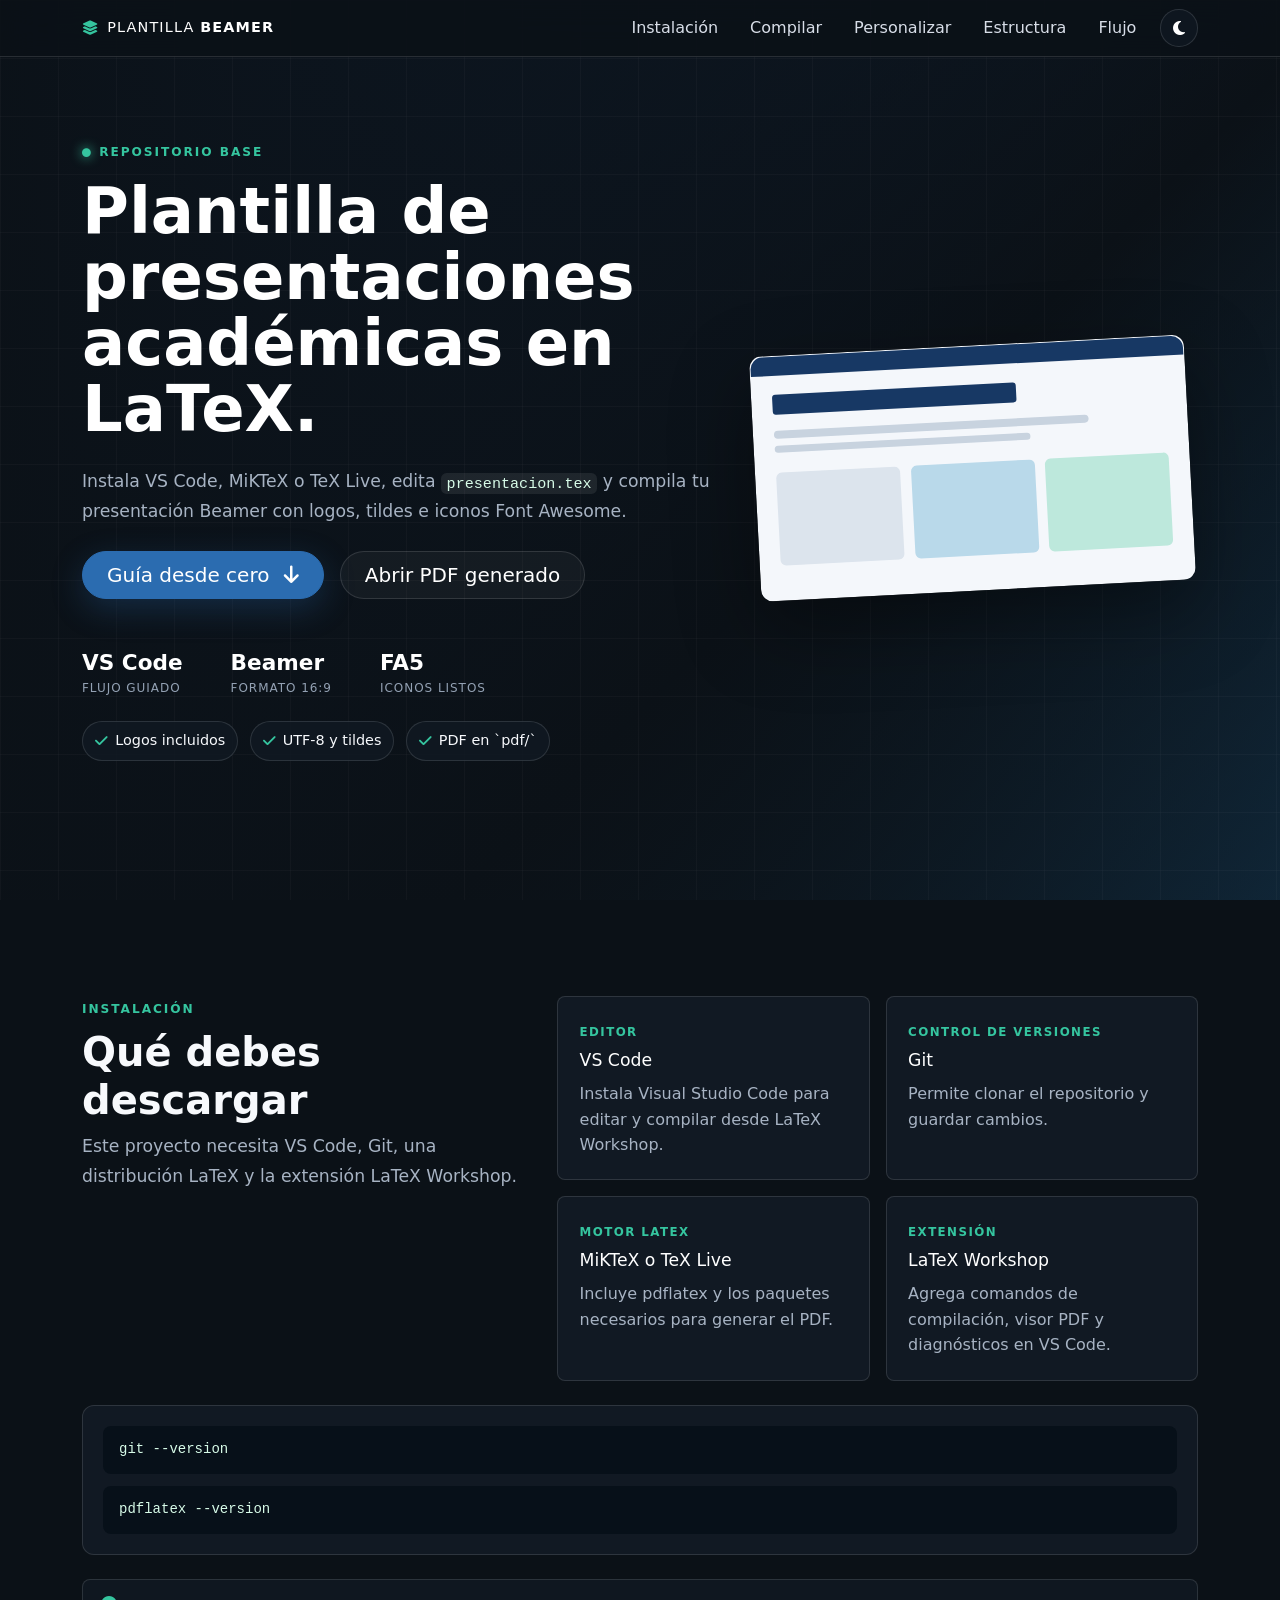
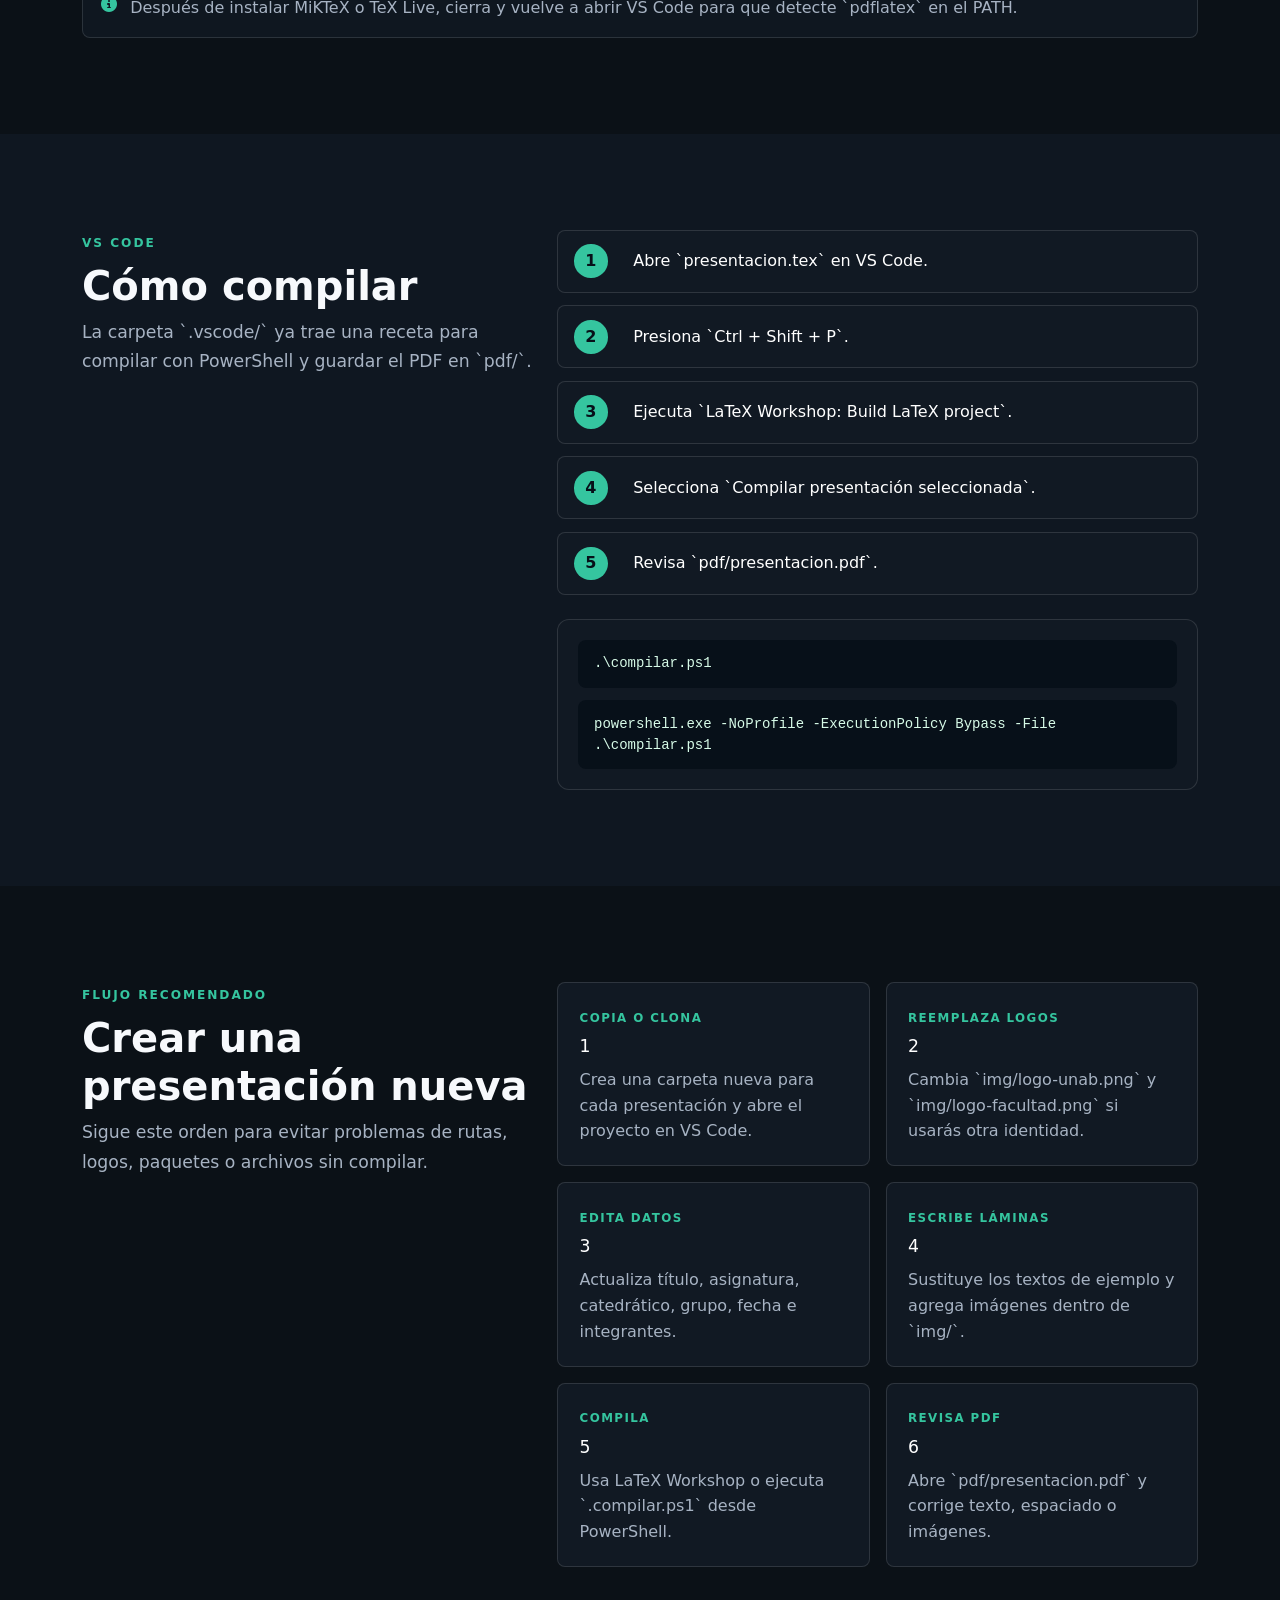
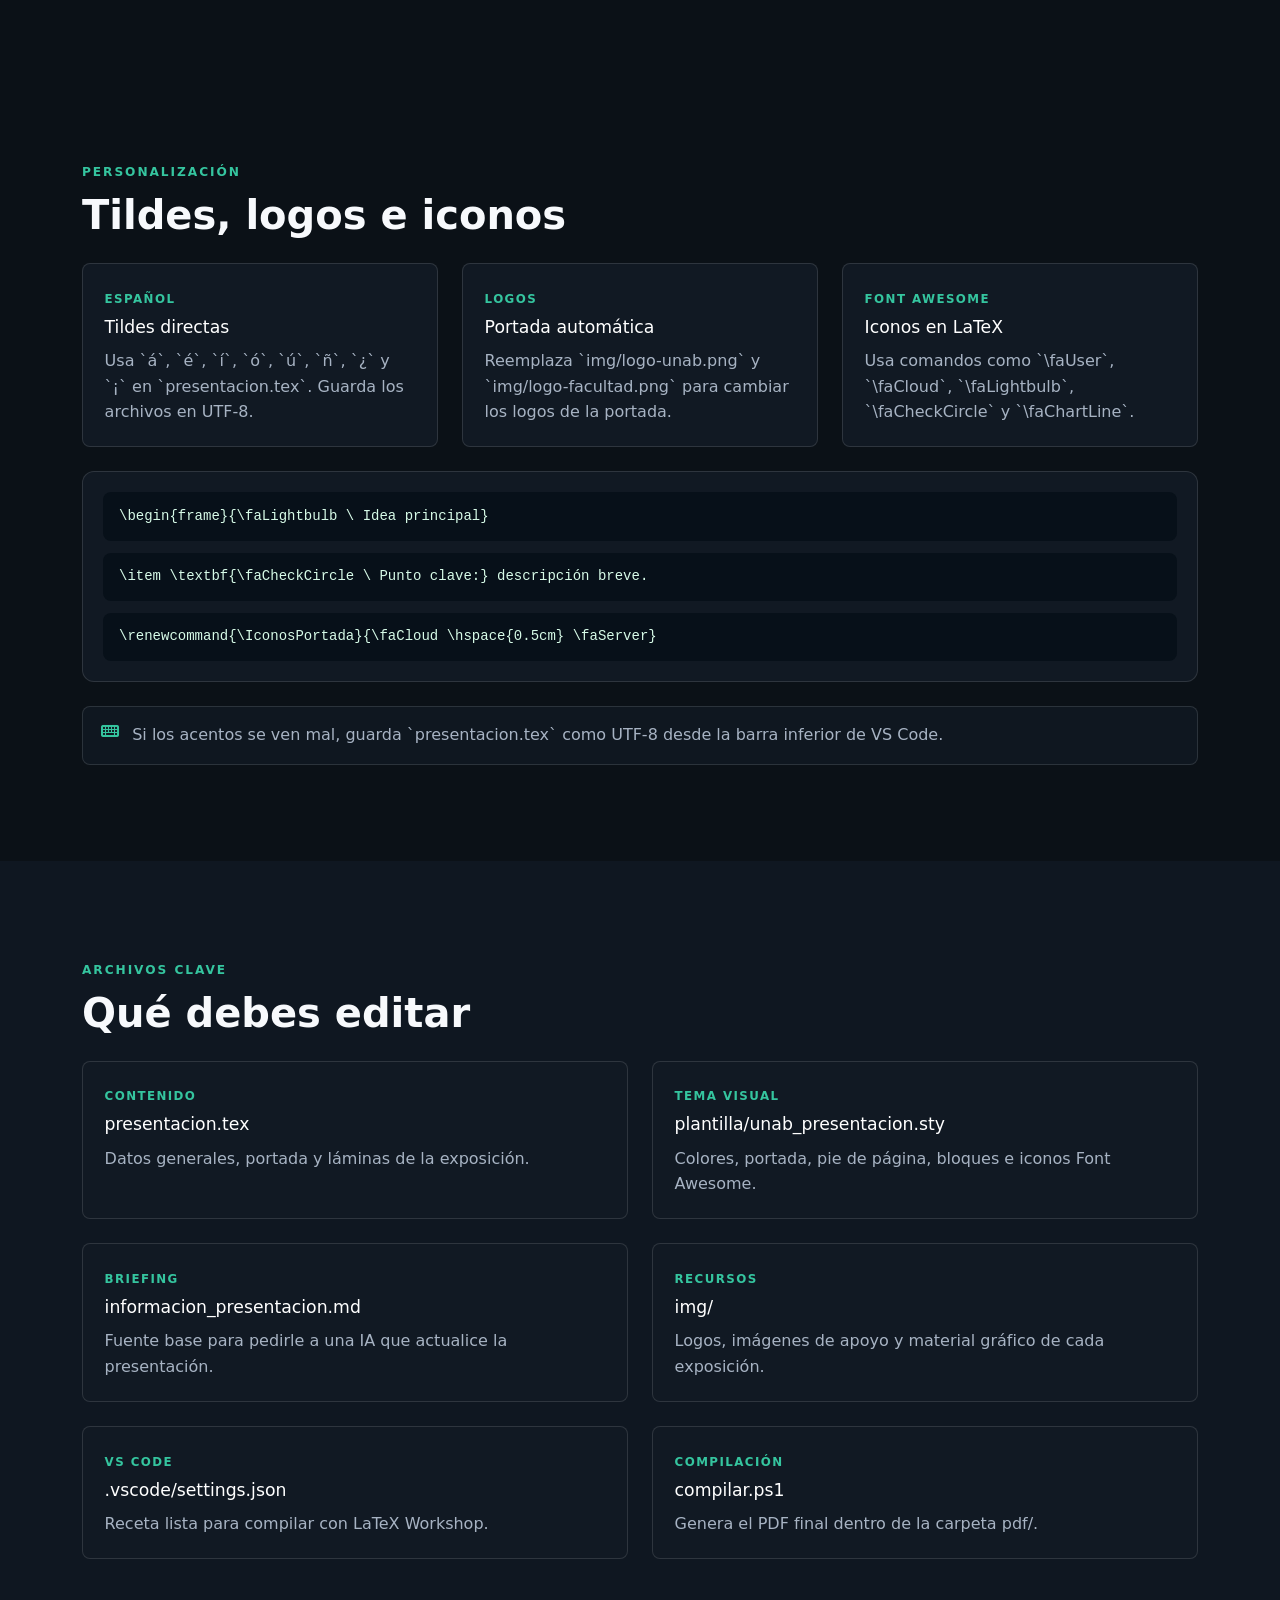
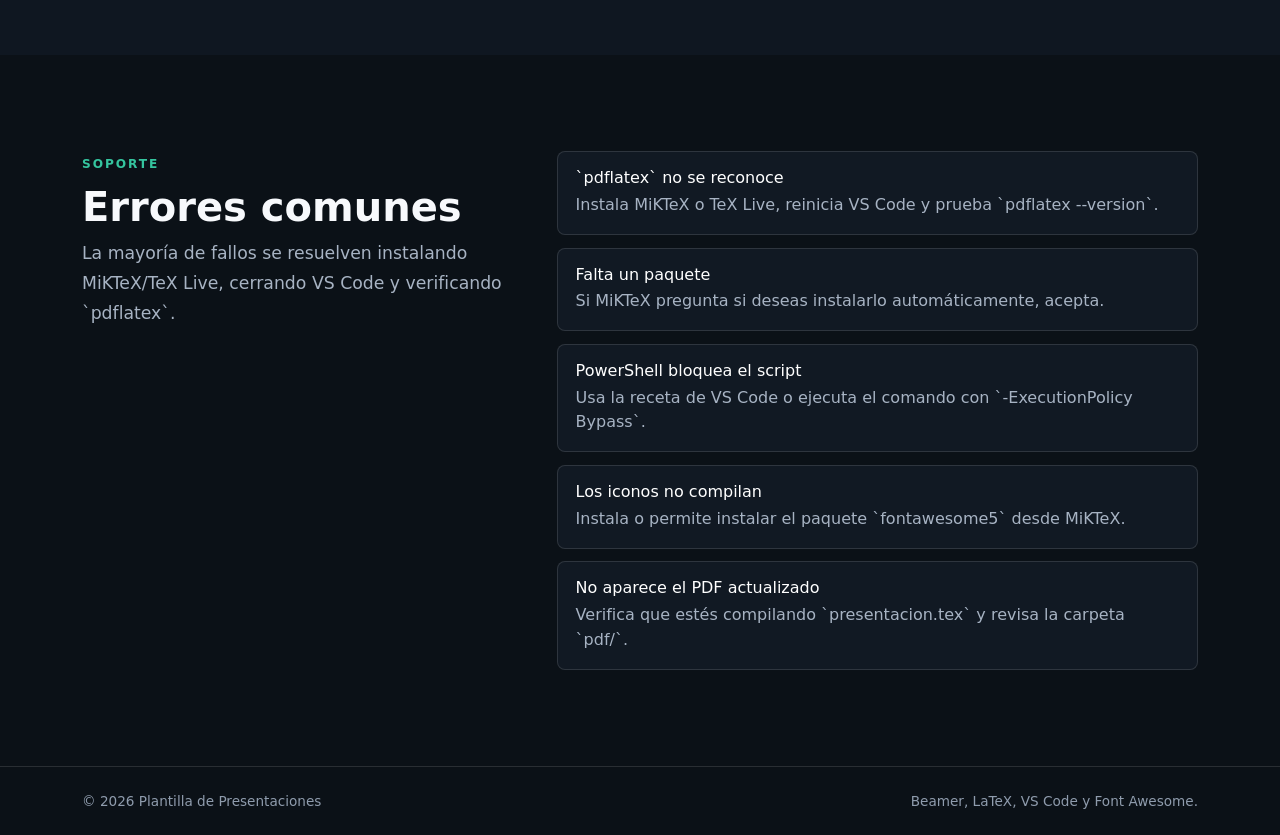
==== index.html @ a43ee470 "first commit" ====
<!doctype html>
<html lang="es" class="dark">
<head>
  <meta charset="utf-8">
  <meta name="viewport" content="width=device-width, initial-scale=1">
  <meta name="description" content="Plantilla reutilizable de presentaciones Beamer en LaTeX.">
  <title>Plantilla de Presentaciones Beamer</title>
  <link rel="preconnect" href="https://cdn.jsdelivr.net">
  <link rel="stylesheet" href="https://cdn.jsdelivr.net/npm/bootstrap@5.3.3/dist/css/bootstrap.min.css">
  <link rel="stylesheet" href="https://cdn.jsdelivr.net/npm/@fortawesome/fontawesome-free@6.7.2/css/all.min.css">
  <link rel="stylesheet" href="web/css/styles.css">
</head>
<body>
  <nav class="navbar navbar-expand-lg fixed-top" data-bs-theme="dark">
    <div class="container">
      <a class="navbar-brand d-flex align-items-center gap-2" href="#inicio">
        <i class="fa-solid fa-layer-group"></i>
        <span>Plantilla <strong>Beamer</strong></span>
      </a>
      <button class="navbar-toggler" type="button" data-bs-toggle="collapse"
              data-bs-target="#mainNav" aria-controls="mainNav"
              aria-expanded="false" aria-label="Abrir navegación">
        <span class="navbar-toggler-icon"></span>
      </button>
      <div class="collapse navbar-collapse" id="mainNav">
        <ul class="navbar-nav ms-auto align-items-lg-center gap-lg-3">
          <li class="nav-item"><a class="nav-link" href="#instalacion">Instalación</a></li>
          <li class="nav-item"><a class="nav-link" href="#compilar">Compilar</a></li>
          <li class="nav-item"><a class="nav-link" href="#personalizar">Personalizar</a></li>
          <li class="nav-item"><a class="nav-link" href="#estructura">Estructura</a></li>
          <li class="nav-item"><a class="nav-link" href="#flujo">Flujo</a></li>
          <li class="nav-item">
            <button id="themeToggle" class="theme-toggle" type="button" aria-label="Cambiar a modo claro" title="Cambiar tema">
              <i class="fa-solid fa-moon"></i>
            </button>
          </li>
        </ul>
      </div>
    </div>
  </nav>

  <main>
    <header id="inicio" class="hero">
      <div class="container">
        <div class="row align-items-center min-vh-100 py-5">
          <div class="col-lg-8 py-5">
            <span class="eyebrow"><i class="fa-solid fa-circle"></i> Repositorio base</span>
            <h1 class="display-3 fw-bold mt-3">Plantilla de presentaciones académicas en LaTeX.</h1>
            <p class="hero-copy mt-4 mb-4">
              Instala VS Code, MiKTeX o TeX Live, edita <code>presentacion.tex</code>
              y compila tu presentación Beamer con logos, tildes e iconos Font Awesome.
            </p>
            <div class="d-flex flex-wrap gap-3">
              <a class="btn btn-primary btn-lg rounded-pill px-4" href="#instalacion">
                Guía desde cero <i class="fa-solid fa-arrow-down ms-2"></i>
              </a>
              <a class="btn btn-ghost btn-lg rounded-pill px-4" href="pdf/presentacion.pdf" target="_blank">
                Abrir PDF generado
              </a>
            </div>
            <div class="hero-stats d-flex flex-wrap gap-4 gap-md-5 mt-5">
              <div><strong>VS Code</strong><span>Flujo guiado</span></div>
              <div><strong>Beamer</strong><span>Formato 16:9</span></div>
              <div><strong>FA5</strong><span>Iconos listos</span></div>
            </div>
            <div class="quick-check mt-4">
              <span><i class="fa-solid fa-check"></i> Logos incluidos</span>
              <span><i class="fa-solid fa-check"></i> UTF-8 y tildes</span>
              <span><i class="fa-solid fa-check"></i> PDF en `pdf/`</span>
            </div>
          </div>
        </div>
      </div>
      <div class="hero-panel" aria-hidden="true">
        <div class="slide-window">
          <div class="slide-bar"></div>
          <div class="slide-title"></div>
          <div class="slide-line w-80"></div>
          <div class="slide-line w-65"></div>
          <div class="slide-grid">
            <span></span><span></span><span></span>
          </div>
        </div>
      </div>
    </header>

    <section id="instalacion" class="section-block py-5">
      <div class="container py-5">
        <div class="row g-4 align-items-start mb-4">
          <div class="col-lg-5">
            <span class="section-kicker">Instalación</span>
            <h2 class="display-6 fw-bold mt-2">Qué debes descargar</h2>
            <p class="section-copy">
              Este proyecto necesita VS Code, Git, una distribución LaTeX y la extensión LaTeX Workshop.
            </p>
          </div>
          <div class="col-lg-7">
            <div id="installGrid" class="row g-3"></div>
          </div>
        </div>
        <div class="code-panel">
          <code>git --version</code>
          <code>pdflatex --version</code>
        </div>
        <div class="note-panel mt-4">
          <i class="fa-solid fa-circle-info"></i>
          <p>Después de instalar MiKTeX o TeX Live, cierra y vuelve a abrir VS Code para que detecte `pdflatex` en el PATH.</p>
        </div>
      </div>
    </section>

    <section id="compilar" class="section-block section-alt py-5">
      <div class="container py-5">
        <div class="row g-4 align-items-start">
          <div class="col-lg-5">
            <span class="section-kicker">VS Code</span>
            <h2 class="display-6 fw-bold mt-2">Cómo compilar</h2>
            <p class="section-copy">
              La carpeta `.vscode/` ya trae una receta para compilar con PowerShell y guardar el PDF en `pdf/`.
            </p>
          </div>
          <div class="col-lg-7">
            <div class="steps-list">
              <div><strong>1</strong><span>Abre `presentacion.tex` en VS Code.</span></div>
              <div><strong>2</strong><span>Presiona `Ctrl + Shift + P`.</span></div>
              <div><strong>3</strong><span>Ejecuta `LaTeX Workshop: Build LaTeX project`.</span></div>
              <div><strong>4</strong><span>Selecciona `Compilar presentación seleccionada`.</span></div>
              <div><strong>5</strong><span>Revisa `pdf/presentacion.pdf`.</span></div>
            </div>
            <div class="code-panel mt-4">
              <code>.\compilar.ps1</code>
              <code>powershell.exe -NoProfile -ExecutionPolicy Bypass -File .\compilar.ps1</code>
            </div>
          </div>
        </div>
      </div>
    </section>

    <section id="flujo" class="section-block py-5">
      <div class="container py-5">
        <div class="row g-4 align-items-start">
          <div class="col-lg-5">
            <span class="section-kicker">Flujo recomendado</span>
            <h2 class="display-6 fw-bold mt-2">Crear una presentación nueva</h2>
            <p class="section-copy">
              Sigue este orden para evitar problemas de rutas, logos, paquetes o archivos sin compilar.
            </p>
          </div>
          <div class="col-lg-7">
            <div id="workflowGrid" class="row g-3"></div>
          </div>
        </div>
      </div>
    </section>

    <section id="personalizar" class="section-block py-5">
      <div class="container py-5">
        <span class="section-kicker">Personalización</span>
        <h2 class="display-6 fw-bold mt-2 mb-4">Tildes, logos e iconos</h2>
        <div class="row g-4">
          <div class="col-lg-4">
            <article class="info-card">
              <span>Español</span>
              <h3>Tildes directas</h3>
              <p>Usa `á`, `é`, `í`, `ó`, `ú`, `ñ`, `¿` y `¡` en `presentacion.tex`. Guarda los archivos en UTF-8.</p>
            </article>
          </div>
          <div class="col-lg-4">
            <article class="info-card">
              <span>Logos</span>
              <h3>Portada automática</h3>
              <p>Reemplaza `img/logo-unab.png` y `img/logo-facultad.png` para cambiar los logos de la portada.</p>
            </article>
          </div>
          <div class="col-lg-4">
            <article class="info-card">
              <span>Font Awesome</span>
              <h3>Iconos en LaTeX</h3>
              <p>Usa comandos como `\faUser`, `\faCloud`, `\faLightbulb`, `\faCheckCircle` y `\faChartLine`.</p>
            </article>
          </div>
        </div>
        <div class="code-panel mt-4">
          <code>\begin{frame}{\faLightbulb \ Idea principal}</code>
          <code>\item \textbf{\faCheckCircle \ Punto clave:} descripción breve.</code>
          <code>\renewcommand{\IconosPortada}{\faCloud \hspace{0.5cm} \faServer}</code>
        </div>
        <div class="note-panel mt-4">
          <i class="fa-solid fa-keyboard"></i>
          <p>Si los acentos se ven mal, guarda `presentacion.tex` como UTF-8 desde la barra inferior de VS Code.</p>
        </div>
      </div>
    </section>

    <section id="estructura" class="section-block section-alt py-5">
      <div class="container py-5">
        <span class="section-kicker">Archivos clave</span>
        <h2 class="display-6 fw-bold mt-2 mb-4">Qué debes editar</h2>
        <div id="fileGrid" class="row g-4"></div>
      </div>
    </section>

    <section id="errores" class="section-block py-5">
      <div class="container py-5">
        <div class="row g-4 align-items-start">
          <div class="col-lg-5">
            <span class="section-kicker">Soporte</span>
            <h2 class="display-6 fw-bold mt-2">Errores comunes</h2>
            <p class="section-copy">
              La mayoría de fallos se resuelven instalando MiKTeX/TeX Live, cerrando VS Code y verificando `pdflatex`.
            </p>
          </div>
          <div class="col-lg-7">
            <div class="trouble-list">
              <article>
                <h3>`pdflatex` no se reconoce</h3>
                <p>Instala MiKTeX o TeX Live, reinicia VS Code y prueba `pdflatex --version`.</p>
              </article>
              <article>
                <h3>Falta un paquete</h3>
                <p>Si MiKTeX pregunta si deseas instalarlo automáticamente, acepta.</p>
              </article>
              <article>
                <h3>PowerShell bloquea el script</h3>
                <p>Usa la receta de VS Code o ejecuta el comando con `-ExecutionPolicy Bypass`.</p>
              </article>
              <article>
                <h3>Los iconos no compilan</h3>
                <p>Instala o permite instalar el paquete `fontawesome5` desde MiKTeX.</p>
              </article>
              <article>
                <h3>No aparece el PDF actualizado</h3>
                <p>Verifica que estés compilando `presentacion.tex` y revisa la carpeta `pdf/`.</p>
              </article>
            </div>
          </div>
        </div>
      </div>
    </section>
  </main>

  <footer class="py-4">
    <div class="container d-flex flex-column flex-md-row justify-content-between gap-2">
      <span>&copy; <span id="currentYear"></span> Plantilla de Presentaciones</span>
      <span>Beamer, LaTeX, VS Code y Font Awesome.</span>
    </div>
  </footer>

  <script src="https://cdn.jsdelivr.net/npm/bootstrap@5.3.3/dist/js/bootstrap.bundle.min.js"></script>
  <script src="web/js/app.js"></script>
</body>
</html>
---- web/css/styles.css ----
:root {
  --ink: #0b1117;
  --panel: #111923;
  --panel-strong: #071019;
  --line: rgba(255, 255, 255, 0.12);
  --muted: #a7b3c3;
  --text: #f7f9fc;
  --heading: #ffffff;
  --blue: #173864;
  --blue-bright: #2b6cb0;
  --mint: #35c59f;
  --paper: #f4f7fb;
  --hero-overlay-a: rgba(11, 17, 23, 0.98);
  --hero-overlay-b: rgba(11, 17, 23, 0.78);
  --hero-overlay-c: rgba(11, 17, 23, 0.55);
  --hero-a: #173864;
  --hero-b: #0b1117;
  --hero-c: #153e5c;
  --section-alt: #0f1721;
  --code-text: #d7fbe8;
  --expo-out: linear(
    0 0%, 0.1684 2.66%, 0.3165 5.49%, 0.446 8.52%,
    0.5581 11.78%, 0.6535 15.29%, 0.7341 19.11%,
    0.8011 23.3%, 0.8557 27.93%, 0.8962 32.68%,
    0.9283 38.01%, 0.9529 44.08%, 0.9711 51.14%,
    0.9833 59.06%, 0.9915 68.74%, 1 100%
  );
}

:root.light {
  --ink: #f5f8fc;
  --panel: #ffffff;
  --panel-strong: #eaf0f7;
  --line: rgba(23, 56, 100, 0.16);
  --muted: #526071;
  --text: #162231;
  --heading: #0b1117;
  --blue: #173864;
  --blue-bright: #2866a8;
  --mint: #0f9f7a;
  --paper: #ffffff;
  --hero-overlay-a: rgba(245, 248, 252, 0.96);
  --hero-overlay-b: rgba(245, 248, 252, 0.76);
  --hero-overlay-c: rgba(245, 248, 252, 0.42);
  --hero-a: #dcecff;
  --hero-b: #f5f8fc;
  --hero-c: #d9f6ee;
  --section-alt: #eaf0f7;
  --code-text: #164f3f;
}

html { scroll-behavior: smooth; }

body {
  color: var(--text);
  background: var(--ink);
  font-family: Inter, "Segoe UI", system-ui, sans-serif;
  overflow-x: hidden;
}

::view-transition-group(root) {
  animation-duration: 0.7s;
  animation-timing-function: var(--expo-out);
}

::view-transition-new(root) {
  animation-name: reveal-theme;
  animation-fill-mode: both;
}

::view-transition-old(root),
.dark::view-transition-old(root) {
  animation: none;
  animation-fill-mode: both;
  z-index: -1;
}

@keyframes reveal-theme {
  from {
    clip-path: circle(0% at calc(100% - 5.5rem) 2rem);
  }
  to {
    clip-path: circle(150% at calc(100% - 5.5rem) 2rem);
  }
}

.navbar {
  background: color-mix(in srgb, var(--ink) 84%, transparent);
  border-bottom: 1px solid var(--line);
  backdrop-filter: blur(18px);
}

.navbar-brand {
  font-size: 0.9rem;
  letter-spacing: 0.08em;
  text-transform: uppercase;
}

.navbar-brand i { color: var(--mint); }
.navbar-toggler { border-color: var(--line); }
.navbar-toggler:focus { box-shadow: 0 0 0 0.2rem rgba(43, 108, 176, 0.22); }
.nav-link { color: #d8dee8; }
.light .nav-link { color: #425166; }
.nav-link:hover { color: #fff; }
.light .nav-link:hover { color: var(--blue); }

.theme-toggle {
  display: grid;
  place-items: center;
  width: 2.35rem;
  height: 2.35rem;
  color: var(--heading);
  border: 1px solid var(--line);
  border-radius: 50%;
  background: color-mix(in srgb, var(--panel) 80%, transparent);
}

.theme-toggle:hover {
  color: var(--mint);
  border-color: color-mix(in srgb, var(--mint) 60%, transparent);
}

.hero {
  position: relative;
  min-height: 100vh;
  overflow: hidden;
  background:
    linear-gradient(90deg, var(--hero-overlay-a) 0%, var(--hero-overlay-b) 58%, var(--hero-overlay-c) 100%),
    linear-gradient(135deg, var(--hero-a) 0%, var(--hero-b) 62%, var(--hero-c) 100%);
}

.hero::before {
  position: absolute;
  inset: 0;
  content: "";
  opacity: 0.13;
  background-image:
    linear-gradient(rgba(255, 255, 255, 0.22) 1px, transparent 1px),
    linear-gradient(90deg, rgba(255, 255, 255, 0.22) 1px, transparent 1px);
  background-size: 58px 58px;
}

.hero .container { position: relative; z-index: 2; }

.eyebrow, .section-kicker {
  color: var(--mint);
  font-size: 0.76rem;
  font-weight: 700;
  letter-spacing: 0.16em;
  text-transform: uppercase;
}

.eyebrow i {
  color: var(--mint);
  font-size: 0.55rem;
  filter: drop-shadow(0 0 6px var(--mint));
}

.hero h1 {
  max-width: 820px;
  line-height: 1.03;
  color: var(--heading);
}

.hero-copy, .section-copy {
  max-width: 680px;
  color: var(--muted);
  font-size: 1.08rem;
  line-height: 1.72;
}

.hero-copy code {
  color: #d7fbe8;
  background: rgba(255, 255, 255, 0.08);
  border-radius: 0.35rem;
  padding: 0.1rem 0.35rem;
}

.btn-primary {
  --bs-btn-bg: var(--blue-bright);
  --bs-btn-border-color: var(--blue-bright);
  --bs-btn-hover-bg: #3b82c4;
  --bs-btn-hover-border-color: #3b82c4;
  box-shadow: 0 10px 32px rgba(43, 108, 176, 0.28);
}

.btn-ghost {
  color: var(--heading);
  border: 1px solid var(--line);
  background: rgba(255, 255, 255, 0.04);
}

.btn-ghost:hover {
  color: var(--heading);
  border-color: rgba(255, 255, 255, 0.3);
  background: rgba(255, 255, 255, 0.1);
}

.hero-stats strong,
.hero-stats span {
  display: block;
}

.hero-stats strong {
  color: var(--heading);
  font-size: 1.35rem;
}

.hero-stats span {
  color: #93a1b3;
  font-size: 0.75rem;
  letter-spacing: 0.08em;
  text-transform: uppercase;
}

.hero-panel {
  position: absolute;
  top: 52%;
  right: 7%;
  width: min(34vw, 460px);
  transform: translateY(-50%) rotate(-3deg);
  z-index: 1;
}

.slide-window {
  aspect-ratio: 16 / 9;
  padding: 1.25rem;
  border: 1px solid rgba(255, 255, 255, 0.18);
  border-radius: 0.75rem;
  background: var(--paper);
  box-shadow: 0 28px 80px rgba(0, 0, 0, 0.38);
}

.slide-bar {
  height: 1.2rem;
  margin: -1.25rem -1.25rem 1.2rem;
  border-radius: 0.75rem 0.75rem 0 0;
  background: var(--blue);
}

.slide-title {
  width: 62%;
  height: 1.25rem;
  margin-bottom: 1rem;
  border-radius: 0.2rem;
  background: var(--blue);
}

.slide-line {
  height: 0.45rem;
  margin-bottom: 0.45rem;
  border-radius: 999px;
  background: #c8d3df;
}

.w-80 { width: 80%; }
.w-65 { width: 65%; }

.slide-grid {
  display: grid;
  grid-template-columns: repeat(3, 1fr);
  gap: 0.65rem;
  margin-top: 1.25rem;
}

.slide-grid span {
  aspect-ratio: 4 / 3;
  border-radius: 0.35rem;
  background: #dce4ed;
}

.slide-grid span:nth-child(2) { background: #b9d9ea; }
.slide-grid span:nth-child(3) { background: #bde8dc; }

.section-block { background: var(--ink); }
.section-alt { background: #0f1721; }
.section-alt { background: var(--section-alt); }

.code-panel {
  display: grid;
  gap: 0.75rem;
  padding: 1.25rem;
  border: 1px solid var(--line);
  border-radius: 0.75rem;
  background: var(--panel);
}

.code-panel code {
  display: block;
  padding: 0.85rem 1rem;
  color: var(--code-text);
  border-radius: 0.5rem;
  background: var(--panel-strong);
  overflow-x: auto;
}

.info-card {
  height: 100%;
  padding: 1.35rem;
  border: 1px solid var(--line);
  border-radius: 0.5rem;
  background: var(--panel);
}

.info-card span {
  color: var(--mint);
  font-size: 0.74rem;
  font-weight: 700;
  letter-spacing: 0.12em;
  text-transform: uppercase;
}

.info-card h3 {
  margin: 0.45rem 0 0.65rem;
  color: var(--heading);
  font-size: 1.08rem;
}

.info-card p {
  margin: 0;
  color: var(--muted);
  line-height: 1.6;
}

.steps-list,
.trouble-list {
  display: grid;
  gap: 0.8rem;
}

.steps-list div,
.trouble-list article {
  border: 1px solid var(--line);
  border-radius: 0.5rem;
  background: var(--panel);
}

.steps-list div {
  display: grid;
  grid-template-columns: 2.8rem 1fr;
  align-items: center;
  gap: 0.9rem;
  padding: 0.85rem 1rem;
}

.steps-list strong {
  display: grid;
  place-items: center;
  width: 2.1rem;
  height: 2.1rem;
  color: #071019;
  border-radius: 50%;
  background: var(--mint);
}

.steps-list span {
  color: var(--heading);
  line-height: 1.5;
}

.trouble-list article {
  padding: 1rem 1.1rem;
}

.trouble-list h3 {
  margin: 0 0 0.35rem;
  color: var(--heading);
  font-size: 1rem;
}

.quick-check {
  display: flex;
  flex-wrap: wrap;
  gap: 0.7rem;
}

.quick-check span,
.note-panel {
  color: var(--text);
  border: 1px solid var(--line);
  background: color-mix(in srgb, var(--panel) 82%, transparent);
}

.quick-check span {
  display: inline-flex;
  align-items: center;
  gap: 0.45rem;
  padding: 0.5rem 0.75rem;
  border-radius: 999px;
  font-size: 0.9rem;
}

.quick-check i,
.note-panel i {
  color: var(--mint);
}

.note-panel {
  display: flex;
  align-items: flex-start;
  gap: 0.85rem;
  padding: 1rem 1.1rem;
  border-radius: 0.5rem;
}

.note-panel p {
  margin: 0;
  color: var(--muted);
  line-height: 1.55;
}

.trouble-list p {
  margin: 0;
  color: var(--muted);
  line-height: 1.55;
}

footer {
  color: #8f9cad;
  border-top: 1px solid var(--line);
  font-size: 0.85rem;
}

@media (max-width: 991.98px) {
  .navbar-collapse { padding: 1rem 0 0.5rem; }
  .navbar-nav { align-items: stretch !important; }
  .navbar-nav .btn { width: 100%; margin-top: 0.35rem; }
  .hero-panel { right: -180px; opacity: 0.32; width: 520px; }
}

@media (max-width: 575.98px) {
  .hero .container,
  .section-block .container {
    padding-right: 1.1rem;
    padding-left: 1.1rem;
  }

  .hero-panel { display: none; }

  .hero h1 {
    font-size: 2.65rem;
    line-height: 1.08;
  }

  .hero-copy,
  .section-copy {
    font-size: 1rem;
    line-height: 1.65;
  }

  .hero .btn-lg {
    width: 100%;
    padding: 0.8rem 1.1rem;
    font-size: 1rem;
  }

  .hero-stats {
    display: grid !important;
    grid-template-columns: repeat(2, 1fr);
  }

  .hero-stats div:last-child { grid-column: 1 / -1; }
  .display-6 { font-size: 2rem; }
}

@media (prefers-reduced-motion: reduce) {
  html { scroll-behavior: auto; }
}
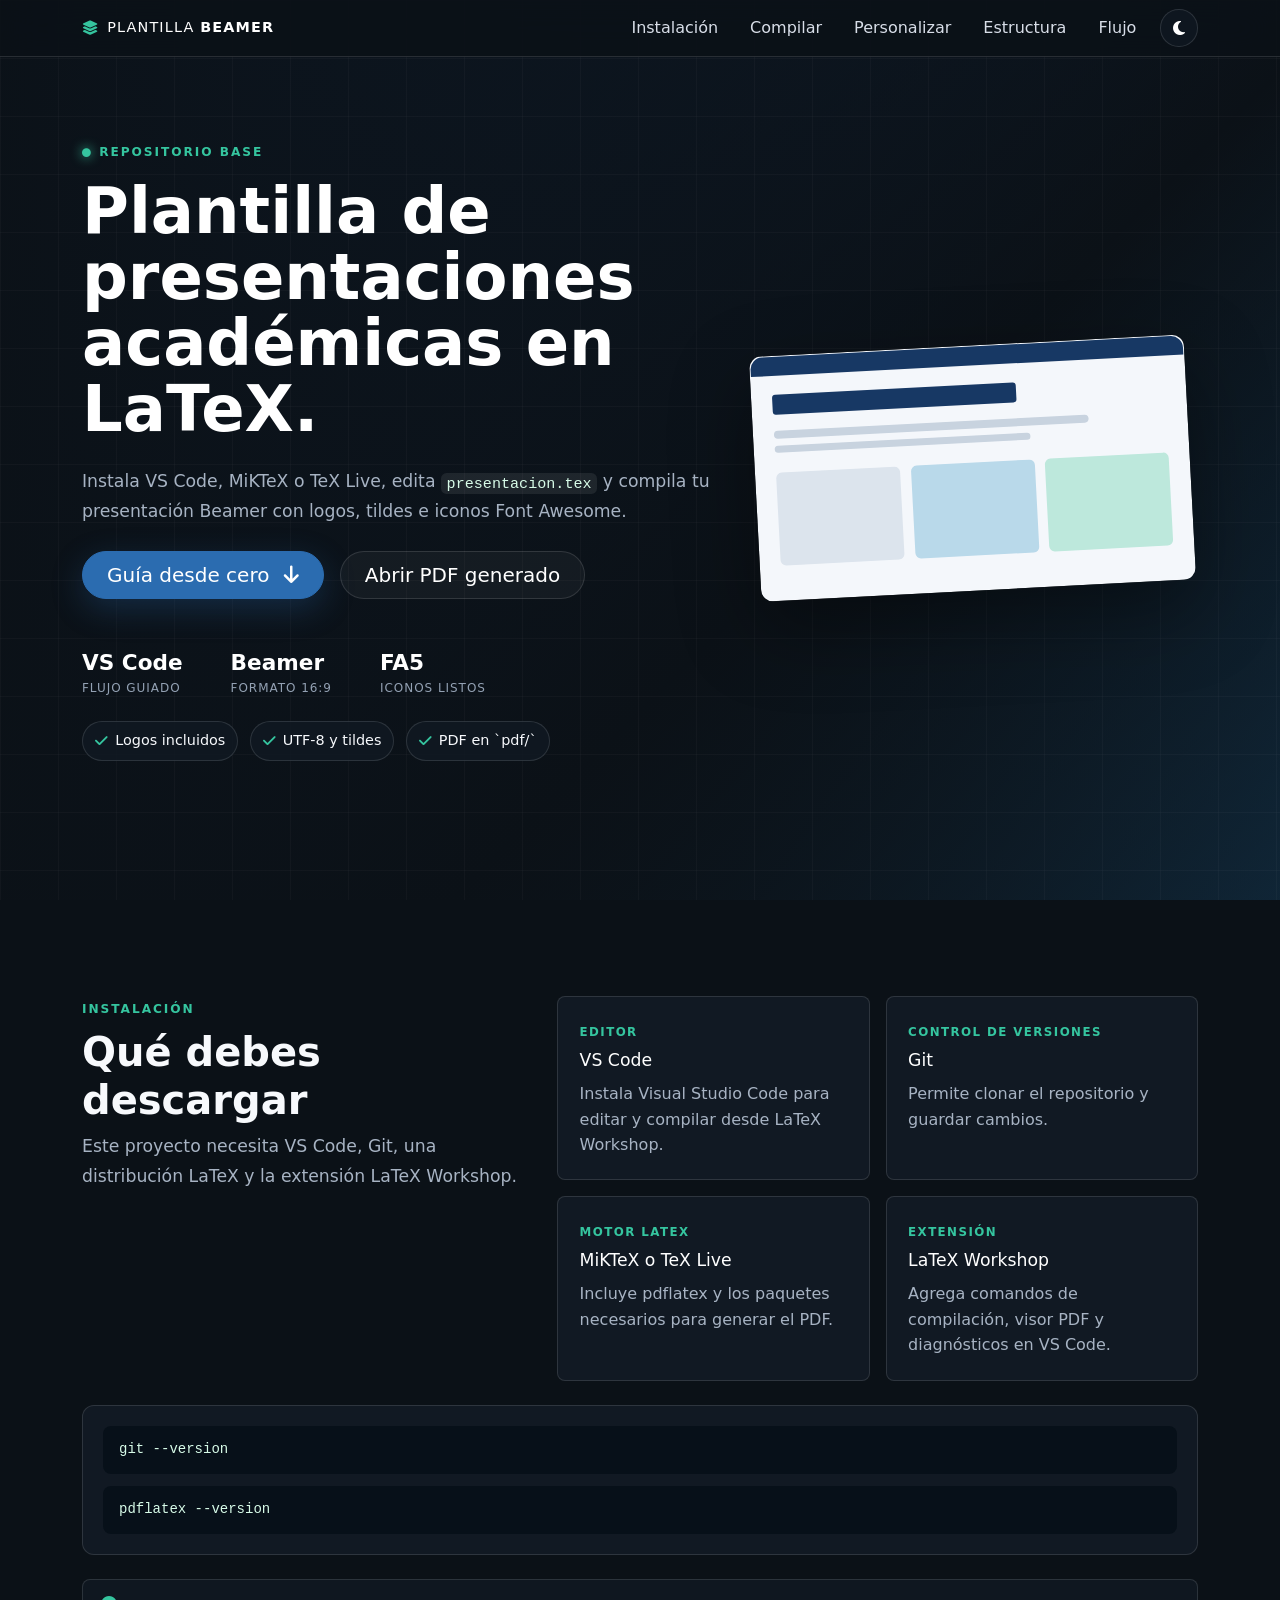
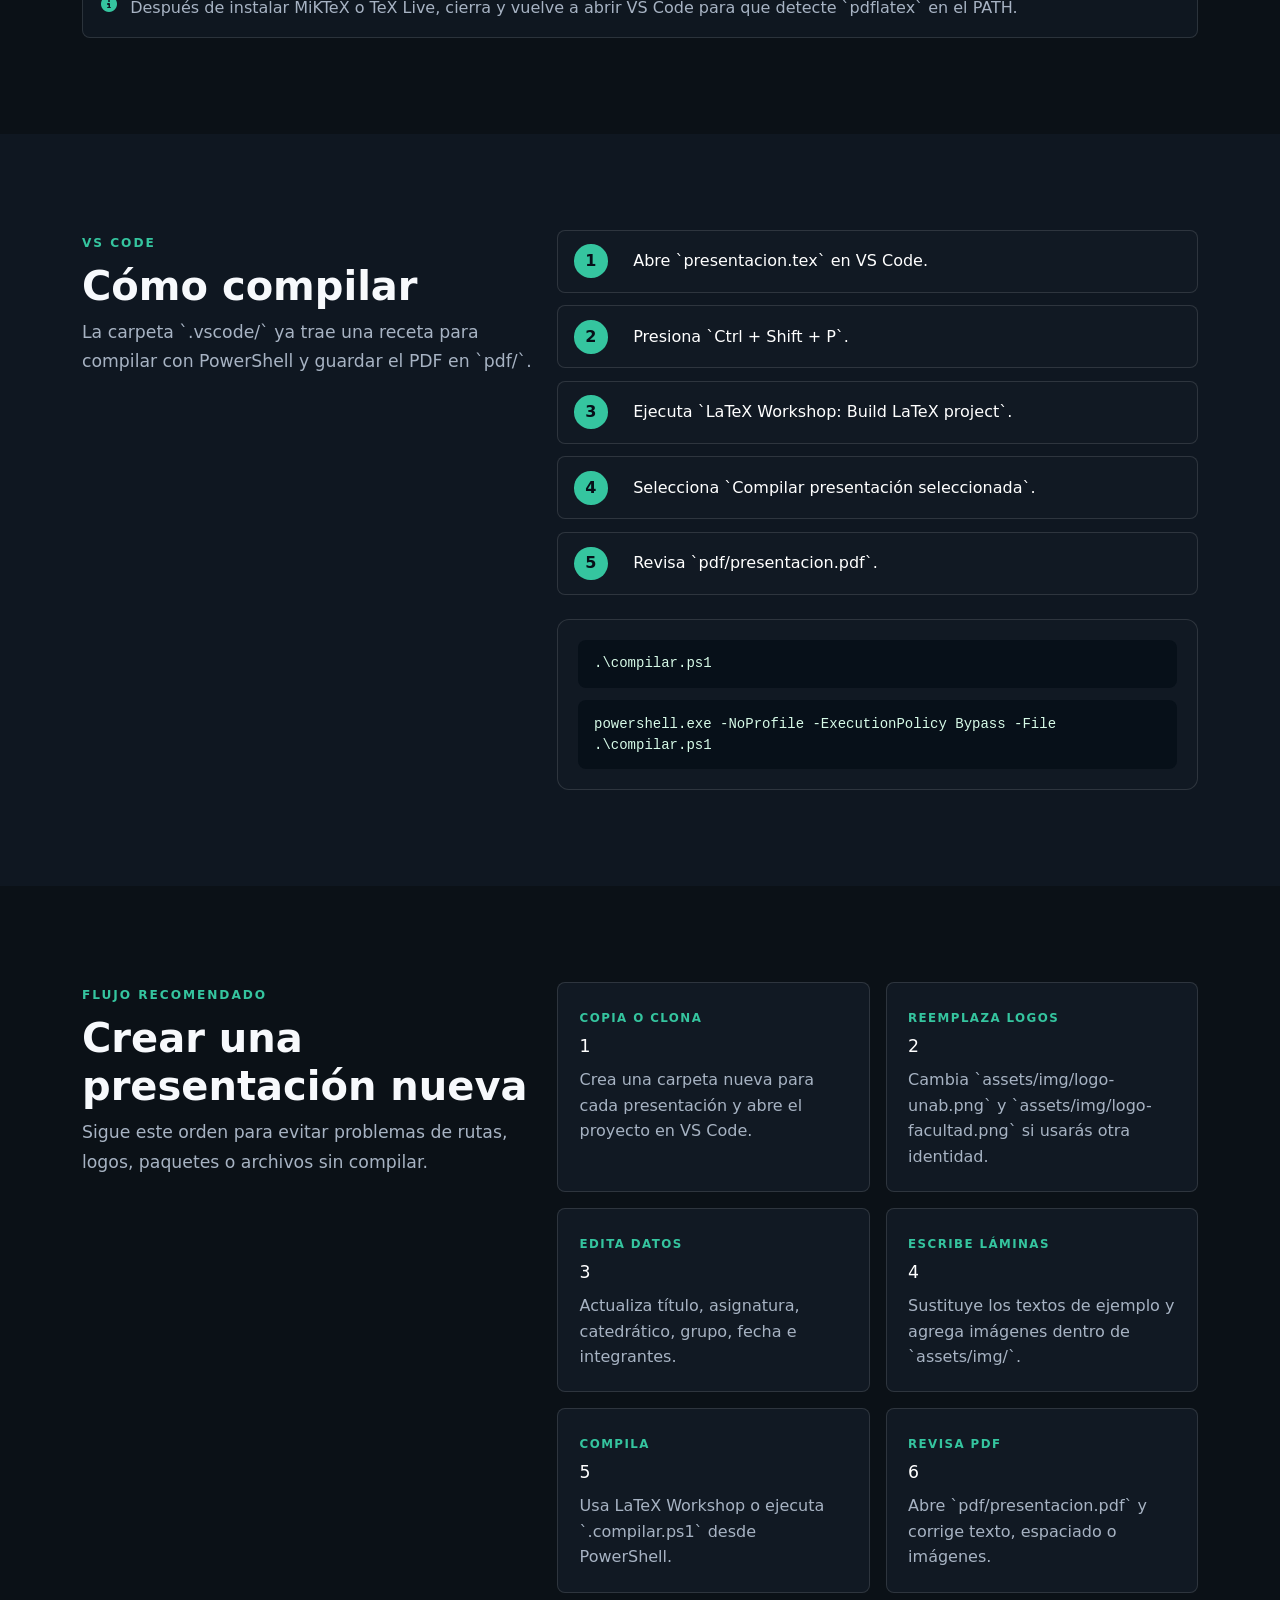
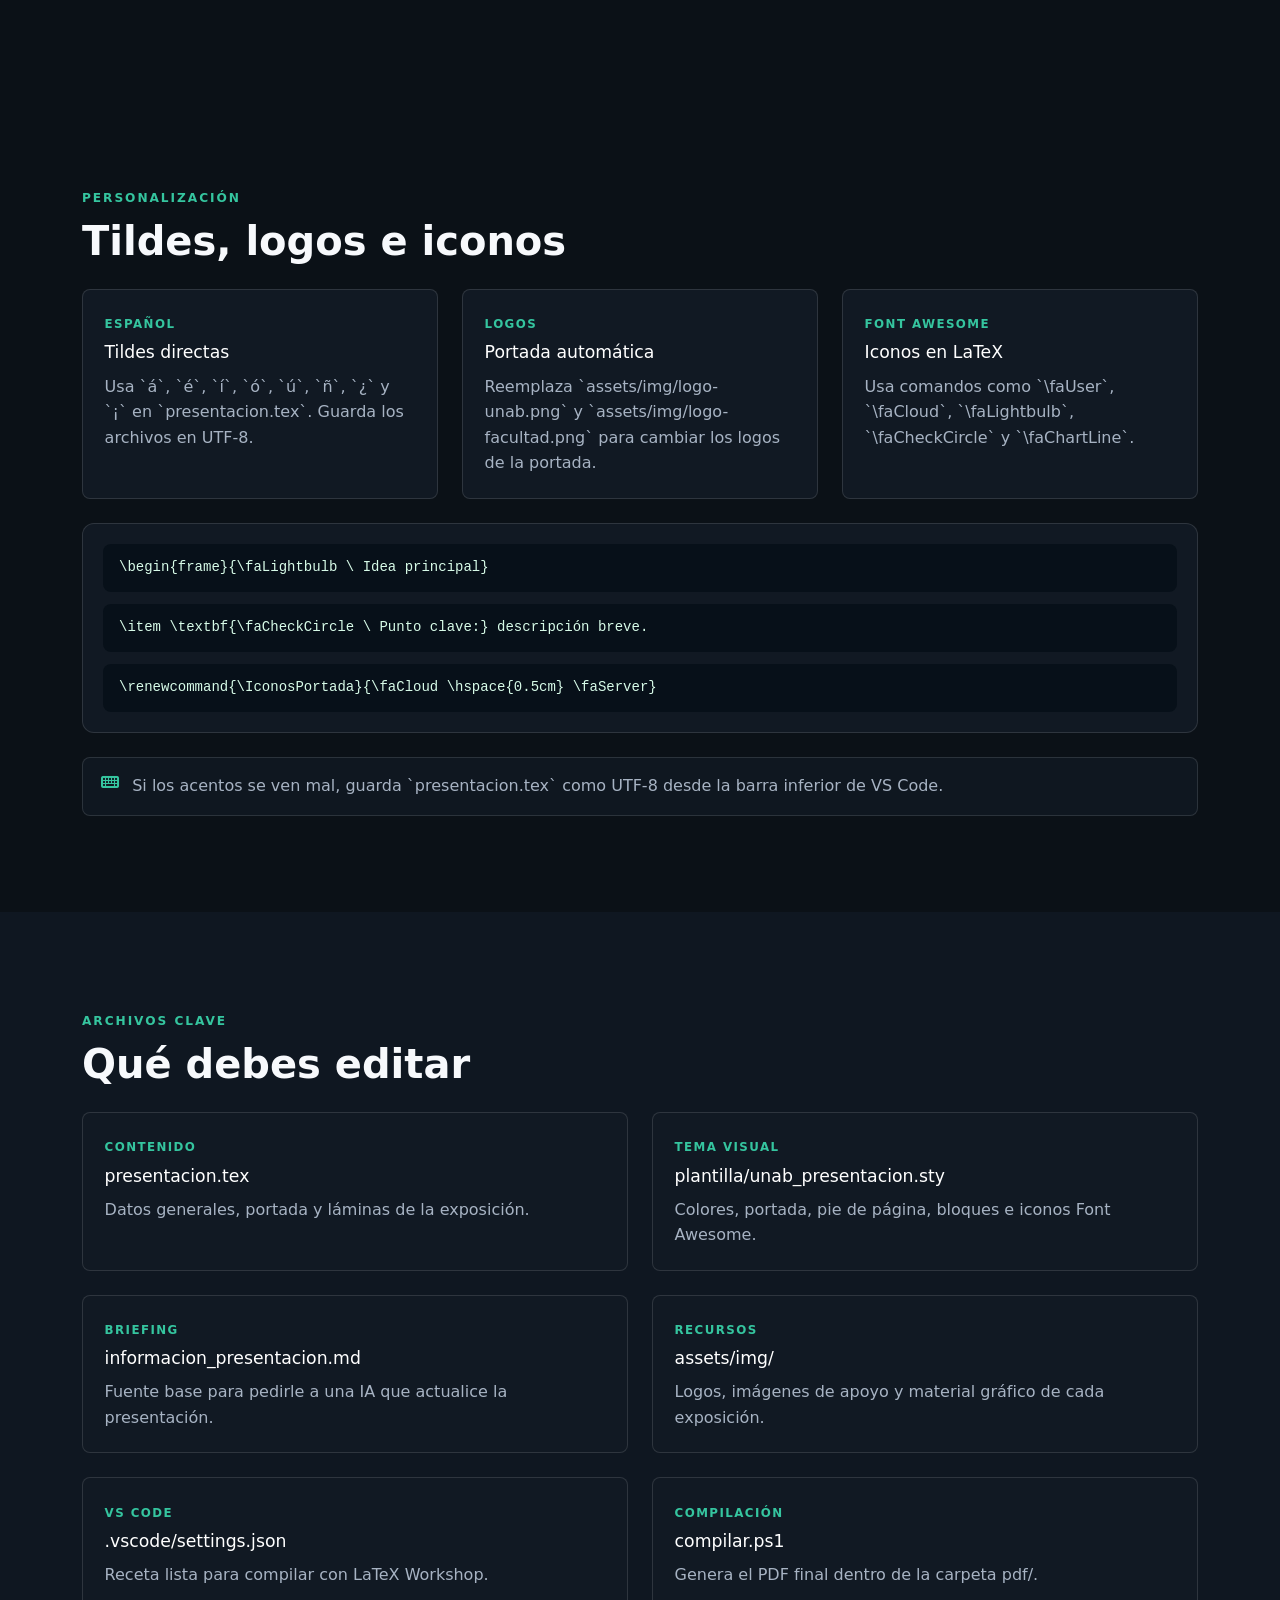
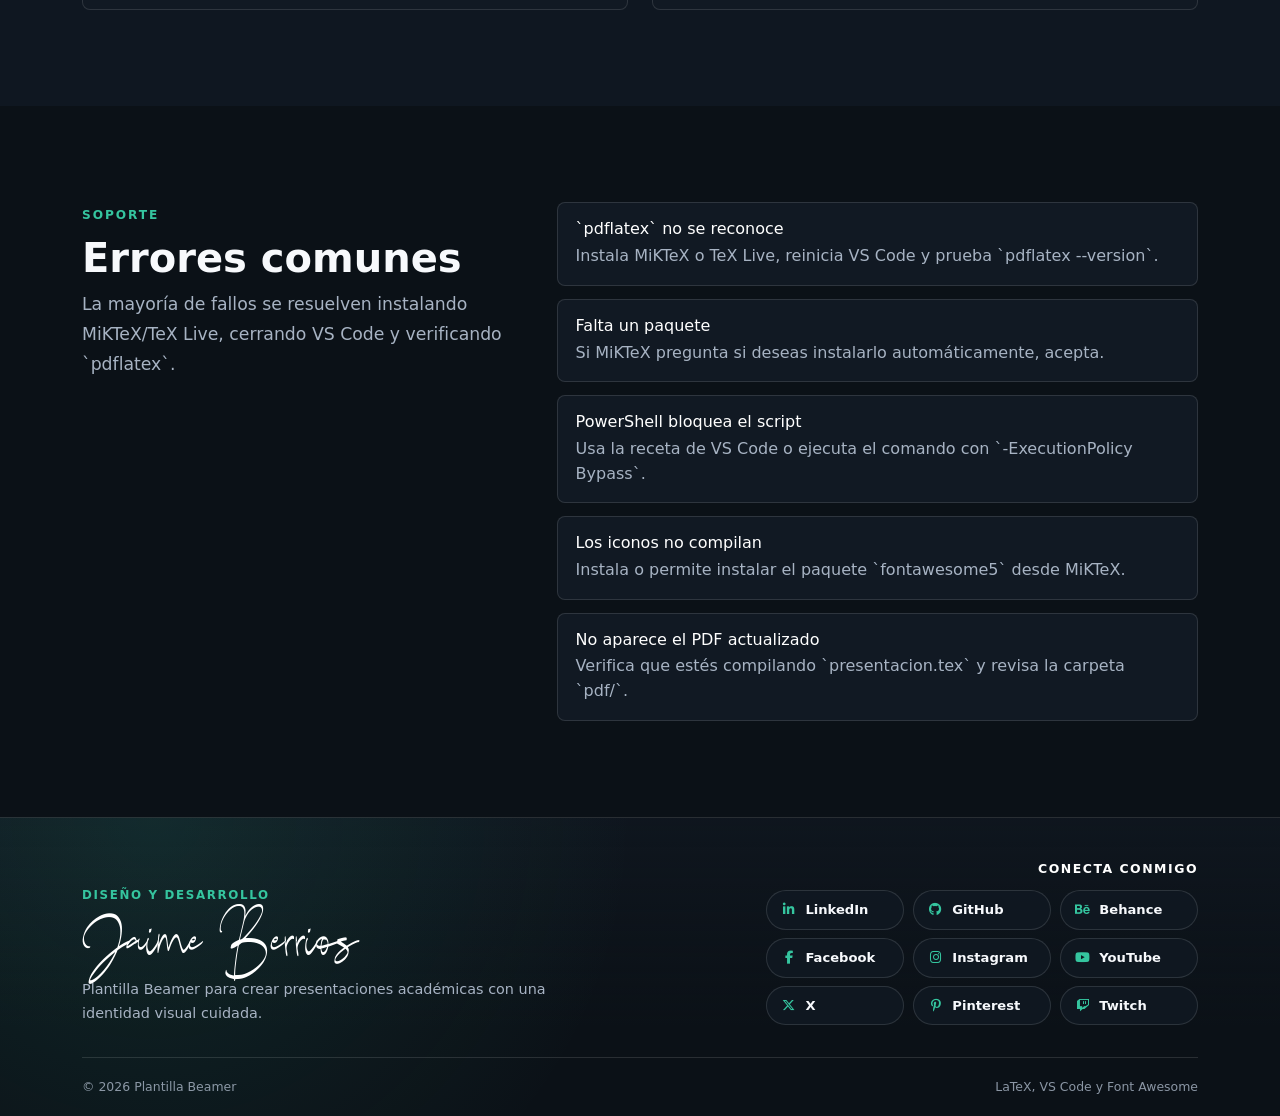
==== commit 0028bc25: "Ajuste en footer (firma)" ====
--- a/index.html
+++ b/index.html
@@ -169,7 +169,7 @@
             <article class="info-card">
               <span>Logos</span>
               <h3>Portada automática</h3>
-              <p>Reemplaza `img/logo-unab.png` y `img/logo-facultad.png` para cambiar los logos de la portada.</p>
+              <p>Reemplaza `assets/img/logo-unab.png` y `assets/img/logo-facultad.png` para cambiar los logos de la portada.</p>
             </article>
           </div>
           <div class="col-lg-4">
@@ -239,10 +239,58 @@
     </section>
   </main>
 
-  <footer class="py-4">
-    <div class="container d-flex flex-column flex-md-row justify-content-between gap-2">
-      <span>&copy; <span id="currentYear"></span> Plantilla de Presentaciones</span>
-      <span>Beamer, LaTeX, VS Code y Font Awesome.</span>
+  <footer class="site-footer">
+    <div class="container footer-inner">
+      <div class="footer-signature">
+        <span class="footer-kicker">Diseño y desarrollo</span>
+        <a class="signature-name" href="https://www.linkedin.com/in/jaimeberrios08/" target="_blank" rel="noopener noreferrer">Jaime Berrios</a>
+        <p>Plantilla Beamer para crear presentaciones académicas con una identidad visual cuidada.</p>
+      </div>
+      <div class="footer-connect">
+        <span class="connect-label">Conecta conmigo</span>
+        <nav class="social-links" aria-label="Redes sociales de Jaime Berrios">
+          <a href="https://www.linkedin.com/in/jaimeberrios08/" target="_blank" rel="noopener noreferrer" aria-label="LinkedIn" title="LinkedIn">
+            <i class="fa-brands fa-linkedin-in"></i>
+            <span>LinkedIn</span>
+          </a>
+          <a href="https://github.com/JaimeBerrios" target="_blank" rel="noopener noreferrer" aria-label="GitHub" title="GitHub">
+            <i class="fa-brands fa-github"></i>
+            <span>GitHub</span>
+          </a>
+          <a href="https://www.behance.net/jaimeberrios" target="_blank" rel="noopener noreferrer" aria-label="Behance" title="Behance">
+            <i class="fa-brands fa-behance"></i>
+            <span>Behance</span>
+          </a>
+          <a href="https://www.facebook.com/JaimeBerrios08/" target="_blank" rel="noopener noreferrer" aria-label="Facebook" title="Facebook">
+            <i class="fa-brands fa-facebook-f"></i>
+            <span>Facebook</span>
+          </a>
+          <a href="https://www.instagram.com/jaimeberrios08/" target="_blank" rel="noopener noreferrer" aria-label="Instagram" title="Instagram">
+            <i class="fa-brands fa-instagram"></i>
+            <span>Instagram</span>
+          </a>
+          <a href="https://www.youtube.com/@jaimeberrios08/" target="_blank" rel="noopener noreferrer" aria-label="YouTube" title="YouTube">
+            <i class="fa-brands fa-youtube"></i>
+            <span>YouTube</span>
+          </a>
+          <a href="https://x.com/JaimeBerrios08" target="_blank" rel="noopener noreferrer" aria-label="X / Twitter" title="X / Twitter">
+            <i class="fa-brands fa-x-twitter"></i>
+            <span>X</span>
+          </a>
+          <a href="https://www.pinterest.com/JaimeBerrios08/" target="_blank" rel="noopener noreferrer" aria-label="Pinterest" title="Pinterest">
+            <i class="fa-brands fa-pinterest-p"></i>
+            <span>Pinterest</span>
+          </a>
+          <a href="https://www.twitch.tv/jaimeberrios08" target="_blank" rel="noopener noreferrer" aria-label="Twitch" title="Twitch">
+            <i class="fa-brands fa-twitch"></i>
+            <span>Twitch</span>
+          </a>
+        </nav>
+      </div>
+      <div class="footer-bottom">
+        <span>&copy; <span id="currentYear"></span> Plantilla Beamer</span>
+        <span>LaTeX, VS Code y Font Awesome</span>
+      </div>
     </div>
   </footer>
 
--- a/web/css/styles.css
+++ b/web/css/styles.css
@@ -1,3 +1,9 @@
+@font-face {
+  font-family: "Lerased Signature";
+  src: url("../../assets/fonts/lerased-casual-signature-2026-04-07-06-12-09-utc/Lerased%20Signature.ttf") format("truetype");
+  font-display: swap;
+}
+
 :root {
   --ink: #0b1117;
   --panel: #111923;
@@ -415,10 +421,144 @@
   line-height: 1.55;
 }
 
-footer {
-  color: #8f9cad;
+.site-footer {
+  position: relative;
+  color: var(--muted);
   border-top: 1px solid var(--line);
-  font-size: 0.85rem;
+  background:
+    radial-gradient(circle at 12% 0%, color-mix(in srgb, var(--mint) 12%, transparent), transparent 30rem),
+    linear-gradient(180deg, color-mix(in srgb, var(--panel) 58%, transparent), transparent 70%),
+    var(--ink);
+  font-size: 0.9rem;
+  overflow: hidden;
+}
+
+.site-footer::before {
+  position: absolute;
+  top: -1px;
+  left: 50%;
+  width: min(72rem, calc(100% - 2rem));
+  height: 1px;
+  content: "";
+  transform: translateX(-50%);
+  background: linear-gradient(90deg, transparent, color-mix(in srgb, var(--mint) 64%, transparent), transparent);
+}
+
+.footer-inner {
+  display: grid;
+  grid-template-columns: minmax(18rem, 0.9fr) minmax(20rem, 1.1fr);
+  align-items: end;
+  gap: 2rem 3rem;
+  padding-top: 2.6rem;
+  padding-bottom: 1.2rem;
+}
+
+.footer-signature,
+.footer-connect,
+.footer-bottom {
+  min-width: 0;
+}
+
+.footer-signature {
+  display: grid;
+  gap: 0.5rem;
+}
+
+.footer-kicker {
+  color: var(--mint);
+  font-size: 0.74rem;
+  font-weight: 800;
+  letter-spacing: 0.14em;
+  text-transform: uppercase;
+}
+
+.signature-name {
+  width: fit-content;
+  font-family: "Lerased Signature", cursive;
+  color: var(--heading);
+  font-size: clamp(2.6rem, 5vw, 4.35rem);
+  line-height: 0.9;
+  text-decoration: none;
+  white-space: nowrap;
+}
+
+.signature-name:hover {
+  color: var(--mint);
+}
+
+.footer-signature p {
+  max-width: 33rem;
+  margin: 0;
+  color: var(--muted);
+  line-height: 1.65;
+}
+
+.footer-connect {
+  display: grid;
+  gap: 0.75rem;
+  justify-items: end;
+}
+
+.connect-label {
+  color: var(--heading);
+  font-size: 0.78rem;
+  font-weight: 800;
+  letter-spacing: 0.12em;
+  text-transform: uppercase;
+}
+
+.social-links {
+  display: grid;
+  grid-template-columns: repeat(3, minmax(7.4rem, 1fr));
+  gap: 0.55rem;
+  width: min(100%, 27rem);
+}
+
+.social-links a {
+  display: inline-flex;
+  align-items: center;
+  justify-content: flex-start;
+  gap: 0.55rem;
+  min-height: 2.45rem;
+  padding: 0 0.85rem;
+  color: var(--text);
+  border: 1px solid var(--line);
+  border-radius: 999px;
+  background: color-mix(in srgb, var(--panel) 82%, transparent);
+  font-size: 0.82rem;
+  font-weight: 700;
+  text-decoration: none;
+  transition: color 0.18s ease, border-color 0.18s ease, transform 0.18s ease, background 0.18s ease;
+}
+
+.social-links i {
+  width: 1rem;
+  color: var(--mint);
+  text-align: center;
+}
+
+.social-links a:hover {
+  color: var(--heading);
+  border-color: color-mix(in srgb, var(--mint) 60%, transparent);
+  background: color-mix(in srgb, var(--mint) 10%, var(--panel));
+  transform: translateY(-1px);
+}
+
+.social-links a:focus-visible {
+  outline: 2px solid color-mix(in srgb, var(--mint) 70%, transparent);
+  outline-offset: 3px;
+}
+
+.footer-bottom {
+  grid-column: 1 / -1;
+  display: flex;
+  flex-wrap: wrap;
+  justify-content: space-between;
+  gap: 0.6rem 1rem;
+  padding-top: 1.2rem;
+  border-top: 1px solid var(--line);
+  color: color-mix(in srgb, var(--muted) 82%, transparent);
+  font-size: 0.78rem;
 }
 
 @media (max-width: 991.98px) {
@@ -461,6 +601,32 @@
 
   .hero-stats div:last-child { grid-column: 1 / -1; }
   .display-6 { font-size: 2rem; }
+  .footer-inner {
+    grid-template-columns: 1fr;
+    align-items: start;
+    gap: 1.6rem;
+    padding-top: 2.1rem;
+  }
+
+  .footer-connect {
+    justify-items: start;
+  }
+
+  .social-links {
+    grid-template-columns: repeat(2, minmax(0, 1fr));
+    width: 100%;
+  }
+
+  .signature-name {
+    font-size: 3rem;
+    white-space: normal;
+  }
+}
+
+@media (max-width: 380px) {
+  .social-links {
+    grid-template-columns: 1fr;
+  }
 }
 
 @media (prefers-reduced-motion: reduce) {
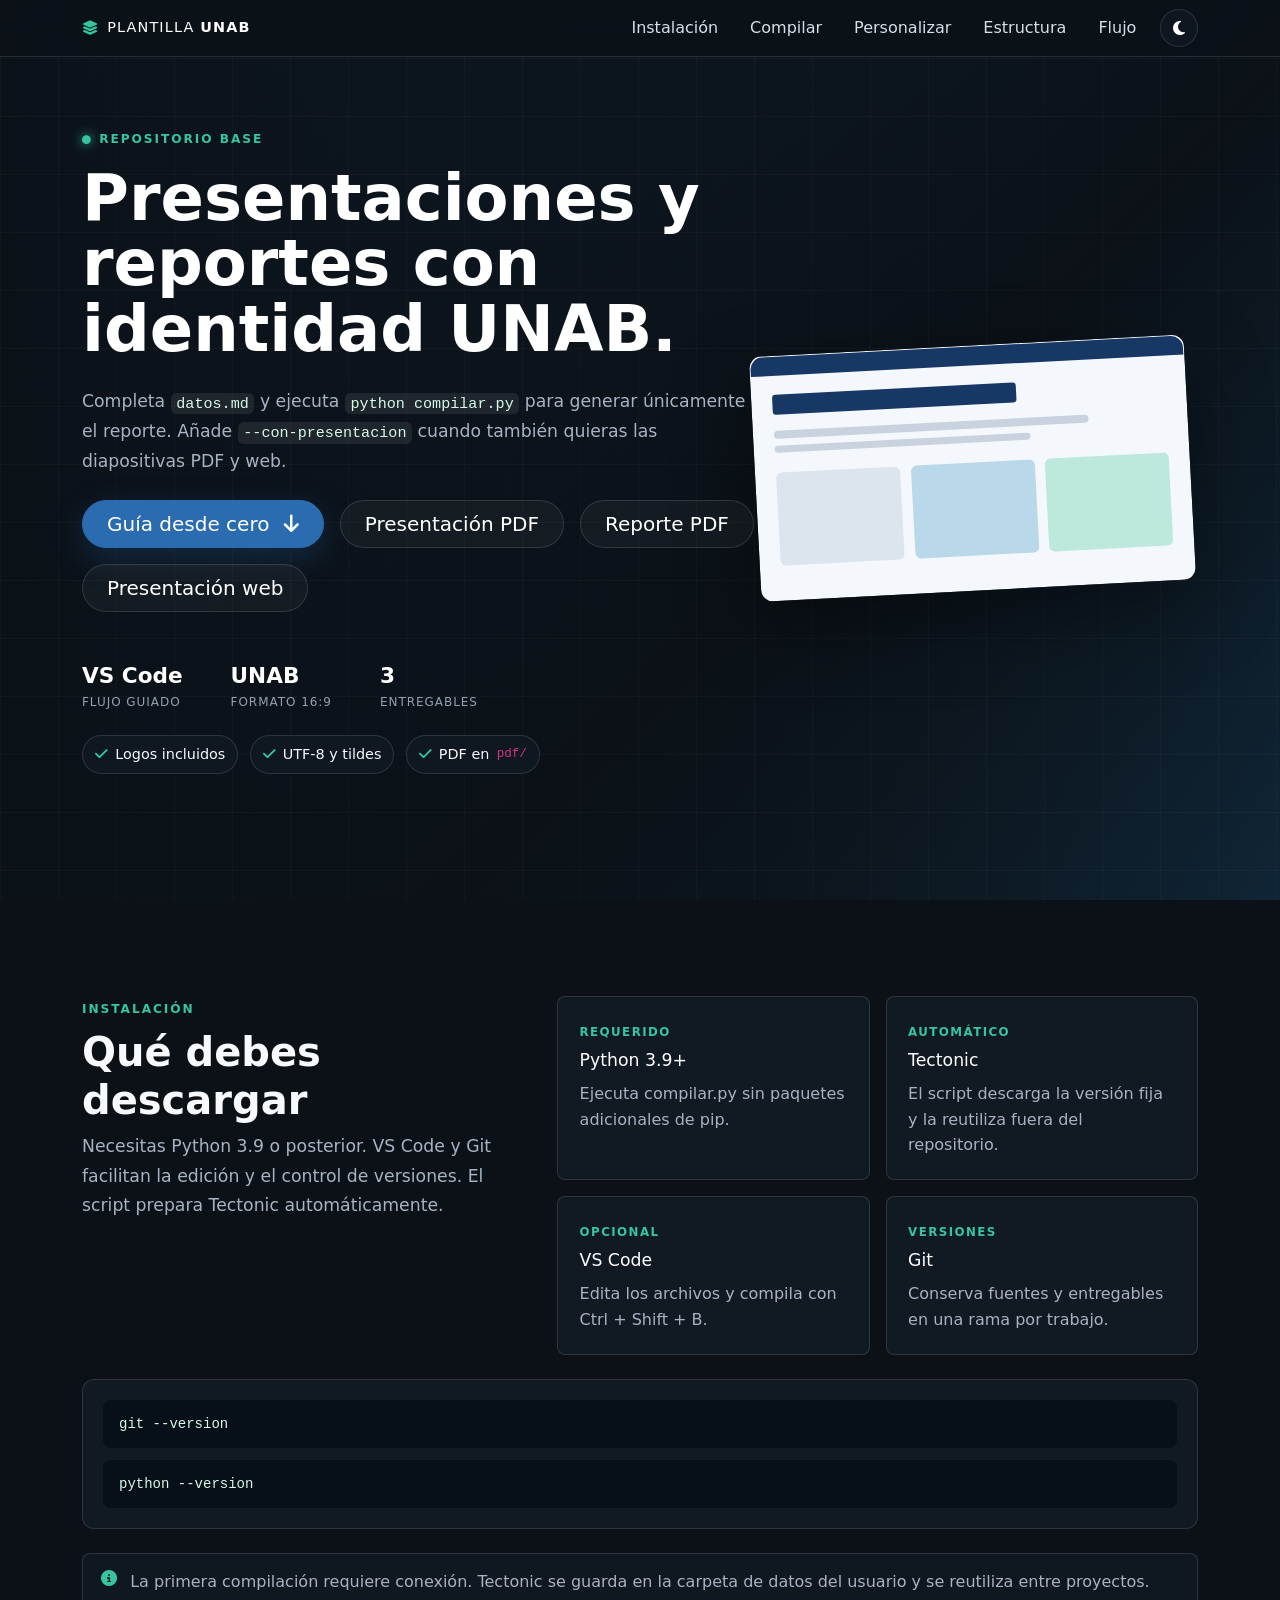
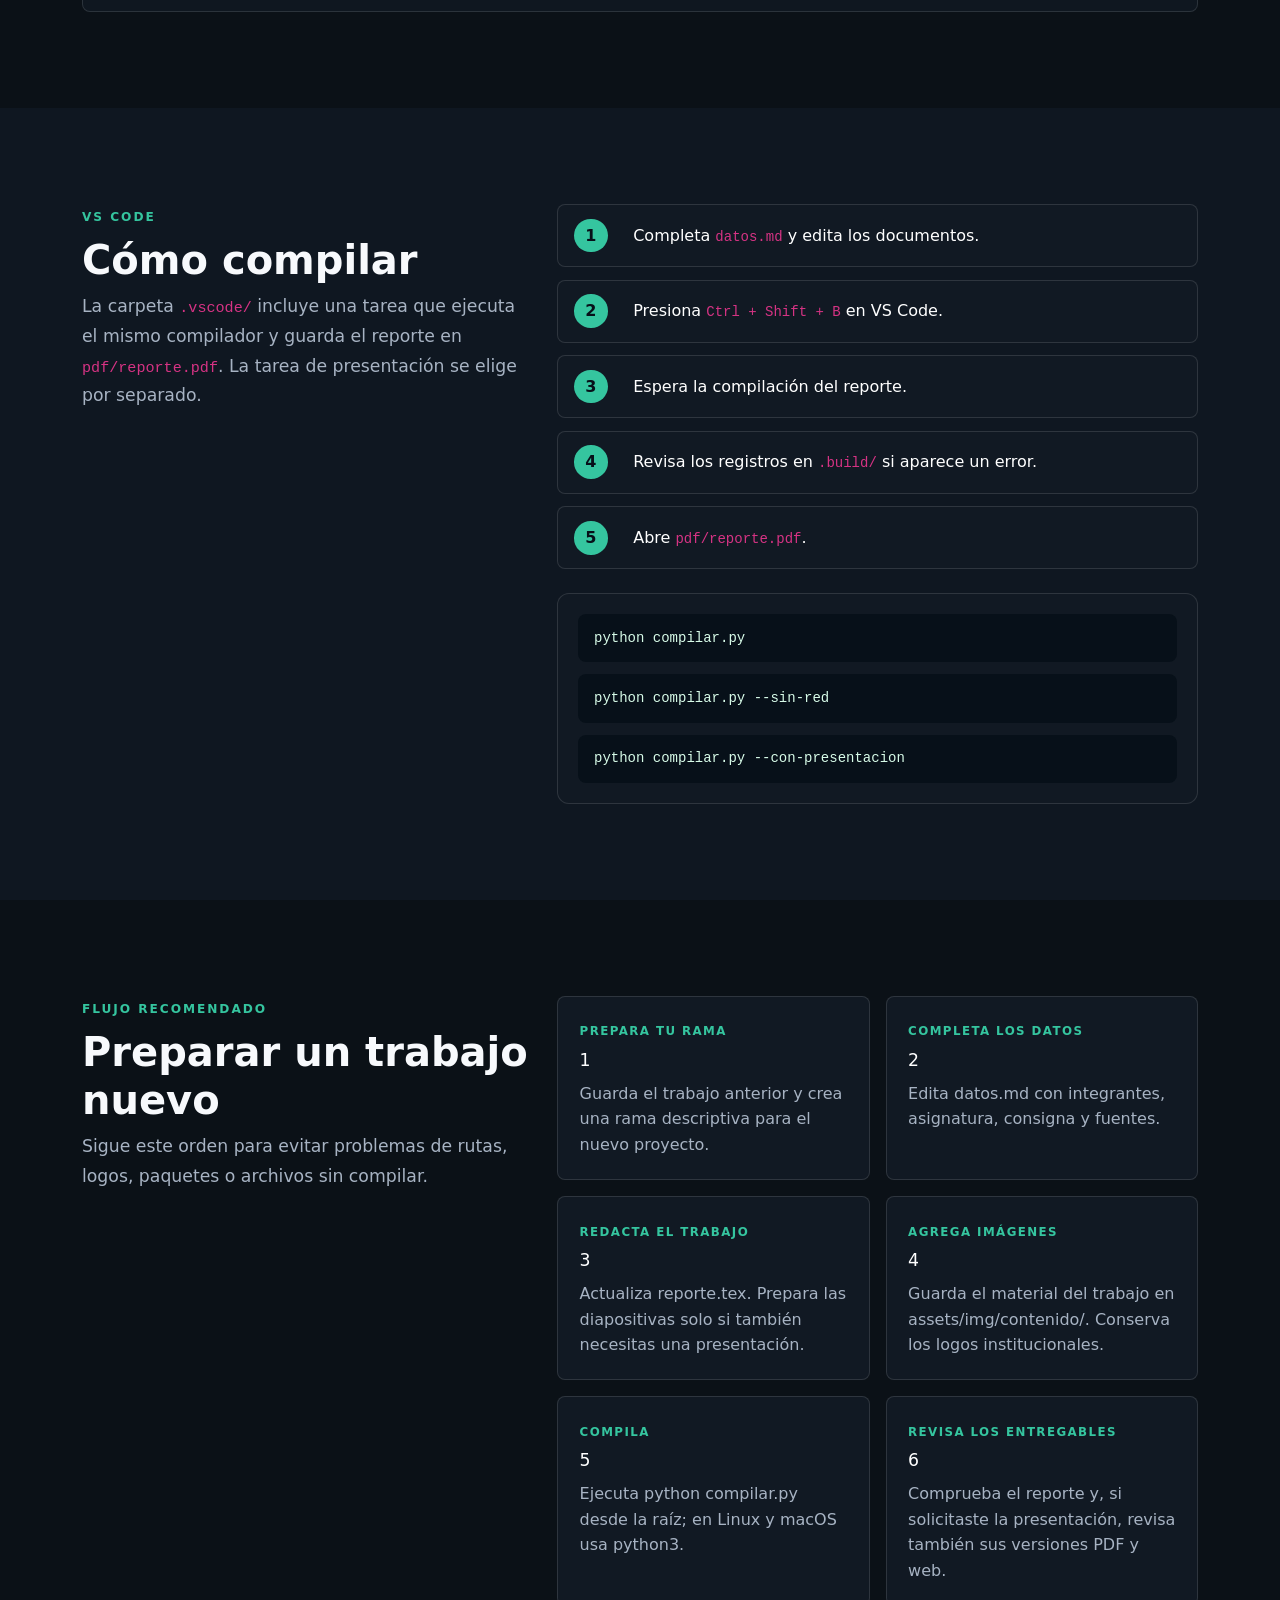
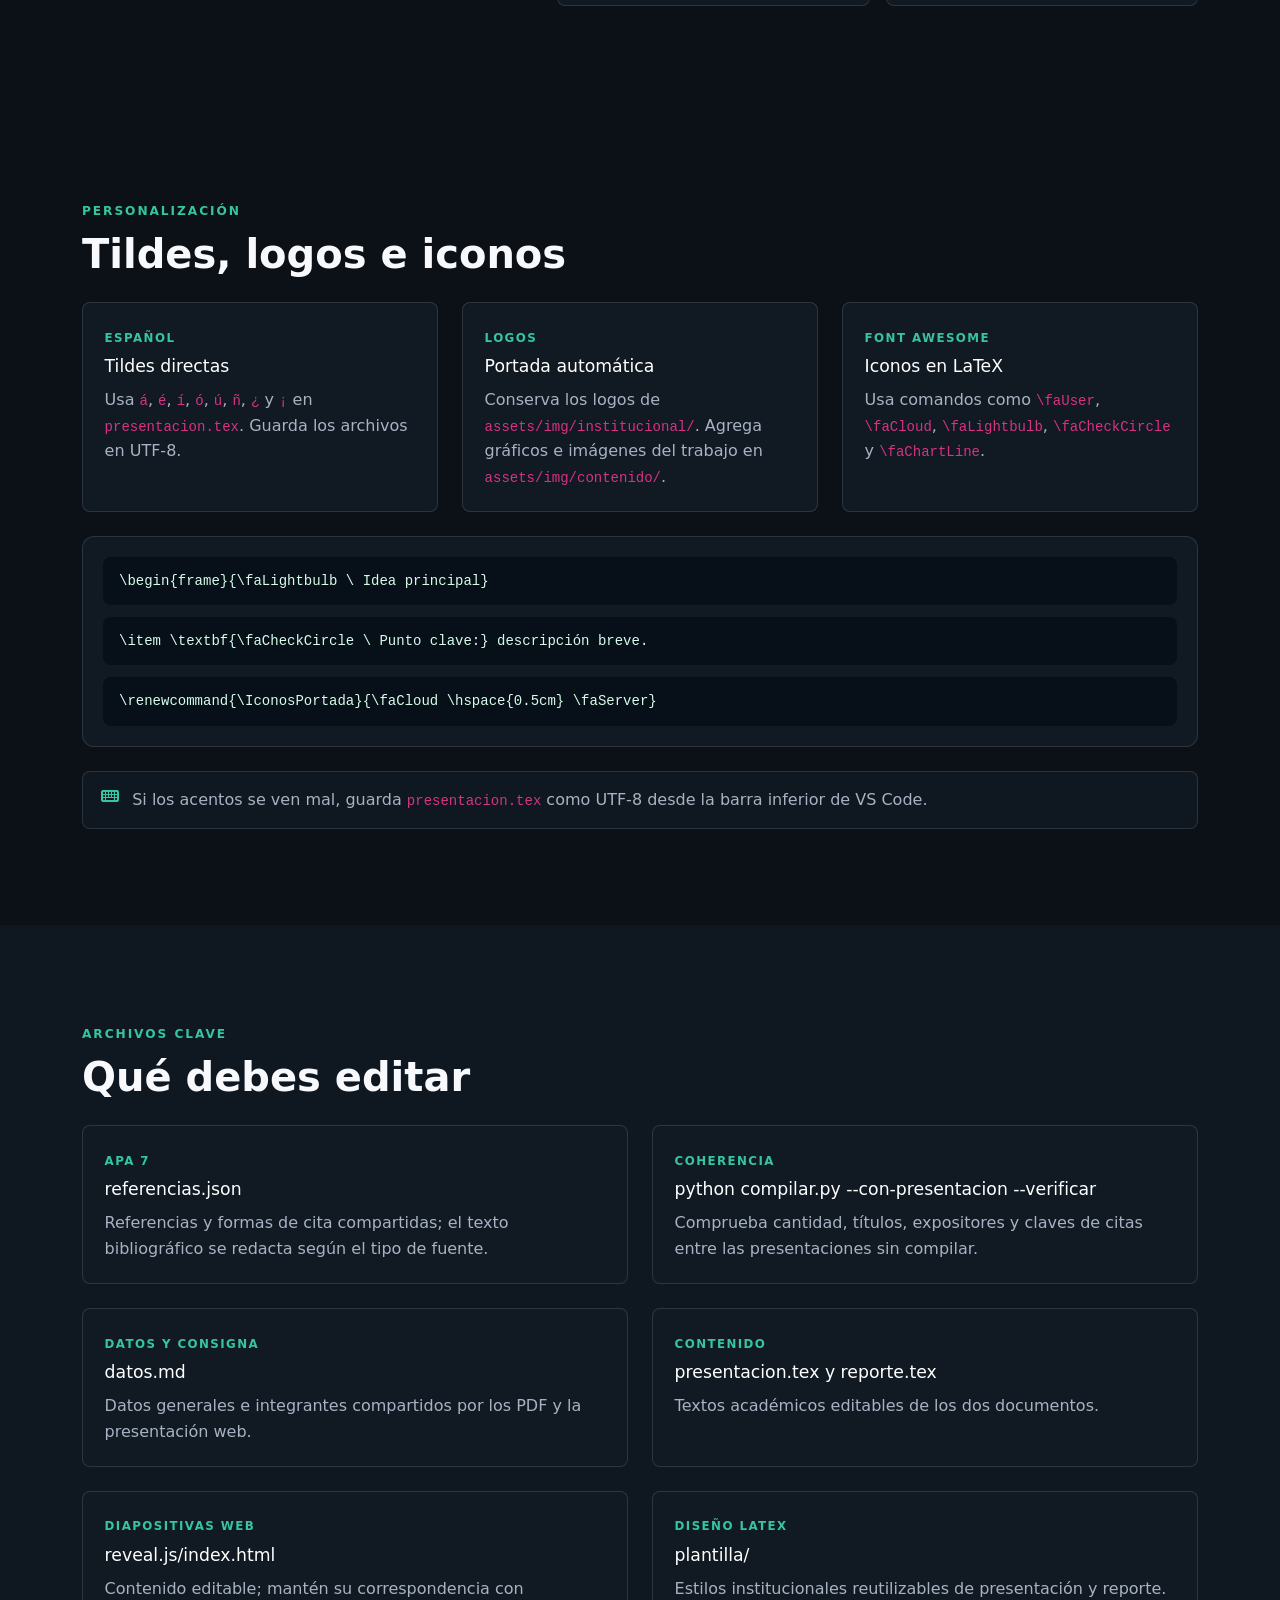
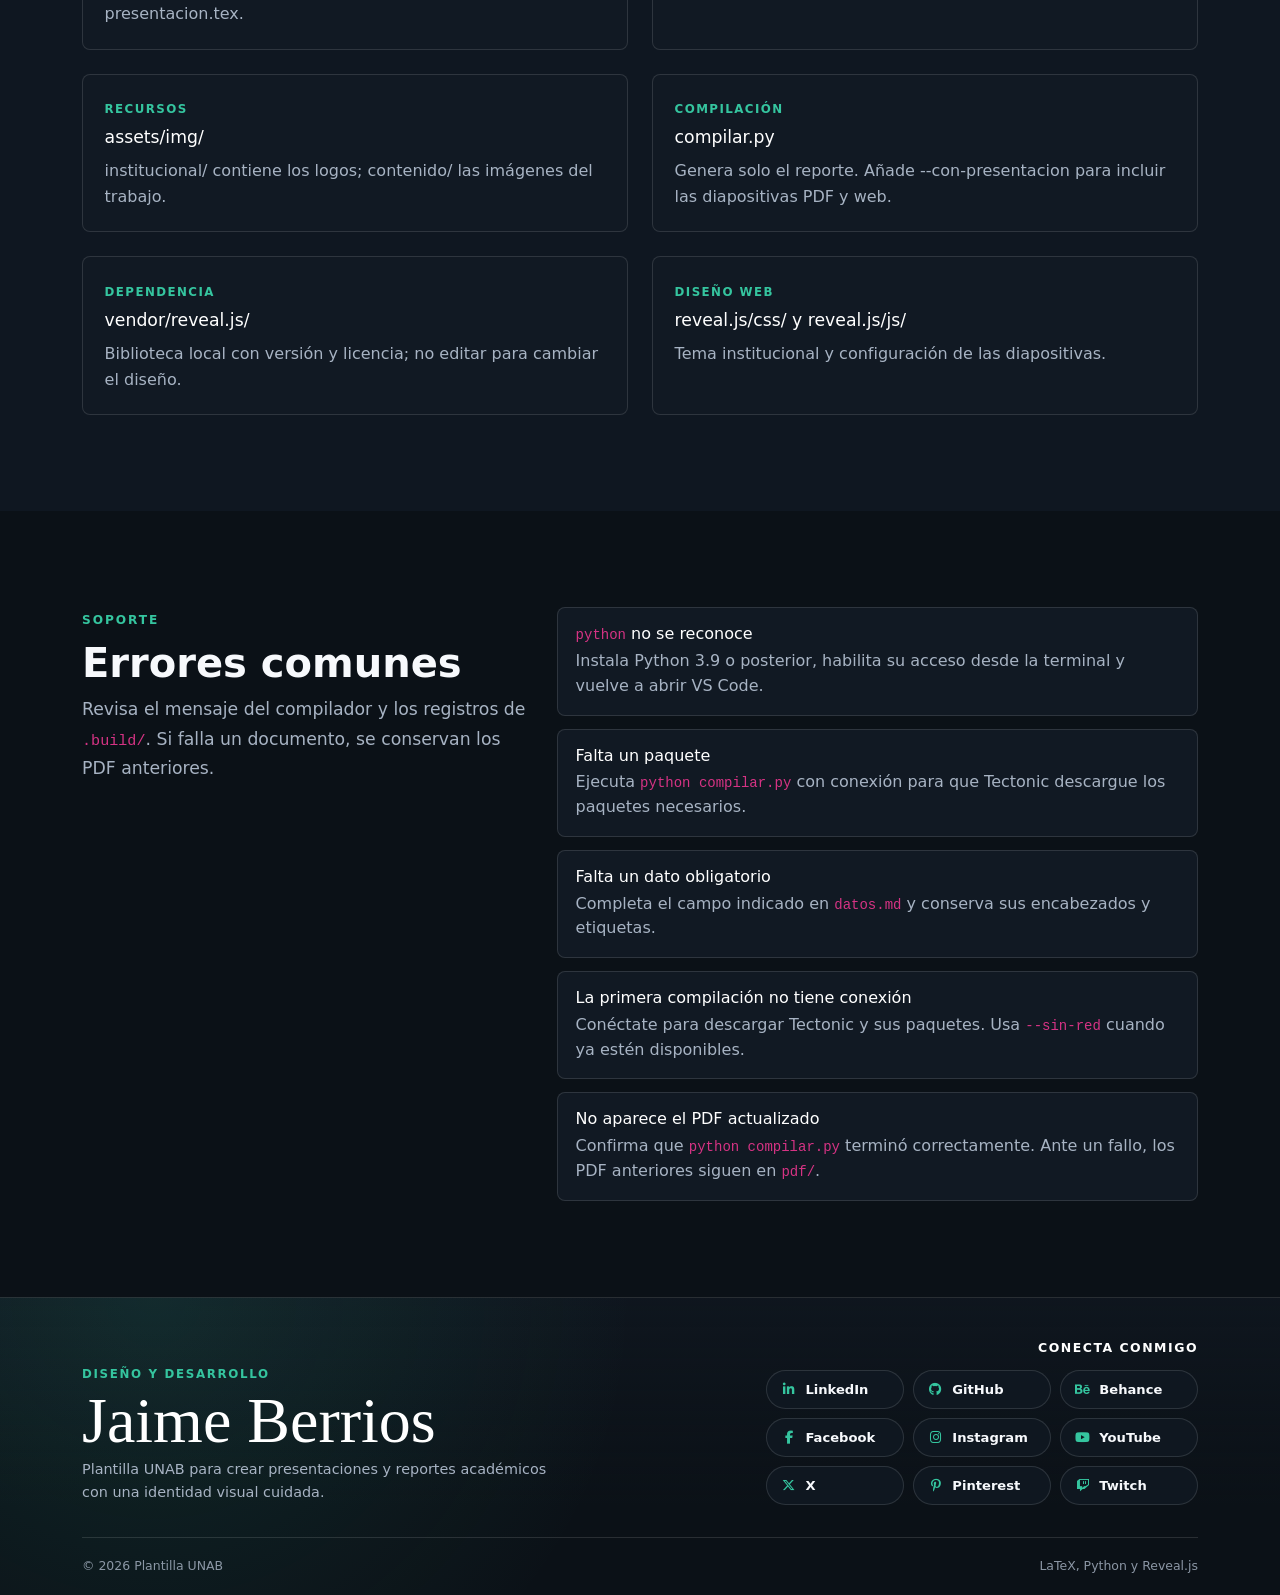
==== commit 2f5c5acf: "Nueva version con documentacion" ====
--- a/index.html
+++ b/index.html
@@ -3,8 +3,8 @@
 <head>
   <meta charset="utf-8">
   <meta name="viewport" content="width=device-width, initial-scale=1">
-  <meta name="description" content="Plantilla reutilizable de presentaciones Beamer en LaTeX.">
-  <title>Plantilla de Presentaciones Beamer</title>
+  <meta name="description" content="Plantilla académica UNAB para presentaciones PDF y web, y reportes.">
+  <title>Plantilla académica UNAB</title>
   <link rel="preconnect" href="https://cdn.jsdelivr.net">
   <link rel="stylesheet" href="https://cdn.jsdelivr.net/npm/bootstrap@5.3.3/dist/css/bootstrap.min.css">
   <link rel="stylesheet" href="https://cdn.jsdelivr.net/npm/@fortawesome/fontawesome-free@6.7.2/css/all.min.css">
@@ -15,7 +15,7 @@
     <div class="container">
       <a class="navbar-brand d-flex align-items-center gap-2" href="#inicio">
         <i class="fa-solid fa-layer-group"></i>
-        <span>Plantilla <strong>Beamer</strong></span>
+        <span>Plantilla <strong>UNAB</strong></span>
       </a>
       <button class="navbar-toggler" type="button" data-bs-toggle="collapse"
               data-bs-target="#mainNav" aria-controls="mainNav"
@@ -45,28 +45,29 @@
         <div class="row align-items-center min-vh-100 py-5">
           <div class="col-lg-8 py-5">
             <span class="eyebrow"><i class="fa-solid fa-circle"></i> Repositorio base</span>
-            <h1 class="display-3 fw-bold mt-3">Plantilla de presentaciones académicas en LaTeX.</h1>
+            <h1 class="display-3 fw-bold mt-3">Presentaciones y reportes con identidad UNAB.</h1>
             <p class="hero-copy mt-4 mb-4">
-              Instala VS Code, MiKTeX o TeX Live, edita <code>presentacion.tex</code>
-              y compila tu presentación Beamer con logos, tildes e iconos Font Awesome.
+              Completa <code>datos.md</code> y ejecuta <code>python compilar.py</code> para generar únicamente el reporte. Añade <code>--con-presentacion</code> cuando también quieras las diapositivas PDF y web.
             </p>
             <div class="d-flex flex-wrap gap-3">
               <a class="btn btn-primary btn-lg rounded-pill px-4" href="#instalacion">
                 Guía desde cero <i class="fa-solid fa-arrow-down ms-2"></i>
               </a>
               <a class="btn btn-ghost btn-lg rounded-pill px-4" href="pdf/presentacion.pdf" target="_blank">
-                Abrir PDF generado
+                Presentación PDF
               </a>
+              <a class="btn btn-ghost btn-lg rounded-pill px-4" href="pdf/reporte.pdf" target="_blank" rel="noopener">Reporte PDF</a>
+              <a class="btn btn-ghost btn-lg rounded-pill px-4" href="reveal.js/index.html" target="_blank" rel="noopener">Presentación web</a>
             </div>
             <div class="hero-stats d-flex flex-wrap gap-4 gap-md-5 mt-5">
               <div><strong>VS Code</strong><span>Flujo guiado</span></div>
-              <div><strong>Beamer</strong><span>Formato 16:9</span></div>
-              <div><strong>FA5</strong><span>Iconos listos</span></div>
+              <div><strong>UNAB</strong><span>Formato 16:9</span></div>
+              <div><strong>3</strong><span>Entregables</span></div>
             </div>
             <div class="quick-check mt-4">
               <span><i class="fa-solid fa-check"></i> Logos incluidos</span>
               <span><i class="fa-solid fa-check"></i> UTF-8 y tildes</span>
-              <span><i class="fa-solid fa-check"></i> PDF en `pdf/`</span>
+              <span><i class="fa-solid fa-check"></i> PDF en <code>pdf/</code></span>
             </div>
           </div>
         </div>
@@ -91,7 +92,7 @@
             <span class="section-kicker">Instalación</span>
             <h2 class="display-6 fw-bold mt-2">Qué debes descargar</h2>
             <p class="section-copy">
-              Este proyecto necesita VS Code, Git, una distribución LaTeX y la extensión LaTeX Workshop.
+              Necesitas Python 3.9 o posterior. VS Code y Git facilitan la edición y el control de versiones. El script prepara Tectonic automáticamente.
             </p>
           </div>
           <div class="col-lg-7">
@@ -100,11 +101,11 @@
         </div>
         <div class="code-panel">
           <code>git --version</code>
-          <code>pdflatex --version</code>
+          <code>python --version</code>
         </div>
         <div class="note-panel mt-4">
           <i class="fa-solid fa-circle-info"></i>
-          <p>Después de instalar MiKTeX o TeX Live, cierra y vuelve a abrir VS Code para que detecte `pdflatex` en el PATH.</p>
+          <p>La primera compilación requiere conexión. Tectonic se guarda en la carpeta de datos del usuario y se reutiliza entre proyectos.</p>
         </div>
       </div>
     </section>
@@ -116,20 +117,21 @@
             <span class="section-kicker">VS Code</span>
             <h2 class="display-6 fw-bold mt-2">Cómo compilar</h2>
             <p class="section-copy">
-              La carpeta `.vscode/` ya trae una receta para compilar con PowerShell y guardar el PDF en `pdf/`.
+              La carpeta <code>.vscode/</code> incluye una tarea que ejecuta el mismo compilador y guarda el reporte en <code>pdf/reporte.pdf</code>. La tarea de presentación se elige por separado.
             </p>
           </div>
           <div class="col-lg-7">
             <div class="steps-list">
-              <div><strong>1</strong><span>Abre `presentacion.tex` en VS Code.</span></div>
-              <div><strong>2</strong><span>Presiona `Ctrl + Shift + P`.</span></div>
-              <div><strong>3</strong><span>Ejecuta `LaTeX Workshop: Build LaTeX project`.</span></div>
-              <div><strong>4</strong><span>Selecciona `Compilar presentación seleccionada`.</span></div>
-              <div><strong>5</strong><span>Revisa `pdf/presentacion.pdf`.</span></div>
+              <div><strong>1</strong><span>Completa <code>datos.md</code> y edita los documentos.</span></div>
+              <div><strong>2</strong><span>Presiona <code>Ctrl + Shift + B</code> en VS Code.</span></div>
+              <div><strong>3</strong><span>Espera la compilación del reporte.</span></div>
+              <div><strong>4</strong><span>Revisa los registros en <code>.build/</code> si aparece un error.</span></div>
+              <div><strong>5</strong><span>Abre <code>pdf/reporte.pdf</code>.</span></div>
             </div>
             <div class="code-panel mt-4">
-              <code>.\compilar.ps1</code>
-              <code>powershell.exe -NoProfile -ExecutionPolicy Bypass -File .\compilar.ps1</code>
+              <code>python compilar.py</code>
+              <code>python compilar.py --sin-red</code>
+              <code>python compilar.py --con-presentacion</code>
             </div>
           </div>
         </div>
@@ -141,7 +143,7 @@
         <div class="row g-4 align-items-start">
           <div class="col-lg-5">
             <span class="section-kicker">Flujo recomendado</span>
-            <h2 class="display-6 fw-bold mt-2">Crear una presentación nueva</h2>
+            <h2 class="display-6 fw-bold mt-2">Preparar un trabajo nuevo</h2>
             <p class="section-copy">
               Sigue este orden para evitar problemas de rutas, logos, paquetes o archivos sin compilar.
             </p>
@@ -162,21 +164,21 @@
             <article class="info-card">
               <span>Español</span>
               <h3>Tildes directas</h3>
-              <p>Usa `á`, `é`, `í`, `ó`, `ú`, `ñ`, `¿` y `¡` en `presentacion.tex`. Guarda los archivos en UTF-8.</p>
+              <p>Usa <code>á</code>, <code>é</code>, <code>í</code>, <code>ó</code>, <code>ú</code>, <code>ñ</code>, <code>¿</code> y <code>¡</code> en <code>presentacion.tex</code>. Guarda los archivos en UTF-8.</p>
             </article>
           </div>
           <div class="col-lg-4">
             <article class="info-card">
               <span>Logos</span>
               <h3>Portada automática</h3>
-              <p>Reemplaza `assets/img/logo-unab.png` y `assets/img/logo-facultad.png` para cambiar los logos de la portada.</p>
+              <p>Conserva los logos de <code>assets/img/institucional/</code>. Agrega gráficos e imágenes del trabajo en <code>assets/img/contenido/</code>.</p>
             </article>
           </div>
           <div class="col-lg-4">
             <article class="info-card">
               <span>Font Awesome</span>
               <h3>Iconos en LaTeX</h3>
-              <p>Usa comandos como `\faUser`, `\faCloud`, `\faLightbulb`, `\faCheckCircle` y `\faChartLine`.</p>
+              <p>Usa comandos como <code>\faUser</code>, <code>\faCloud</code>, <code>\faLightbulb</code>, <code>\faCheckCircle</code> y <code>\faChartLine</code>.</p>
             </article>
           </div>
         </div>
@@ -187,7 +189,7 @@
         </div>
         <div class="note-panel mt-4">
           <i class="fa-solid fa-keyboard"></i>
-          <p>Si los acentos se ven mal, guarda `presentacion.tex` como UTF-8 desde la barra inferior de VS Code.</p>
+          <p>Si los acentos se ven mal, guarda <code>presentacion.tex</code> como UTF-8 desde la barra inferior de VS Code.</p>
         </div>
       </div>
     </section>
@@ -207,30 +209,30 @@
             <span class="section-kicker">Soporte</span>
             <h2 class="display-6 fw-bold mt-2">Errores comunes</h2>
             <p class="section-copy">
-              La mayoría de fallos se resuelven instalando MiKTeX/TeX Live, cerrando VS Code y verificando `pdflatex`.
+              Revisa el mensaje del compilador y los registros de <code>.build/</code>. Si falla un documento, se conservan los PDF anteriores.
             </p>
           </div>
           <div class="col-lg-7">
             <div class="trouble-list">
               <article>
-                <h3>`pdflatex` no se reconoce</h3>
-                <p>Instala MiKTeX o TeX Live, reinicia VS Code y prueba `pdflatex --version`.</p>
+                <h3><code>python</code> no se reconoce</h3>
+                <p>Instala Python 3.9 o posterior, habilita su acceso desde la terminal y vuelve a abrir VS Code.</p>
               </article>
               <article>
                 <h3>Falta un paquete</h3>
-                <p>Si MiKTeX pregunta si deseas instalarlo automáticamente, acepta.</p>
-              </article>
-              <article>
-                <h3>PowerShell bloquea el script</h3>
-                <p>Usa la receta de VS Code o ejecuta el comando con `-ExecutionPolicy Bypass`.</p>
-              </article>
-              <article>
-                <h3>Los iconos no compilan</h3>
-                <p>Instala o permite instalar el paquete `fontawesome5` desde MiKTeX.</p>
+                <p>Ejecuta <code>python compilar.py</code> con conexión para que Tectonic descargue los paquetes necesarios.</p>
+              </article>
+              <article>
+                <h3>Falta un dato obligatorio</h3>
+                <p>Completa el campo indicado en <code>datos.md</code> y conserva sus encabezados y etiquetas.</p>
+              </article>
+              <article>
+                <h3>La primera compilación no tiene conexión</h3>
+                <p>Conéctate para descargar Tectonic y sus paquetes. Usa <code>--sin-red</code> cuando ya estén disponibles.</p>
               </article>
               <article>
                 <h3>No aparece el PDF actualizado</h3>
-                <p>Verifica que estés compilando `presentacion.tex` y revisa la carpeta `pdf/`.</p>
+                <p>Confirma que <code>python compilar.py</code> terminó correctamente. Ante un fallo, los PDF anteriores siguen en <code>pdf/</code>.</p>
               </article>
             </div>
           </div>
@@ -244,7 +246,7 @@
       <div class="footer-signature">
         <span class="footer-kicker">Diseño y desarrollo</span>
         <a class="signature-name" href="https://www.linkedin.com/in/jaimeberrios08/" target="_blank" rel="noopener noreferrer">Jaime Berrios</a>
-        <p>Plantilla Beamer para crear presentaciones académicas con una identidad visual cuidada.</p>
+        <p>Plantilla UNAB para crear presentaciones y reportes académicos con una identidad visual cuidada.</p>
       </div>
       <div class="footer-connect">
         <span class="connect-label">Conecta conmigo</span>
@@ -288,8 +290,8 @@
         </nav>
       </div>
       <div class="footer-bottom">
-        <span>&copy; <span id="currentYear"></span> Plantilla Beamer</span>
-        <span>LaTeX, VS Code y Font Awesome</span>
+        <span>&copy; <span id="currentYear"></span> Plantilla UNAB</span>
+        <span>LaTeX, Python y Reveal.js</span>
       </div>
     </div>
   </footer>
--- a/web/css/styles.css
+++ b/web/css/styles.css
@@ -24,6 +24,15 @@
   --hero-c: #153e5c;
   --section-alt: #0f1721;
   --code-text: #d7fbe8;
+  --expo-in: linear(
+    0 0%, 0.0085 31.26%, 0.0167 40.94%,
+    0.0289 48.86%, 0.0471 55.92%,
+    0.0717 61.99%, 0.1038 67.32%,
+    0.1443 72.07%, 0.1989 76.7%,
+    0.2659 80.89%, 0.3465 84.71%,
+    0.4419 88.22%, 0.554 91.48%,
+    0.6835 94.51%, 0.8316 97.34%, 1 100%
+  );
   --expo-out: linear(
     0 0%, 0.1684 2.66%, 0.3165 5.49%, 0.446 8.52%,
     0.5581 11.78%, 0.6535 15.29%, 0.7341 19.11%,
@@ -65,28 +74,38 @@
 }
 
 ::view-transition-group(root) {
-  animation-duration: 0.7s;
-  animation-timing-function: var(--expo-out);
+  animation-timing-function: var(--expo-in);
 }
 
 ::view-transition-new(root) {
-  animation-name: reveal-theme;
+  -webkit-mask: url("https://media.tenor.com/Jz0aSpk9VIQAAAAi/i-love-you-love.gif") center / 0 no-repeat;
+  mask: url("https://media.tenor.com/Jz0aSpk9VIQAAAAi/i-love-you-love.gif") center / 0 no-repeat;
+  animation: scale 1.5s;
   animation-fill-mode: both;
 }
 
 ::view-transition-old(root),
 .dark::view-transition-old(root) {
-  animation: none;
+  animation: scale 1.5s;
   animation-fill-mode: both;
-  z-index: -1;
-}
-
-@keyframes reveal-theme {
-  from {
-    clip-path: circle(0% at calc(100% - 5.5rem) 2rem);
-  }
-  to {
-    clip-path: circle(150% at calc(100% - 5.5rem) 2rem);
+}
+
+@keyframes scale {
+  0% {
+    -webkit-mask-size: 0;
+    mask-size: 0;
+  }
+  10% {
+    -webkit-mask-size: 50vmax;
+    mask-size: 50vmax;
+  }
+  90% {
+    -webkit-mask-size: 50vmax;
+    mask-size: 50vmax;
+  }
+  100% {
+    -webkit-mask-size: 2000vmax;
+    mask-size: 2000vmax;
   }
 }
 
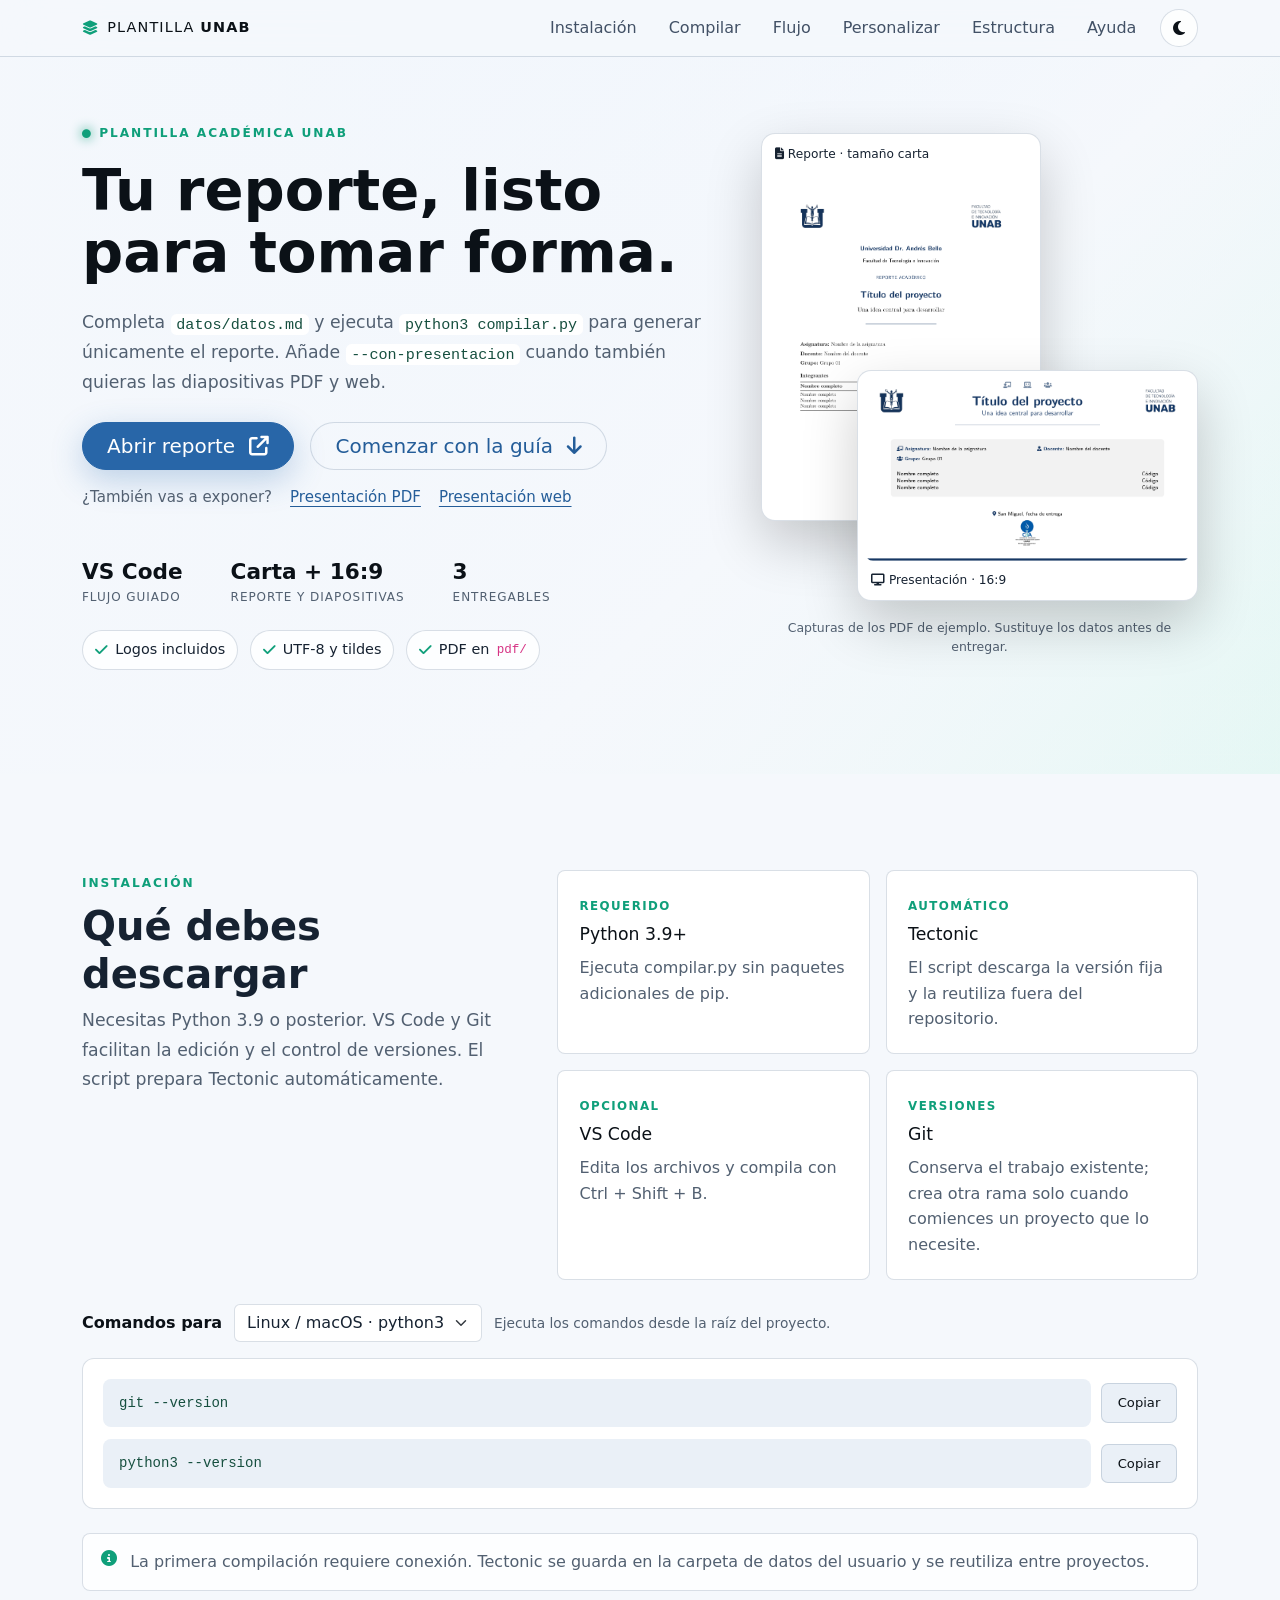
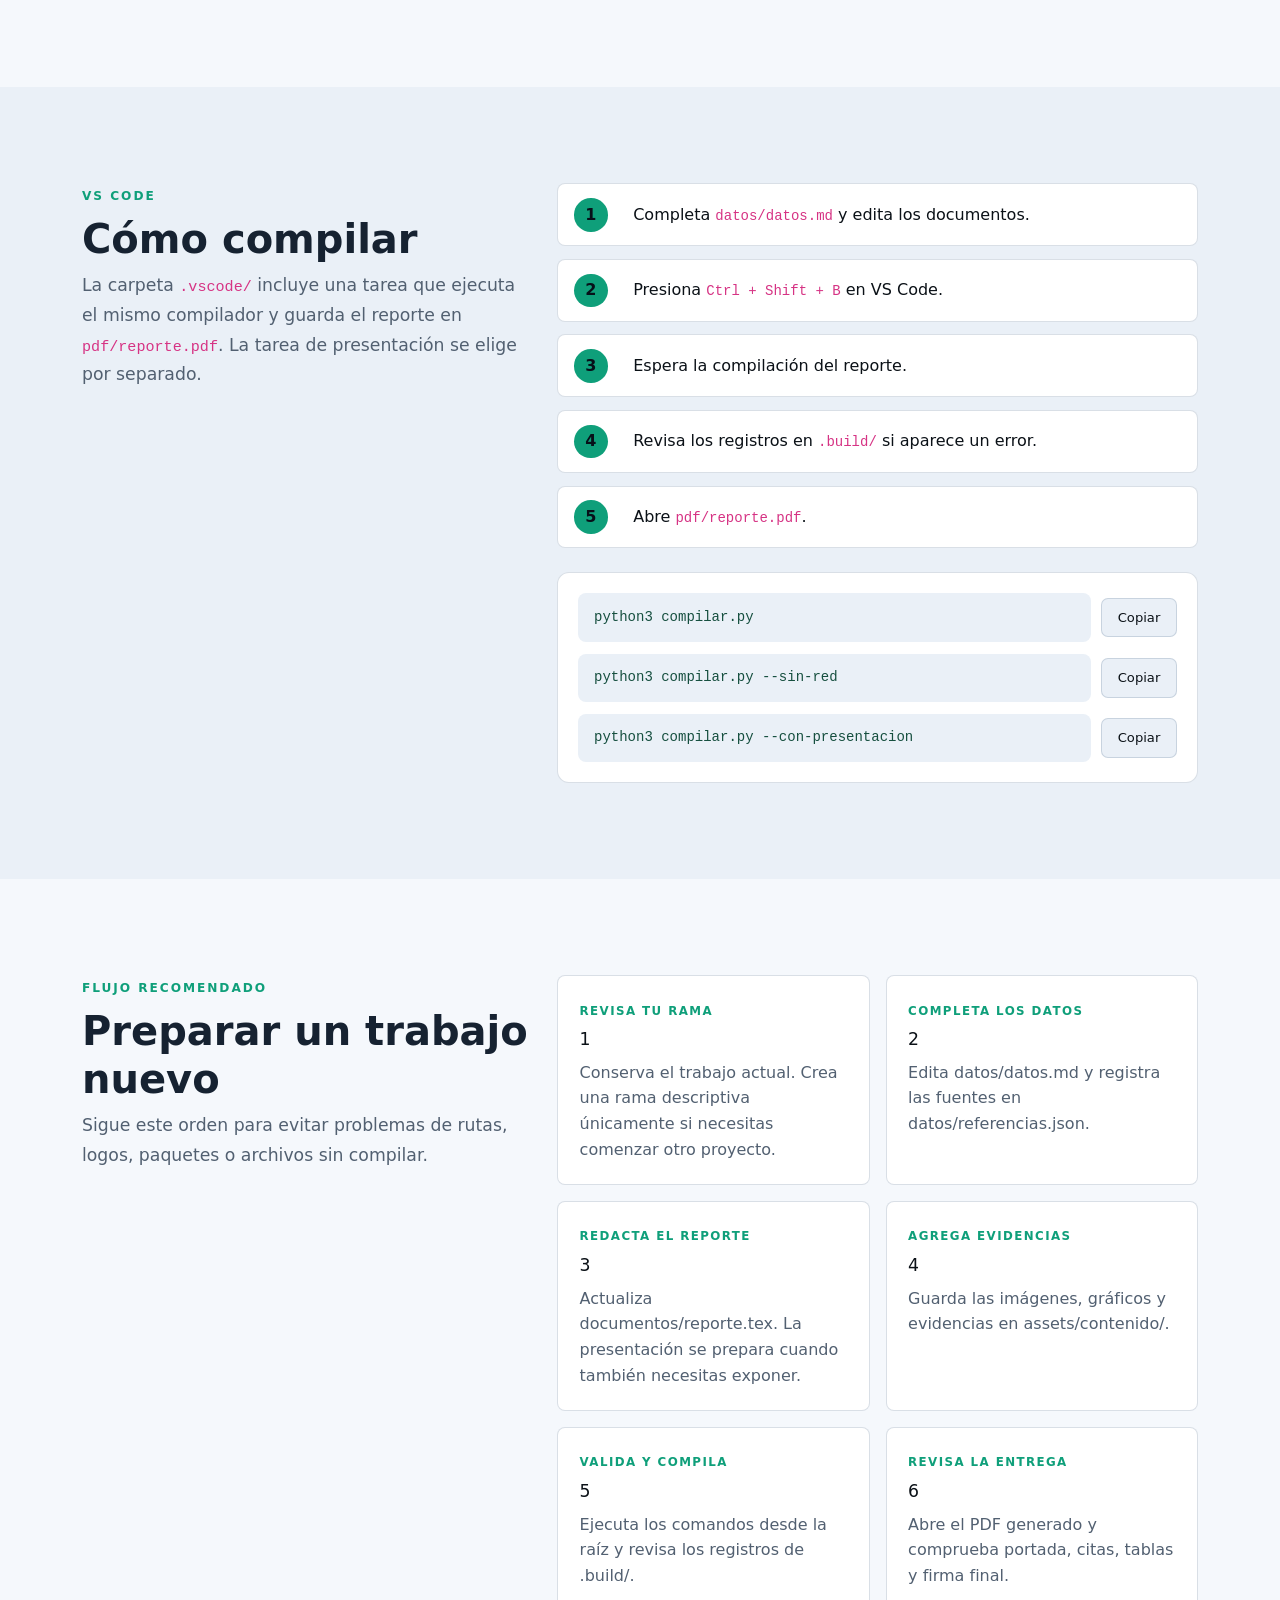
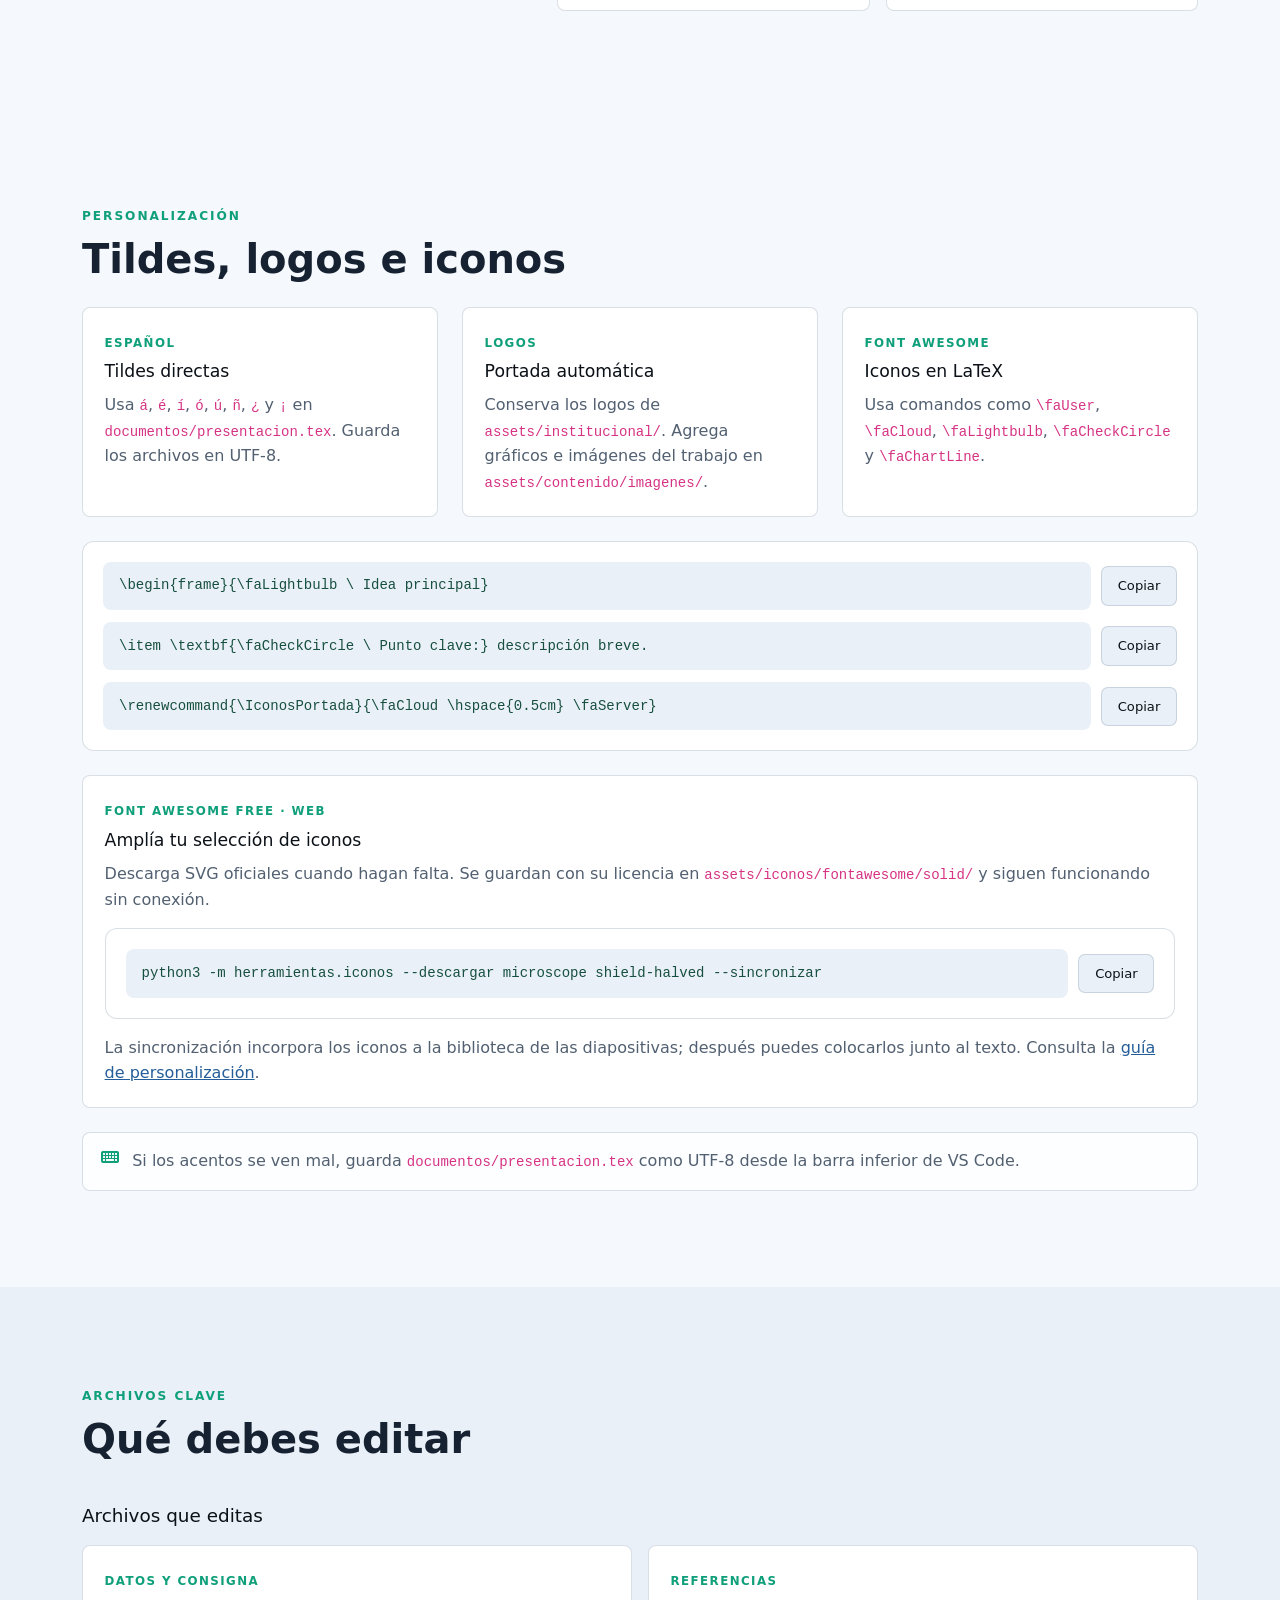
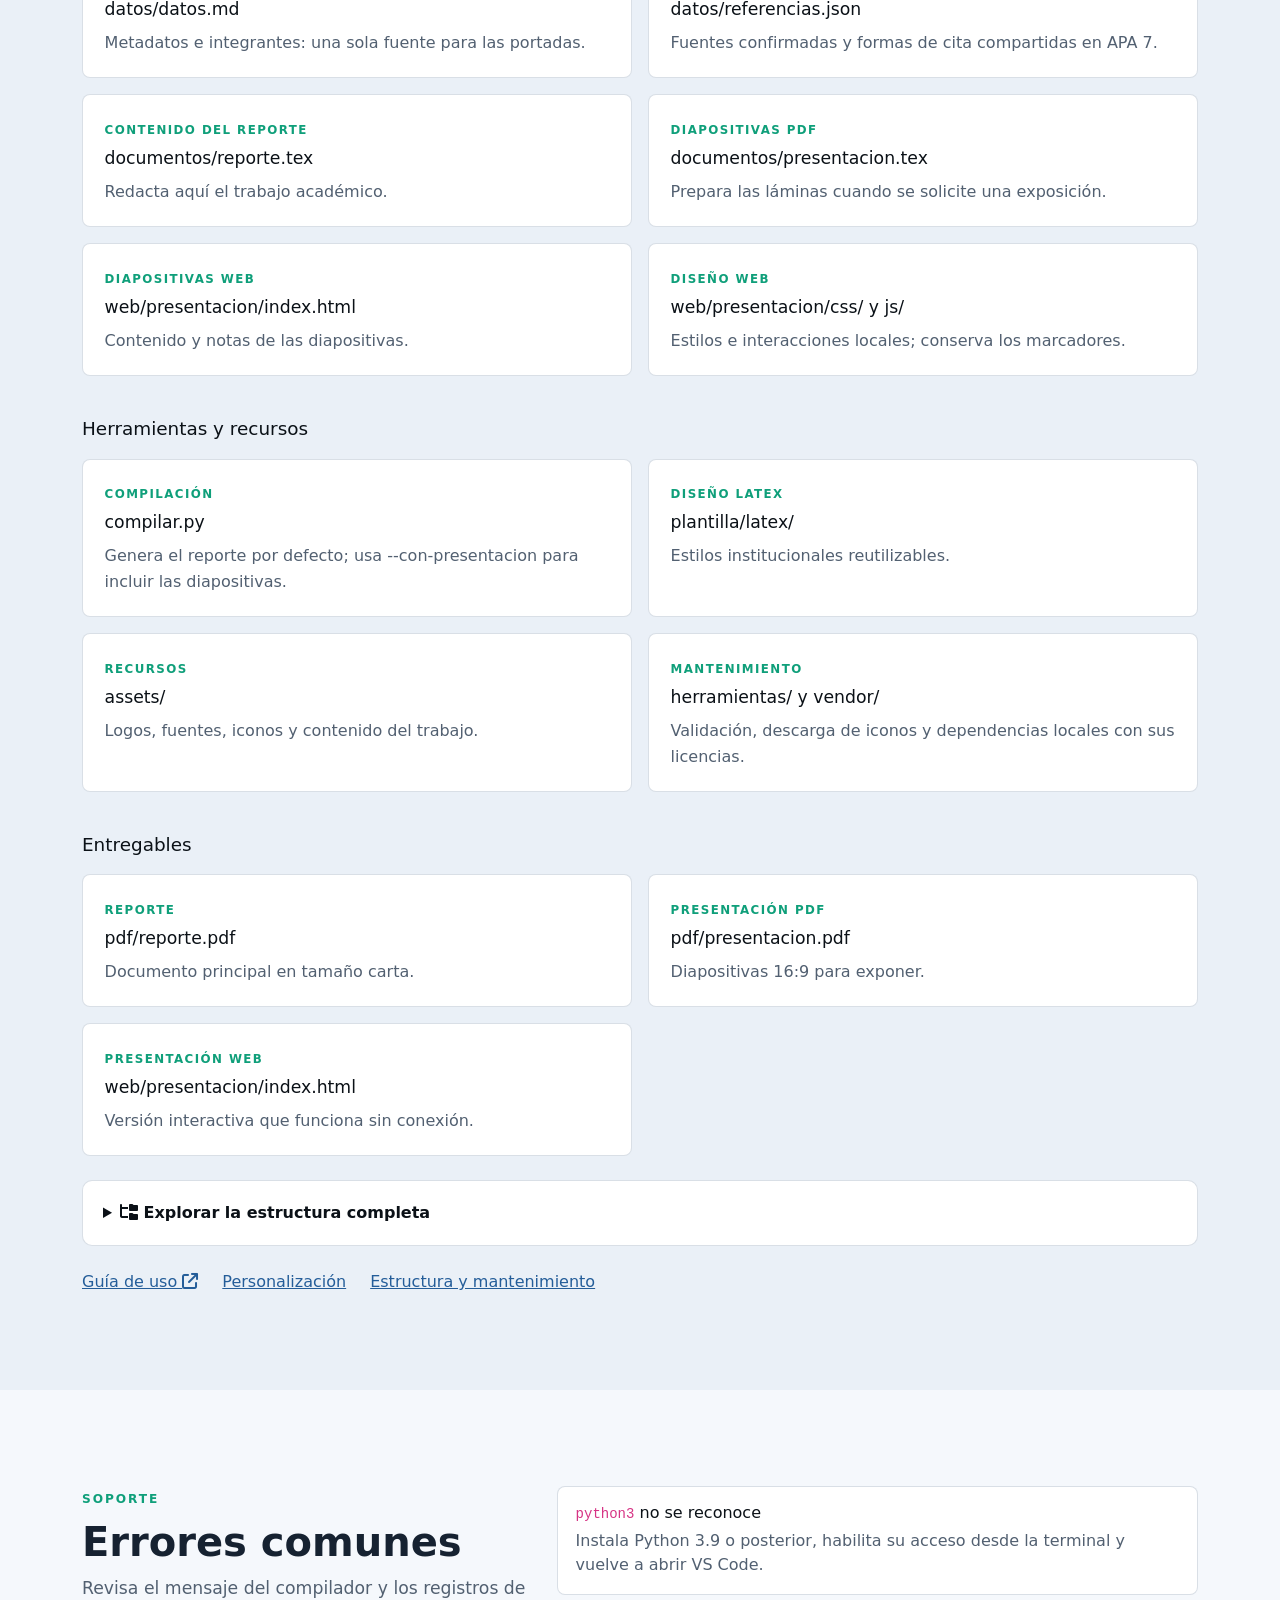
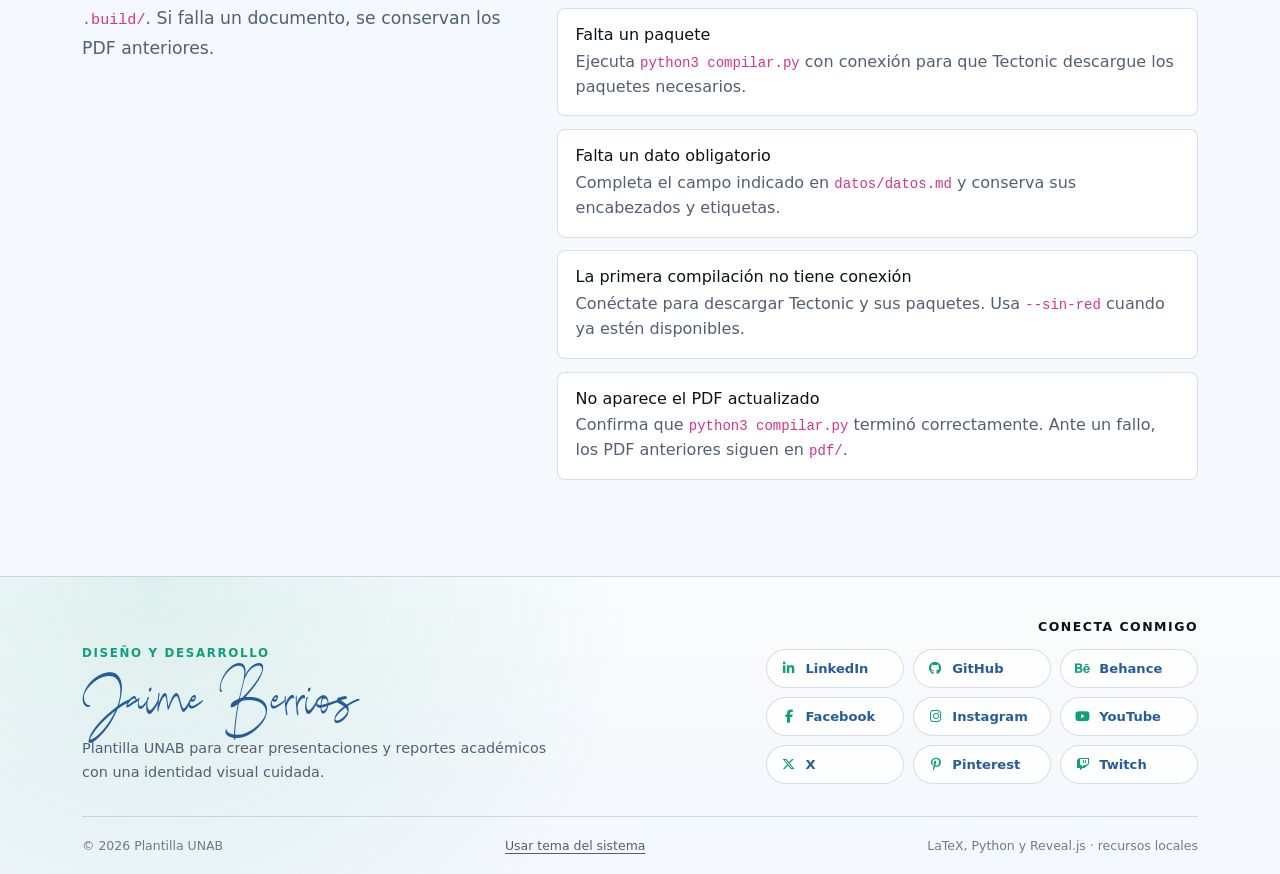
==== commit e559a541: "Organiza la plantilla UNAB y valida sus entregables" ====
--- a/index.html
+++ b/index.html
@@ -1,20 +1,23 @@
 <!doctype html>
-<html lang="es" class="dark">
+<html lang="es">
 <head>
   <meta charset="utf-8">
   <meta name="viewport" content="width=device-width, initial-scale=1">
-  <meta name="description" content="Plantilla académica UNAB para presentaciones PDF y web, y reportes.">
+  <meta name="description" content="Plantilla académica UNAB para preparar reportes y presentaciones PDF y web, con recursos locales y guías de uso.">
   <title>Plantilla académica UNAB</title>
-  <link rel="preconnect" href="https://cdn.jsdelivr.net">
-  <link rel="stylesheet" href="https://cdn.jsdelivr.net/npm/bootstrap@5.3.3/dist/css/bootstrap.min.css">
-  <link rel="stylesheet" href="https://cdn.jsdelivr.net/npm/@fortawesome/fontawesome-free@6.7.2/css/all.min.css">
-  <link rel="stylesheet" href="web/css/styles.css">
+  <script src="web/portal/js/tema.js"></script>
+  <link rel="stylesheet" href="vendor/bootstrap/css/bootstrap.min.css">
+  <link rel="stylesheet" href="vendor/fontawesome/css/fontawesome.min.css">
+  <link rel="stylesheet" href="vendor/fontawesome/css/solid.min.css">
+  <link rel="stylesheet" href="vendor/fontawesome/css/brands.min.css">
+  <link rel="stylesheet" href="web/portal/css/styles.css">
 </head>
 <body>
-  <nav class="navbar navbar-expand-lg fixed-top" data-bs-theme="dark">
+  <a class="skip-link" href="#contenido-principal">Saltar al contenido</a>
+  <nav class="navbar navbar-expand-lg fixed-top">
     <div class="container">
       <a class="navbar-brand d-flex align-items-center gap-2" href="#inicio">
-        <i class="fa-solid fa-layer-group"></i>
+        <i class="fa-solid fa-layer-group" aria-hidden="true"></i>
         <span>Plantilla <strong>UNAB</strong></span>
       </a>
       <button class="navbar-toggler" type="button" data-bs-toggle="collapse"
@@ -26,12 +29,13 @@
         <ul class="navbar-nav ms-auto align-items-lg-center gap-lg-3">
           <li class="nav-item"><a class="nav-link" href="#instalacion">Instalación</a></li>
           <li class="nav-item"><a class="nav-link" href="#compilar">Compilar</a></li>
+          <li class="nav-item"><a class="nav-link" href="#flujo">Flujo</a></li>
           <li class="nav-item"><a class="nav-link" href="#personalizar">Personalizar</a></li>
           <li class="nav-item"><a class="nav-link" href="#estructura">Estructura</a></li>
-          <li class="nav-item"><a class="nav-link" href="#flujo">Flujo</a></li>
+          <li class="nav-item"><a class="nav-link" href="#errores">Ayuda</a></li>
           <li class="nav-item">
             <button id="themeToggle" class="theme-toggle" type="button" aria-label="Cambiar a modo claro" title="Cambiar tema">
-              <i class="fa-solid fa-moon"></i>
+              <i class="fa-solid fa-moon" aria-hidden="true"></i>
             </button>
           </li>
         </ul>
@@ -39,47 +43,48 @@
     </div>
   </nav>
 
-  <main>
+  <main id="contenido-principal" tabindex="-1">
     <header id="inicio" class="hero">
       <div class="container">
-        <div class="row align-items-center min-vh-100 py-5">
-          <div class="col-lg-8 py-5">
-            <span class="eyebrow"><i class="fa-solid fa-circle"></i> Repositorio base</span>
-            <h1 class="display-3 fw-bold mt-3">Presentaciones y reportes con identidad UNAB.</h1>
+        <div class="row align-items-center g-5 hero-layout">
+          <div class="col-lg-7">
+            <span class="eyebrow"><i class="fa-solid fa-circle" aria-hidden="true"></i> Plantilla académica UNAB</span>
+            <h1 class="display-3 fw-bold mt-3">Tu reporte, listo para tomar forma.</h1>
             <p class="hero-copy mt-4 mb-4">
-              Completa <code>datos.md</code> y ejecuta <code>python compilar.py</code> para generar únicamente el reporte. Añade <code>--con-presentacion</code> cuando también quieras las diapositivas PDF y web.
+              Completa <code>datos/datos.md</code> y ejecuta <code>python compilar.py</code> para generar únicamente el reporte. Añade <code>--con-presentacion</code> cuando también quieras las diapositivas PDF y web.
             </p>
             <div class="d-flex flex-wrap gap-3">
-              <a class="btn btn-primary btn-lg rounded-pill px-4" href="#instalacion">
-                Guía desde cero <i class="fa-solid fa-arrow-down ms-2"></i>
-              </a>
-              <a class="btn btn-ghost btn-lg rounded-pill px-4" href="pdf/presentacion.pdf" target="_blank">
-                Presentación PDF
-              </a>
-              <a class="btn btn-ghost btn-lg rounded-pill px-4" href="pdf/reporte.pdf" target="_blank" rel="noopener">Reporte PDF</a>
-              <a class="btn btn-ghost btn-lg rounded-pill px-4" href="reveal.js/index.html" target="_blank" rel="noopener">Presentación web</a>
+              <a class="btn btn-primary btn-lg rounded-pill px-4" href="pdf/reporte.pdf" target="_blank" rel="noopener">Abrir reporte <i class="fa-solid fa-arrow-up-right-from-square ms-2" aria-hidden="true"></i></a>
+              <a class="btn btn-ghost btn-lg rounded-pill px-4" href="#instalacion">Comenzar con la guía <i class="fa-solid fa-arrow-down ms-2" aria-hidden="true"></i></a>
+            </div>
+            <div class="entregables-secundarios mt-3" aria-label="Presentaciones opcionales">
+              <span>¿También vas a exponer?</span>
+              <a href="pdf/presentacion.pdf" target="_blank" rel="noopener">Presentación PDF</a>
+              <a href="web/presentacion/index.html" target="_blank" rel="noopener">Presentación web</a>
             </div>
             <div class="hero-stats d-flex flex-wrap gap-4 gap-md-5 mt-5">
               <div><strong>VS Code</strong><span>Flujo guiado</span></div>
-              <div><strong>UNAB</strong><span>Formato 16:9</span></div>
+              <div><strong>Carta + 16:9</strong><span>Reporte y diapositivas</span></div>
               <div><strong>3</strong><span>Entregables</span></div>
             </div>
             <div class="quick-check mt-4">
-              <span><i class="fa-solid fa-check"></i> Logos incluidos</span>
-              <span><i class="fa-solid fa-check"></i> UTF-8 y tildes</span>
-              <span><i class="fa-solid fa-check"></i> PDF en <code>pdf/</code></span>
-            </div>
-          </div>
-        </div>
-      </div>
-      <div class="hero-panel" aria-hidden="true">
-        <div class="slide-window">
-          <div class="slide-bar"></div>
-          <div class="slide-title"></div>
-          <div class="slide-line w-80"></div>
-          <div class="slide-line w-65"></div>
-          <div class="slide-grid">
-            <span></span><span></span><span></span>
+              <span><i class="fa-solid fa-check" aria-hidden="true"></i> Logos incluidos</span>
+              <span><i class="fa-solid fa-check" aria-hidden="true"></i> UTF-8 y tildes</span>
+              <span><i class="fa-solid fa-check" aria-hidden="true"></i> PDF en <code>pdf/</code></span>
+            </div>
+          </div>
+          <div class="col-lg-5">
+            <div class="vistas-previas" aria-label="Vistas previas reales de la plantilla">
+              <figure class="preview-reporte">
+                <a href="pdf/reporte.pdf" target="_blank" rel="noopener"><img src="assets/contenido/vistas-previas/reporte.png" width="657" height="850" alt="Portada del reporte: logos UNAB, título y tabla de integrantes de ejemplo." fetchpriority="high"></a>
+                <figcaption><i class="fa-solid fa-file-lines" aria-hidden="true"></i> Reporte · tamaño carta</figcaption>
+              </figure>
+              <figure class="preview-presentacion">
+                <a href="pdf/presentacion.pdf" target="_blank" rel="noopener"><img src="assets/contenido/vistas-previas/presentacion.png" width="850" height="479" alt="Portada de la presentación PDF con identidad UNAB y datos de ejemplo."></a>
+                <figcaption><i class="fa-solid fa-display" aria-hidden="true"></i> Presentación · 16:9</figcaption>
+              </figure>
+            </div>
+            <p class="preview-nota">Capturas de los PDF de ejemplo. Sustituye los datos antes de entregar.</p>
           </div>
         </div>
       </div>
@@ -99,12 +104,17 @@
             <div id="installGrid" class="row g-3"></div>
           </div>
         </div>
+        <div class="sistema-selector mb-3">
+          <label for="commandSystem">Comandos para</label>
+          <select id="commandSystem" class="form-select"><option value="unix">Linux / macOS · python3</option><option value="windows">Windows · python</option></select>
+          <span>Ejecuta los comandos desde la raíz del proyecto.</span>
+        </div>
         <div class="code-panel">
           <code>git --version</code>
           <code>python --version</code>
         </div>
         <div class="note-panel mt-4">
-          <i class="fa-solid fa-circle-info"></i>
+          <i class="fa-solid fa-circle-info" aria-hidden="true"></i>
           <p>La primera compilación requiere conexión. Tectonic se guarda en la carpeta de datos del usuario y se reutiliza entre proyectos.</p>
         </div>
       </div>
@@ -122,7 +132,7 @@
           </div>
           <div class="col-lg-7">
             <div class="steps-list">
-              <div><strong>1</strong><span>Completa <code>datos.md</code> y edita los documentos.</span></div>
+              <div><strong>1</strong><span>Completa <code>datos/datos.md</code> y edita los documentos.</span></div>
               <div><strong>2</strong><span>Presiona <code>Ctrl + Shift + B</code> en VS Code.</span></div>
               <div><strong>3</strong><span>Espera la compilación del reporte.</span></div>
               <div><strong>4</strong><span>Revisa los registros en <code>.build/</code> si aparece un error.</span></div>
@@ -164,14 +174,14 @@
             <article class="info-card">
               <span>Español</span>
               <h3>Tildes directas</h3>
-              <p>Usa <code>á</code>, <code>é</code>, <code>í</code>, <code>ó</code>, <code>ú</code>, <code>ñ</code>, <code>¿</code> y <code>¡</code> en <code>presentacion.tex</code>. Guarda los archivos en UTF-8.</p>
+              <p>Usa <code>á</code>, <code>é</code>, <code>í</code>, <code>ó</code>, <code>ú</code>, <code>ñ</code>, <code>¿</code> y <code>¡</code> en <code>documentos/presentacion.tex</code>. Guarda los archivos en UTF-8.</p>
             </article>
           </div>
           <div class="col-lg-4">
             <article class="info-card">
               <span>Logos</span>
               <h3>Portada automática</h3>
-              <p>Conserva los logos de <code>assets/img/institucional/</code>. Agrega gráficos e imágenes del trabajo en <code>assets/img/contenido/</code>.</p>
+              <p>Conserva los logos de <code>assets/institucional/</code>. Agrega gráficos e imágenes del trabajo en <code>assets/contenido/imagenes/</code>.</p>
             </article>
           </div>
           <div class="col-lg-4">
@@ -187,9 +197,16 @@
           <code>\item \textbf{\faCheckCircle \ Punto clave:} descripción breve.</code>
           <code>\renewcommand{\IconosPortada}{\faCloud \hspace{0.5cm} \faServer}</code>
         </div>
+        <article class="iconos-web mt-4 info-card">
+          <span>Font Awesome Free · web</span>
+          <h3 class="mt-2">Amplía tu selección de iconos</h3>
+          <p>Descarga SVG oficiales cuando hagan falta. Se guardan con su licencia en <code>assets/iconos/fontawesome/solid/</code> y siguen funcionando sin conexión.</p>
+          <div class="code-panel mt-3"><code>python -m herramientas.iconos --descargar microscope shield-halved --sincronizar</code></div>
+          <p class="mt-3">La sincronización incorpora los iconos a la biblioteca de las diapositivas; después puedes colocarlos junto al texto. Consulta la <a href="docs/personalizacion.md">guía de personalización</a>.</p>
+        </article>
         <div class="note-panel mt-4">
-          <i class="fa-solid fa-keyboard"></i>
-          <p>Si los acentos se ven mal, guarda <code>presentacion.tex</code> como UTF-8 desde la barra inferior de VS Code.</p>
+          <i class="fa-solid fa-keyboard" aria-hidden="true"></i>
+          <p>Si los acentos se ven mal, guarda <code>documentos/presentacion.tex</code> como UTF-8 desde la barra inferior de VS Code.</p>
         </div>
       </div>
     </section>
@@ -199,6 +216,35 @@
         <span class="section-kicker">Archivos clave</span>
         <h2 class="display-6 fw-bold mt-2 mb-4">Qué debes editar</h2>
         <div id="fileGrid" class="row g-4"></div>
+        <details class="arbol-carpetas mt-4">
+          <summary><i class="fa-solid fa-folder-tree" aria-hidden="true"></i> Explorar la estructura completa</summary>
+          <pre aria-label="Árbol de carpetas">Plantilla-Documentos/
+├── index.html             Portal principal
+├── compilar.py            Entrada única de compilación
+├── datos/                 datos.md y referencias.json
+├── documentos/            Fuentes LaTeX, secciones y anexos
+├── plantilla/latex/       Estilos institucionales
+├── web/
+│   ├── portal/            Estilos y scripts del portal
+│   └── presentacion/      Diapositivas, estilos e interacciones
+├── assets/
+│   ├── institucional/     Logos y acreditación
+│   ├── fuentes/           Firma tipográfica
+│   ├── iconos/            SVG oficiales y licencias
+│   └── contenido/         Imágenes, gráficos, evidencias y vistas previas
+├── herramientas/          Compilación, validación e iconos
+├── vendor/                Dependencias locales y licencias
+├── ejemplos/              Demo de referencia
+├── docs/                  Guías de uso y mantenimiento
+├── pdf/                   Entregables generados
+├── tests/                 Pruebas automatizadas
+└── .build/                Temporales fuera de Git</pre>
+        </details>
+        <div class="documentacion-links mt-4" aria-label="Documentación de la plantilla">
+          <a href="docs/guia-de-uso.md">Guía de uso <i class="fa-solid fa-arrow-up-right-from-square" aria-hidden="true"></i></a>
+          <a href="docs/personalizacion.md">Personalización</a>
+          <a href="docs/estructura.md">Estructura y mantenimiento</a>
+        </div>
       </div>
     </section>
 
@@ -224,7 +270,7 @@
               </article>
               <article>
                 <h3>Falta un dato obligatorio</h3>
-                <p>Completa el campo indicado en <code>datos.md</code> y conserva sus encabezados y etiquetas.</p>
+                <p>Completa el campo indicado en <code>datos/datos.md</code> y conserva sus encabezados y etiquetas.</p>
               </article>
               <article>
                 <h3>La primera compilación no tiene conexión</h3>
@@ -252,51 +298,54 @@
         <span class="connect-label">Conecta conmigo</span>
         <nav class="social-links" aria-label="Redes sociales de Jaime Berrios">
           <a href="https://www.linkedin.com/in/jaimeberrios08/" target="_blank" rel="noopener noreferrer" aria-label="LinkedIn" title="LinkedIn">
-            <i class="fa-brands fa-linkedin-in"></i>
+            <i class="fa-brands fa-linkedin-in" aria-hidden="true"></i>
             <span>LinkedIn</span>
           </a>
           <a href="https://github.com/JaimeBerrios" target="_blank" rel="noopener noreferrer" aria-label="GitHub" title="GitHub">
-            <i class="fa-brands fa-github"></i>
+            <i class="fa-brands fa-github" aria-hidden="true"></i>
             <span>GitHub</span>
           </a>
           <a href="https://www.behance.net/jaimeberrios" target="_blank" rel="noopener noreferrer" aria-label="Behance" title="Behance">
-            <i class="fa-brands fa-behance"></i>
+            <i class="fa-brands fa-behance" aria-hidden="true"></i>
             <span>Behance</span>
           </a>
           <a href="https://www.facebook.com/JaimeBerrios08/" target="_blank" rel="noopener noreferrer" aria-label="Facebook" title="Facebook">
-            <i class="fa-brands fa-facebook-f"></i>
+            <i class="fa-brands fa-facebook-f" aria-hidden="true"></i>
             <span>Facebook</span>
           </a>
           <a href="https://www.instagram.com/jaimeberrios08/" target="_blank" rel="noopener noreferrer" aria-label="Instagram" title="Instagram">
-            <i class="fa-brands fa-instagram"></i>
+            <i class="fa-brands fa-instagram" aria-hidden="true"></i>
             <span>Instagram</span>
           </a>
           <a href="https://www.youtube.com/@jaimeberrios08/" target="_blank" rel="noopener noreferrer" aria-label="YouTube" title="YouTube">
-            <i class="fa-brands fa-youtube"></i>
+            <i class="fa-brands fa-youtube" aria-hidden="true"></i>
             <span>YouTube</span>
           </a>
           <a href="https://x.com/JaimeBerrios08" target="_blank" rel="noopener noreferrer" aria-label="X / Twitter" title="X / Twitter">
-            <i class="fa-brands fa-x-twitter"></i>
+            <i class="fa-brands fa-x-twitter" aria-hidden="true"></i>
             <span>X</span>
           </a>
           <a href="https://www.pinterest.com/JaimeBerrios08/" target="_blank" rel="noopener noreferrer" aria-label="Pinterest" title="Pinterest">
-            <i class="fa-brands fa-pinterest-p"></i>
+            <i class="fa-brands fa-pinterest-p" aria-hidden="true"></i>
             <span>Pinterest</span>
           </a>
           <a href="https://www.twitch.tv/jaimeberrios08" target="_blank" rel="noopener noreferrer" aria-label="Twitch" title="Twitch">
-            <i class="fa-brands fa-twitch"></i>
+            <i class="fa-brands fa-twitch" aria-hidden="true"></i>
             <span>Twitch</span>
           </a>
         </nav>
       </div>
       <div class="footer-bottom">
         <span>&copy; <span id="currentYear"></span> Plantilla UNAB</span>
-        <span>LaTeX, Python y Reveal.js</span>
+        <button type="button" id="themeSystem" class="tema-sistema">Usar tema del sistema</button>
+        <span>LaTeX, Python y Reveal.js · recursos locales</span>
       </div>
     </div>
   </footer>
 
-  <script src="https://cdn.jsdelivr.net/npm/bootstrap@5.3.3/dist/js/bootstrap.bundle.min.js"></script>
-  <script src="web/js/app.js"></script>
+  <div id="portalStatus" class="visually-hidden" role="status" aria-live="polite"></div>
+  <noscript><p class="container py-4">Activa JavaScript para copiar comandos y usar las guías interactivas. Puedes abrir el <a href="pdf/reporte.pdf">reporte</a> o consultar la <a href="docs/guia-de-uso.md">guía de uso</a>.</p></noscript>
+  <script src="vendor/bootstrap/js/bootstrap.bundle.min.js"></script>
+  <script src="web/portal/js/app.js"></script>
 </body>
 </html>
--- a/vendor/fontawesome/css/solid.min.css
+++ b/vendor/fontawesome/css/solid.min.css
@@ -0,0 +1,6 @@
+/*!
+ * Font Awesome Free 6.7.2 by @fontawesome - https://fontawesome.com
+ * License - https://fontawesome.com/license/free (Icons: CC BY 4.0, Fonts: SIL OFL 1.1, Code: MIT License)
+ * Copyright 2024 Fonticons, Inc.
+ */
+:host,:root{--fa-style-family-classic:"Font Awesome 6 Free";--fa-font-solid:normal 900 1em/1 "Font Awesome 6 Free"}@font-face{font-family:"Font Awesome 6 Free";font-style:normal;font-weight:900;font-display:block;src:url(../webfonts/fa-solid-900.woff2) format("woff2"),url(../webfonts/fa-solid-900.ttf) format("truetype")}.fa-solid,.fas{font-weight:900}
--- a/vendor/fontawesome/css/brands.min.css
+++ b/vendor/fontawesome/css/brands.min.css
@@ -0,0 +1,6 @@
+/*!
+ * Font Awesome Free 6.7.2 by @fontawesome - https://fontawesome.com
+ * License - https://fontawesome.com/license/free (Icons: CC BY 4.0, Fonts: SIL OFL 1.1, Code: MIT License)
+ * Copyright 2024 Fonticons, Inc.
+ */
+:host,:root{--fa-style-family-brands:"Font Awesome 6 Brands";--fa-font-brands:normal 400 1em/1 "Font Awesome 6 Brands"}@font-face{font-family:"Font Awesome 6 Brands";font-style:normal;font-weight:400;font-display:block;src:url(../webfonts/fa-brands-400.woff2) format("woff2"),url(../webfonts/fa-brands-400.ttf) format("truetype")}.fa-brands,.fab{font-weight:400}.fa-monero{--fa:"\f3d0"}.fa-hooli{--fa:"\f427"}.fa-yelp{--fa:"\f1e9"}.fa-cc-visa{--fa:"\f1f0"}.fa-lastfm{--fa:"\f202"}.fa-shopware{--fa:"\f5b5"}.fa-creative-commons-nc{--fa:"\f4e8"}.fa-aws{--fa:"\f375"}.fa-redhat{--fa:"\f7bc"}.fa-yoast{--fa:"\f2b1"}.fa-cloudflare{--fa:"\e07d"}.fa-ups{--fa:"\f7e0"}.fa-pixiv{--fa:"\e640"}.fa-wpexplorer{--fa:"\f2de"}.fa-dyalog{--fa:"\f399"}.fa-bity{--fa:"\f37a"}.fa-stackpath{--fa:"\f842"}.fa-buysellads{--fa:"\f20d"}.fa-first-order{--fa:"\f2b0"}.fa-modx{--fa:"\f285"}.fa-guilded{--fa:"\e07e"}.fa-vnv{--fa:"\f40b"}.fa-js-square,.fa-square-js{--fa:"\f3b9"}.fa-microsoft{--fa:"\f3ca"}.fa-qq{--fa:"\f1d6"}.fa-orcid{--fa:"\f8d2"}.fa-java{--fa:"\f4e4"}.fa-invision{--fa:"\f7b0"}.fa-creative-commons-pd-alt{--fa:"\f4ed"}.fa-centercode{--fa:"\f380"}.fa-glide-g{--fa:"\f2a6"}.fa-drupal{--fa:"\f1a9"}.fa-jxl{--fa:"\e67b"}.fa-dart-lang{--fa:"\e693"}.fa-hire-a-helper{--fa:"\f3b0"}.fa-creative-commons-by{--fa:"\f4e7"}.fa-unity{--fa:"\e049"}.fa-whmcs{--fa:"\f40d"}.fa-rocketchat{--fa:"\f3e8"}.fa-vk{--fa:"\f189"}.fa-untappd{--fa:"\f405"}.fa-mailchimp{--fa:"\f59e"}.fa-css3-alt{--fa:"\f38b"}.fa-reddit-square,.fa-square-reddit{--fa:"\f1a2"}.fa-vimeo-v{--fa:"\f27d"}.fa-contao{--fa:"\f26d"}.fa-square-font-awesome{--fa:"\e5ad"}.fa-deskpro{--fa:"\f38f"}.fa-brave{--fa:"\e63c"}.fa-sistrix{--fa:"\f3ee"}.fa-instagram-square,.fa-square-instagram{--fa:"\e055"}.fa-battle-net{--fa:"\f835"}.fa-the-red-yeti{--fa:"\f69d"}.fa-hacker-news-square,.fa-square-hacker-news{--fa:"\f3af"}.fa-edge{--fa:"\f282"}.fa-threads{--fa:"\e618"}.fa-napster{--fa:"\f3d2"}.fa-snapchat-square,.fa-square-snapchat{--fa:"\f2ad"}.fa-google-plus-g{--fa:"\f0d5"}.fa-artstation{--fa:"\f77a"}.fa-markdown{--fa:"\f60f"}.fa-sourcetree{--fa:"\f7d3"}.fa-google-plus{--fa:"\f2b3"}.fa-diaspora{--fa:"\f791"}.fa-foursquare{--fa:"\f180"}.fa-stack-overflow{--fa:"\f16c"}.fa-github-alt{--fa:"\f113"}.fa-phoenix-squadron{--fa:"\f511"}.fa-pagelines{--fa:"\f18c"}.fa-algolia{--fa:"\f36c"}.fa-red-river{--fa:"\f3e3"}.fa-creative-commons-sa{--fa:"\f4ef"}.fa-safari{--fa:"\f267"}.fa-google{--fa:"\f1a0"}.fa-font-awesome-alt,.fa-square-font-awesome-stroke{--fa:"\f35c"}.fa-atlassian{--fa:"\f77b"}.fa-linkedin-in{--fa:"\f0e1"}.fa-digital-ocean{--fa:"\f391"}.fa-nimblr{--fa:"\f5a8"}.fa-chromecast{--fa:"\f838"}.fa-evernote{--fa:"\f839"}.fa-hacker-news{--fa:"\f1d4"}.fa-creative-commons-sampling{--fa:"\f4f0"}.fa-adversal{--fa:"\f36a"}.fa-creative-commons{--fa:"\f25e"}.fa-watchman-monitoring{--fa:"\e087"}.fa-fonticons{--fa:"\f280"}.fa-weixin{--fa:"\f1d7"}.fa-shirtsinbulk{--fa:"\f214"}.fa-codepen{--fa:"\f1cb"}.fa-git-alt{--fa:"\f841"}.fa-lyft{--fa:"\f3c3"}.fa-rev{--fa:"\f5b2"}.fa-windows{--fa:"\f17a"}.fa-wizards-of-the-coast{--fa:"\f730"}.fa-square-viadeo,.fa-viadeo-square{--fa:"\f2aa"}.fa-meetup{--fa:"\f2e0"}.fa-centos{--fa:"\f789"}.fa-adn{--fa:"\f170"}.fa-cloudsmith{--fa:"\f384"}.fa-opensuse{--fa:"\e62b"}.fa-pied-piper-alt{--fa:"\f1a8"}.fa-dribbble-square,.fa-square-dribbble{--fa:"\f397"}.fa-codiepie{--fa:"\f284"}.fa-node{--fa:"\f419"}.fa-mix{--fa:"\f3cb"}.fa-steam{--fa:"\f1b6"}.fa-cc-apple-pay{--fa:"\f416"}.fa-scribd{--fa:"\f28a"}.fa-debian{--fa:"\e60b"}.fa-openid{--fa:"\f19b"}.fa-instalod{--fa:"\e081"}.fa-files-pinwheel{--fa:"\e69f"}.fa-expeditedssl{--fa:"\f23e"}.fa-sellcast{--fa:"\f2da"}.fa-square-twitter,.fa-twitter-square{--fa:"\f081"}.fa-r-project{--fa:"\f4f7"}.fa-delicious{--fa:"\f1a5"}.fa-freebsd{--fa:"\f3a4"}.fa-vuejs{--fa:"\f41f"}.fa-accusoft{--fa:"\f369"}.fa-ioxhost{--fa:"\f208"}.fa-fonticons-fi{--fa:"\f3a2"}.fa-app-store{--fa:"\f36f"}.fa-cc-mastercard{--fa:"\f1f1"}.fa-itunes-note{--fa:"\f3b5"}.fa-golang{--fa:"\e40f"}.fa-kickstarter,.fa-square-kickstarter{--fa:"\f3bb"}.fa-grav{--fa:"\f2d6"}.fa-weibo{--fa:"\f18a"}.fa-uncharted{--fa:"\e084"}.fa-firstdraft{--fa:"\f3a1"}.fa-square-youtube,.fa-youtube-square{--fa:"\f431"}.fa-wikipedia-w{--fa:"\f266"}.fa-rendact,.fa-wpressr{--fa:"\f3e4"}.fa-angellist{--fa:"\f209"}.fa-galactic-republic{--fa:"\f50c"}.fa-nfc-directional{--fa:"\e530"}.fa-skype{--fa:"\f17e"}.fa-joget{--fa:"\f3b7"}.fa-fedora{--fa:"\f798"}.fa-stripe-s{--fa:"\f42a"}.fa-meta{--fa:"\e49b"}.fa-laravel{--fa:"\f3bd"}.fa-hotjar{--fa:"\f3b1"}.fa-bluetooth-b{--fa:"\f294"}.fa-square-letterboxd{--fa:"\e62e"}.fa-sticker-mule{--fa:"\f3f7"}.fa-creative-commons-zero{--fa:"\f4f3"}.fa-hips{--fa:"\f452"}.fa-css{--fa:"\e6a2"}.fa-behance{--fa:"\f1b4"}.fa-reddit{--fa:"\f1a1"}.fa-discord{--fa:"\f392"}.fa-chrome{--fa:"\f268"}.fa-app-store-ios{--fa:"\f370"}.fa-cc-discover{--fa:"\f1f2"}.fa-wpbeginner{--fa:"\f297"}.fa-confluence{--fa:"\f78d"}.fa-shoelace{--fa:"\e60c"}.fa-mdb{--fa:"\f8ca"}.fa-dochub{--fa:"\f394"}.fa-accessible-icon{--fa:"\f368"}.fa-ebay{--fa:"\f4f4"}.fa-amazon{--fa:"\f270"}.fa-unsplash{--fa:"\e07c"}.fa-yarn{--fa:"\f7e3"}.fa-square-steam,.fa-steam-square{--fa:"\f1b7"}.fa-500px{--fa:"\f26e"}.fa-square-vimeo,.fa-vimeo-square{--fa:"\f194"}.fa-asymmetrik{--fa:"\f372"}.fa-font-awesome,.fa-font-awesome-flag,.fa-font-awesome-logo-full{--fa:"\f2b4"}.fa-gratipay{--fa:"\f184"}.fa-apple{--fa:"\f179"}.fa-hive{--fa:"\e07f"}.fa-gitkraken{--fa:"\f3a6"}.fa-keybase{--fa:"\f4f5"}.fa-apple-pay{--fa:"\f415"}.fa-padlet{--fa:"\e4a0"}.fa-amazon-pay{--fa:"\f42c"}.fa-github-square,.fa-square-github{--fa:"\f092"}.fa-stumbleupon{--fa:"\f1a4"}.fa-fedex{--fa:"\f797"}.fa-phoenix-framework{--fa:"\f3dc"}.fa-shopify{--fa:"\e057"}.fa-neos{--fa:"\f612"}.fa-square-threads{--fa:"\e619"}.fa-hackerrank{--fa:"\f5f7"}.fa-researchgate{--fa:"\f4f8"}.fa-swift{--fa:"\f8e1"}.fa-angular{--fa:"\f420"}.fa-speakap{--fa:"\f3f3"}.fa-angrycreative{--fa:"\f36e"}.fa-y-combinator{--fa:"\f23b"}.fa-empire{--fa:"\f1d1"}.fa-envira{--fa:"\f299"}.fa-google-scholar{--fa:"\e63b"}.fa-gitlab-square,.fa-square-gitlab{--fa:"\e5ae"}.fa-studiovinari{--fa:"\f3f8"}.fa-pied-piper{--fa:"\f2ae"}.fa-wordpress{--fa:"\f19a"}.fa-product-hunt{--fa:"\f288"}.fa-firefox{--fa:"\f269"}.fa-linode{--fa:"\f2b8"}.fa-goodreads{--fa:"\f3a8"}.fa-odnoklassniki-square,.fa-square-odnoklassniki{--fa:"\f264"}.fa-jsfiddle{--fa:"\f1cc"}.fa-sith{--fa:"\f512"}.fa-themeisle{--fa:"\f2b2"}.fa-page4{--fa:"\f3d7"}.fa-hashnode{--fa:"\e499"}.fa-react{--fa:"\f41b"}.fa-cc-paypal{--fa:"\f1f4"}.fa-squarespace{--fa:"\f5be"}.fa-cc-stripe{--fa:"\f1f5"}.fa-creative-commons-share{--fa:"\f4f2"}.fa-bitcoin{--fa:"\f379"}.fa-keycdn{--fa:"\f3ba"}.fa-opera{--fa:"\f26a"}.fa-itch-io{--fa:"\f83a"}.fa-umbraco{--fa:"\f8e8"}.fa-galactic-senate{--fa:"\f50d"}.fa-ubuntu{--fa:"\f7df"}.fa-draft2digital{--fa:"\f396"}.fa-stripe{--fa:"\f429"}.fa-houzz{--fa:"\f27c"}.fa-gg{--fa:"\f260"}.fa-dhl{--fa:"\f790"}.fa-pinterest-square,.fa-square-pinterest{--fa:"\f0d3"}.fa-xing{--fa:"\f168"}.fa-blackberry{--fa:"\f37b"}.fa-creative-commons-pd{--fa:"\f4ec"}.fa-playstation{--fa:"\f3df"}.fa-quinscape{--fa:"\f459"}.fa-less{--fa:"\f41d"}.fa-blogger-b{--fa:"\f37d"}.fa-opencart{--fa:"\f23d"}.fa-vine{--fa:"\f1ca"}.fa-signal-messenger{--fa:"\e663"}.fa-paypal{--fa:"\f1ed"}.fa-gitlab{--fa:"\f296"}.fa-typo3{--fa:"\f42b"}.fa-reddit-alien{--fa:"\f281"}.fa-yahoo{--fa:"\f19e"}.fa-dailymotion{--fa:"\e052"}.fa-affiliatetheme{--fa:"\f36b"}.fa-pied-piper-pp{--fa:"\f1a7"}.fa-bootstrap{--fa:"\f836"}.fa-odnoklassniki{--fa:"\f263"}.fa-nfc-symbol{--fa:"\e531"}.fa-mintbit{--fa:"\e62f"}.fa-ethereum{--fa:"\f42e"}.fa-speaker-deck{--fa:"\f83c"}.fa-creative-commons-nc-eu{--fa:"\f4e9"}.fa-patreon{--fa:"\f3d9"}.fa-avianex{--fa:"\f374"}.fa-ello{--fa:"\f5f1"}.fa-gofore{--fa:"\f3a7"}.fa-bimobject{--fa:"\f378"}.fa-brave-reverse{--fa:"\e63d"}.fa-facebook-f{--fa:"\f39e"}.fa-google-plus-square,.fa-square-google-plus{--fa:"\f0d4"}.fa-web-awesome{--fa:"\e682"}.fa-mandalorian{--fa:"\f50f"}.fa-first-order-alt{--fa:"\f50a"}.fa-osi{--fa:"\f41a"}.fa-google-wallet{--fa:"\f1ee"}.fa-d-and-d-beyond{--fa:"\f6ca"}.fa-periscope{--fa:"\f3da"}.fa-fulcrum{--fa:"\f50b"}.fa-cloudscale{--fa:"\f383"}.fa-forumbee{--fa:"\f211"}.fa-mizuni{--fa:"\f3cc"}.fa-schlix{--fa:"\f3ea"}.fa-square-xing,.fa-xing-square{--fa:"\f169"}.fa-bandcamp{--fa:"\f2d5"}.fa-wpforms{--fa:"\f298"}.fa-cloudversify{--fa:"\f385"}.fa-usps{--fa:"\f7e1"}.fa-megaport{--fa:"\f5a3"}.fa-magento{--fa:"\f3c4"}.fa-spotify{--fa:"\f1bc"}.fa-optin-monster{--fa:"\f23c"}.fa-fly{--fa:"\f417"}.fa-square-bluesky{--fa:"\e6a3"}.fa-aviato{--fa:"\f421"}.fa-itunes{--fa:"\f3b4"}.fa-cuttlefish{--fa:"\f38c"}.fa-blogger{--fa:"\f37c"}.fa-flickr{--fa:"\f16e"}.fa-viber{--fa:"\f409"}.fa-soundcloud{--fa:"\f1be"}.fa-digg{--fa:"\f1a6"}.fa-tencent-weibo{--fa:"\f1d5"}.fa-letterboxd{--fa:"\e62d"}.fa-symfony{--fa:"\f83d"}.fa-maxcdn{--fa:"\f136"}.fa-etsy{--fa:"\f2d7"}.fa-facebook-messenger{--fa:"\f39f"}.fa-audible{--fa:"\f373"}.fa-think-peaks{--fa:"\f731"}.fa-bilibili{--fa:"\e3d9"}.fa-erlang{--fa:"\f39d"}.fa-x-twitter{--fa:"\e61b"}.fa-cotton-bureau{--fa:"\f89e"}.fa-dashcube{--fa:"\f210"}.fa-42-group,.fa-innosoft{--fa:"\e080"}.fa-stack-exchange{--fa:"\f18d"}.fa-elementor{--fa:"\f430"}.fa-pied-piper-square,.fa-square-pied-piper{--fa:"\e01e"}.fa-creative-commons-nd{--fa:"\f4eb"}.fa-palfed{--fa:"\f3d8"}.fa-superpowers{--fa:"\f2dd"}.fa-resolving{--fa:"\f3e7"}.fa-xbox{--fa:"\f412"}.fa-square-web-awesome-stroke{--fa:"\e684"}.fa-searchengin{--fa:"\f3eb"}.fa-tiktok{--fa:"\e07b"}.fa-facebook-square,.fa-square-facebook{--fa:"\f082"}.fa-renren{--fa:"\f18b"}.fa-linux{--fa:"\f17c"}.fa-glide{--fa:"\f2a5"}.fa-linkedin{--fa:"\f08c"}.fa-hubspot{--fa:"\f3b2"}.fa-deploydog{--fa:"\f38e"}.fa-twitch{--fa:"\f1e8"}.fa-flutter{--fa:"\e694"}.fa-ravelry{--fa:"\f2d9"}.fa-mixer{--fa:"\e056"}.fa-lastfm-square,.fa-square-lastfm{--fa:"\f203"}.fa-vimeo{--fa:"\f40a"}.fa-mendeley{--fa:"\f7b3"}.fa-uniregistry{--fa:"\f404"}.fa-figma{--fa:"\f799"}.fa-creative-commons-remix{--fa:"\f4ee"}.fa-cc-amazon-pay{--fa:"\f42d"}.fa-dropbox{--fa:"\f16b"}.fa-instagram{--fa:"\f16d"}.fa-cmplid{--fa:"\e360"}.fa-upwork{--fa:"\e641"}.fa-facebook{--fa:"\f09a"}.fa-gripfire{--fa:"\f3ac"}.fa-jedi-order{--fa:"\f50e"}.fa-uikit{--fa:"\f403"}.fa-fort-awesome-alt{--fa:"\f3a3"}.fa-phabricator{--fa:"\f3db"}.fa-ussunnah{--fa:"\f407"}.fa-earlybirds{--fa:"\f39a"}.fa-trade-federation{--fa:"\f513"}.fa-autoprefixer{--fa:"\f41c"}.fa-whatsapp{--fa:"\f232"}.fa-square-upwork{--fa:"\e67c"}.fa-slideshare{--fa:"\f1e7"}.fa-google-play{--fa:"\f3ab"}.fa-viadeo{--fa:"\f2a9"}.fa-line{--fa:"\f3c0"}.fa-google-drive{--fa:"\f3aa"}.fa-servicestack{--fa:"\f3ec"}.fa-simplybuilt{--fa:"\f215"}.fa-bitbucket{--fa:"\f171"}.fa-imdb{--fa:"\f2d8"}.fa-deezer{--fa:"\e077"}.fa-raspberry-pi{--fa:"\f7bb"}.fa-jira{--fa:"\f7b1"}.fa-docker{--fa:"\f395"}.fa-screenpal{--fa:"\e570"}.fa-bluetooth{--fa:"\f293"}.fa-gitter{--fa:"\f426"}.fa-d-and-d{--fa:"\f38d"}.fa-microblog{--fa:"\e01a"}.fa-cc-diners-club{--fa:"\f24c"}.fa-gg-circle{--fa:"\f261"}.fa-pied-piper-hat{--fa:"\f4e5"}.fa-kickstarter-k{--fa:"\f3bc"}.fa-yandex{--fa:"\f413"}.fa-readme{--fa:"\f4d5"}.fa-html5{--fa:"\f13b"}.fa-sellsy{--fa:"\f213"}.fa-square-web-awesome{--fa:"\e683"}.fa-sass{--fa:"\f41e"}.fa-wirsindhandwerk,.fa-wsh{--fa:"\e2d0"}.fa-buromobelexperte{--fa:"\f37f"}.fa-salesforce{--fa:"\f83b"}.fa-octopus-deploy{--fa:"\e082"}.fa-medapps{--fa:"\f3c6"}.fa-ns8{--fa:"\f3d5"}.fa-pinterest-p{--fa:"\f231"}.fa-apper{--fa:"\f371"}.fa-fort-awesome{--fa:"\f286"}.fa-waze{--fa:"\f83f"}.fa-bluesky{--fa:"\e671"}.fa-cc-jcb{--fa:"\f24b"}.fa-snapchat,.fa-snapchat-ghost{--fa:"\f2ab"}.fa-fantasy-flight-games{--fa:"\f6dc"}.fa-rust{--fa:"\e07a"}.fa-wix{--fa:"\f5cf"}.fa-behance-square,.fa-square-behance{--fa:"\f1b5"}.fa-supple{--fa:"\f3f9"}.fa-webflow{--fa:"\e65c"}.fa-rebel{--fa:"\f1d0"}.fa-css3{--fa:"\f13c"}.fa-staylinked{--fa:"\f3f5"}.fa-kaggle{--fa:"\f5fa"}.fa-space-awesome{--fa:"\e5ac"}.fa-deviantart{--fa:"\f1bd"}.fa-cpanel{--fa:"\f388"}.fa-goodreads-g{--fa:"\f3a9"}.fa-git-square,.fa-square-git{--fa:"\f1d2"}.fa-square-tumblr,.fa-tumblr-square{--fa:"\f174"}.fa-trello{--fa:"\f181"}.fa-creative-commons-nc-jp{--fa:"\f4ea"}.fa-get-pocket{--fa:"\f265"}.fa-perbyte{--fa:"\e083"}.fa-grunt{--fa:"\f3ad"}.fa-weebly{--fa:"\f5cc"}.fa-connectdevelop{--fa:"\f20e"}.fa-leanpub{--fa:"\f212"}.fa-black-tie{--fa:"\f27e"}.fa-themeco{--fa:"\f5c6"}.fa-python{--fa:"\f3e2"}.fa-android{--fa:"\f17b"}.fa-bots{--fa:"\e340"}.fa-free-code-camp{--fa:"\f2c5"}.fa-hornbill{--fa:"\f592"}.fa-js{--fa:"\f3b8"}.fa-ideal{--fa:"\e013"}.fa-git{--fa:"\f1d3"}.fa-dev{--fa:"\f6cc"}.fa-sketch{--fa:"\f7c6"}.fa-yandex-international{--fa:"\f414"}.fa-cc-amex{--fa:"\f1f3"}.fa-uber{--fa:"\f402"}.fa-github{--fa:"\f09b"}.fa-php{--fa:"\f457"}.fa-alipay{--fa:"\f642"}.fa-youtube{--fa:"\f167"}.fa-skyatlas{--fa:"\f216"}.fa-firefox-browser{--fa:"\e007"}.fa-replyd{--fa:"\f3e6"}.fa-suse{--fa:"\f7d6"}.fa-jenkins{--fa:"\f3b6"}.fa-twitter{--fa:"\f099"}.fa-rockrms{--fa:"\f3e9"}.fa-pinterest{--fa:"\f0d2"}.fa-buffer{--fa:"\f837"}.fa-npm{--fa:"\f3d4"}.fa-yammer{--fa:"\f840"}.fa-btc{--fa:"\f15a"}.fa-dribbble{--fa:"\f17d"}.fa-stumbleupon-circle{--fa:"\f1a3"}.fa-internet-explorer{--fa:"\f26b"}.fa-stubber{--fa:"\e5c7"}.fa-telegram,.fa-telegram-plane{--fa:"\f2c6"}.fa-old-republic{--fa:"\f510"}.fa-odysee{--fa:"\e5c6"}.fa-square-whatsapp,.fa-whatsapp-square{--fa:"\f40c"}.fa-node-js{--fa:"\f3d3"}.fa-edge-legacy{--fa:"\e078"}.fa-slack,.fa-slack-hash{--fa:"\f198"}.fa-medrt{--fa:"\f3c8"}.fa-usb{--fa:"\f287"}.fa-tumblr{--fa:"\f173"}.fa-vaadin{--fa:"\f408"}.fa-quora{--fa:"\f2c4"}.fa-square-x-twitter{--fa:"\e61a"}.fa-reacteurope{--fa:"\f75d"}.fa-medium,.fa-medium-m{--fa:"\f23a"}.fa-amilia{--fa:"\f36d"}.fa-mixcloud{--fa:"\f289"}.fa-flipboard{--fa:"\f44d"}.fa-viacoin{--fa:"\f237"}.fa-critical-role{--fa:"\f6c9"}.fa-sitrox{--fa:"\e44a"}.fa-discourse{--fa:"\f393"}.fa-joomla{--fa:"\f1aa"}.fa-mastodon{--fa:"\f4f6"}.fa-airbnb{--fa:"\f834"}.fa-wolf-pack-battalion{--fa:"\f514"}.fa-buy-n-large{--fa:"\f8a6"}.fa-gulp{--fa:"\f3ae"}.fa-creative-commons-sampling-plus{--fa:"\f4f1"}.fa-strava{--fa:"\f428"}.fa-ember{--fa:"\f423"}.fa-canadian-maple-leaf{--fa:"\f785"}.fa-teamspeak{--fa:"\f4f9"}.fa-pushed{--fa:"\f3e1"}.fa-wordpress-simple{--fa:"\f411"}.fa-nutritionix{--fa:"\f3d6"}.fa-wodu{--fa:"\e088"}.fa-google-pay{--fa:"\e079"}.fa-intercom{--fa:"\f7af"}.fa-zhihu{--fa:"\f63f"}.fa-korvue{--fa:"\f42f"}.fa-pix{--fa:"\e43a"}.fa-steam-symbol{--fa:"\f3f6"}
--- a/web/portal/css/styles.css
+++ b/web/portal/css/styles.css
@@ -0,0 +1,612 @@
+@font-face {
+  font-family: "Lerased Signature";
+  src: url("../../../assets/fuentes/firma.otf") format("opentype");
+  font-display: swap;
+}
+
+:root {
+  --ink: #0b1117;
+  --panel: #111923;
+  --panel-strong: #071019;
+  --line: rgba(255, 255, 255, 0.12);
+  --muted: #a7b3c3;
+  --text: #f7f9fc;
+  --heading: #ffffff;
+  --blue: #173864;
+  --blue-bright: #2b6cb0;
+  --mint: #35c59f;
+  --paper: #f4f7fb;
+  --hero-overlay-a: rgba(11, 17, 23, 0.98);
+  --hero-overlay-b: rgba(11, 17, 23, 0.78);
+  --hero-overlay-c: rgba(11, 17, 23, 0.55);
+  --hero-a: #173864;
+  --hero-b: #0b1117;
+  --hero-c: #153e5c;
+  --section-alt: #0f1721;
+  --code-text: #d7fbe8;
+}
+
+:root.light {
+  --ink: #f5f8fc;
+  --panel: #ffffff;
+  --panel-strong: #eaf0f7;
+  --line: rgba(23, 56, 100, 0.16);
+  --muted: #526071;
+  --text: #162231;
+  --heading: #0b1117;
+  --blue: #173864;
+  --blue-bright: #2866a8;
+  --mint: #0f9f7a;
+  --paper: #ffffff;
+  --hero-overlay-a: rgba(245, 248, 252, 0.96);
+  --hero-overlay-b: rgba(245, 248, 252, 0.76);
+  --hero-overlay-c: rgba(245, 248, 252, 0.42);
+  --hero-a: #dcecff;
+  --hero-b: #f5f8fc;
+  --hero-c: #d9f6ee;
+  --section-alt: #eaf0f7;
+  --code-text: #164f3f;
+}
+
+html { scroll-behavior: smooth; }
+
+body {
+  color: var(--text);
+  background: var(--ink);
+  font-family: Inter, "Segoe UI", system-ui, sans-serif;
+  overflow-x: hidden;
+}
+
+::view-transition-old(root), ::view-transition-new(root) { animation-duration: 180ms; animation-timing-function: ease; }
+
+.navbar {
+  background: color-mix(in srgb, var(--ink) 84%, transparent);
+  border-bottom: 1px solid var(--line);
+  backdrop-filter: blur(18px);
+}
+
+.navbar-brand {
+  font-size: 0.9rem;
+  letter-spacing: 0.08em;
+  text-transform: uppercase;
+}
+
+.navbar-brand i { color: var(--mint); }
+.navbar-toggler { border-color: var(--line); }
+.navbar-toggler:focus { box-shadow: 0 0 0 0.2rem rgba(43, 108, 176, 0.22); }
+.nav-link { color: #d8dee8; }
+.light .nav-link { color: #425166; }
+.nav-link:hover { color: #fff; }
+.light .nav-link:hover { color: var(--blue); }
+
+.theme-toggle {
+  display: grid;
+  place-items: center;
+  width: 2.35rem;
+  height: 2.35rem;
+  color: var(--heading);
+  border: 1px solid var(--line);
+  border-radius: 50%;
+  background: color-mix(in srgb, var(--panel) 80%, transparent);
+}
+
+.theme-toggle:hover {
+  color: var(--mint);
+  border-color: color-mix(in srgb, var(--mint) 60%, transparent);
+}
+
+.hero {
+  position: relative;
+  min-height: 86vh;
+  overflow: hidden;
+  background:
+    linear-gradient(90deg, var(--hero-overlay-a) 0%, var(--hero-overlay-b) 58%, var(--hero-overlay-c) 100%),
+    linear-gradient(135deg, var(--hero-a) 0%, var(--hero-b) 62%, var(--hero-c) 100%);
+}
+
+.hero::before {
+  position: absolute;
+  inset: 0;
+  content: "";
+  opacity: 0.13;
+  background-image:
+    linear-gradient(rgba(255, 255, 255, 0.22) 1px, transparent 1px),
+    linear-gradient(90deg, rgba(255, 255, 255, 0.22) 1px, transparent 1px);
+  background-size: 58px 58px;
+}
+
+.hero .container { position: relative; z-index: 2; }
+
+.eyebrow, .section-kicker {
+  color: var(--mint);
+  font-size: 0.76rem;
+  font-weight: 700;
+  letter-spacing: 0.16em;
+  text-transform: uppercase;
+}
+
+.eyebrow i {
+  color: var(--mint);
+  font-size: 0.55rem;
+  filter: drop-shadow(0 0 6px var(--mint));
+}
+
+.hero h1 {
+  max-width: 820px;
+  line-height: 1.03;
+  color: var(--heading);
+}
+
+.hero-copy, .section-copy {
+  max-width: 680px;
+  color: var(--muted);
+  font-size: 1.08rem;
+  line-height: 1.72;
+}
+
+.hero-copy code {
+  color: var(--code-text);
+  background: var(--panel);
+  border-radius: 0.35rem;
+  padding: 0.1rem 0.35rem;
+}
+
+.btn-primary {
+  --bs-btn-bg: var(--blue-bright);
+  --bs-btn-border-color: var(--blue-bright);
+  --bs-btn-hover-bg: #3b82c4;
+  --bs-btn-hover-border-color: #3b82c4;
+  box-shadow: 0 10px 32px rgba(43, 108, 176, 0.28);
+}
+
+.btn-ghost {
+  color: var(--heading);
+  border: 1px solid var(--line);
+  background: rgba(255, 255, 255, 0.04);
+}
+
+.btn-ghost:hover {
+  color: var(--heading);
+  border-color: rgba(255, 255, 255, 0.3);
+  background: rgba(255, 255, 255, 0.1);
+}
+
+.hero-stats strong,
+.hero-stats span {
+  display: block;
+}
+
+.hero-stats strong {
+  color: var(--heading);
+  font-size: 1.35rem;
+}
+
+.hero-stats span {
+  color: #93a1b3;
+  font-size: 0.75rem;
+  letter-spacing: 0.08em;
+  text-transform: uppercase;
+}
+
+.section-block { background: var(--ink); }
+.section-alt { background: #0f1721; }
+.section-alt { background: var(--section-alt); }
+
+.code-panel {
+  display: grid;
+  gap: 0.75rem;
+  padding: 1.25rem;
+  border: 1px solid var(--line);
+  border-radius: 0.75rem;
+  background: var(--panel);
+}
+
+.code-panel code {
+  display: block;
+  padding: 0.85rem 1rem;
+  color: var(--code-text);
+  border-radius: 0.5rem;
+  background: var(--panel-strong);
+  overflow-x: auto;
+}
+
+.info-card {
+  height: 100%;
+  padding: 1.35rem;
+  border: 1px solid var(--line);
+  border-radius: 0.5rem;
+  background: var(--panel);
+}
+
+.info-card span {
+  color: var(--mint);
+  font-size: 0.74rem;
+  font-weight: 700;
+  letter-spacing: 0.12em;
+  text-transform: uppercase;
+}
+
+.info-card h3 {
+  margin: 0.45rem 0 0.65rem;
+  color: var(--heading);
+  font-size: 1.08rem;
+}
+
+.info-card p {
+  margin: 0;
+  color: var(--muted);
+  line-height: 1.6;
+}
+
+.steps-list,
+.trouble-list {
+  display: grid;
+  gap: 0.8rem;
+}
+
+.steps-list div,
+.trouble-list article {
+  border: 1px solid var(--line);
+  border-radius: 0.5rem;
+  background: var(--panel);
+}
+
+.steps-list div {
+  display: grid;
+  grid-template-columns: 2.8rem 1fr;
+  align-items: center;
+  gap: 0.9rem;
+  padding: 0.85rem 1rem;
+}
+
+.steps-list strong {
+  display: grid;
+  place-items: center;
+  width: 2.1rem;
+  height: 2.1rem;
+  color: #071019;
+  border-radius: 50%;
+  background: var(--mint);
+}
+
+.steps-list span {
+  color: var(--heading);
+  line-height: 1.5;
+}
+
+.trouble-list article {
+  padding: 1rem 1.1rem;
+}
+
+.trouble-list h3 {
+  margin: 0 0 0.35rem;
+  color: var(--heading);
+  font-size: 1rem;
+}
+
+.quick-check {
+  display: flex;
+  flex-wrap: wrap;
+  gap: 0.7rem;
+}
+
+.quick-check span,
+.note-panel {
+  color: var(--text);
+  border: 1px solid var(--line);
+  background: color-mix(in srgb, var(--panel) 82%, transparent);
+}
+
+.quick-check span {
+  display: inline-flex;
+  align-items: center;
+  gap: 0.45rem;
+  padding: 0.5rem 0.75rem;
+  border-radius: 999px;
+  font-size: 0.9rem;
+}
+
+.quick-check i,
+.note-panel i {
+  color: var(--mint);
+}
+
+.note-panel {
+  display: flex;
+  align-items: flex-start;
+  gap: 0.85rem;
+  padding: 1rem 1.1rem;
+  border-radius: 0.5rem;
+}
+
+.note-panel p {
+  margin: 0;
+  color: var(--muted);
+  line-height: 1.55;
+}
+
+.trouble-list p {
+  margin: 0;
+  color: var(--muted);
+  line-height: 1.55;
+}
+
+.site-footer {
+  position: relative;
+  color: var(--muted);
+  border-top: 1px solid var(--line);
+  background:
+    radial-gradient(circle at 12% 0%, color-mix(in srgb, var(--mint) 12%, transparent), transparent 30rem),
+    linear-gradient(180deg, color-mix(in srgb, var(--panel) 58%, transparent), transparent 70%),
+    var(--ink);
+  font-size: 0.9rem;
+  overflow: hidden;
+}
+
+.site-footer::before {
+  position: absolute;
+  top: -1px;
+  left: 50%;
+  width: min(72rem, calc(100% - 2rem));
+  height: 1px;
+  content: "";
+  transform: translateX(-50%);
+  background: linear-gradient(90deg, transparent, color-mix(in srgb, var(--mint) 64%, transparent), transparent);
+}
+
+.footer-inner {
+  display: grid;
+  grid-template-columns: minmax(18rem, 0.9fr) minmax(20rem, 1.1fr);
+  align-items: end;
+  gap: 2rem 3rem;
+  padding-top: 2.6rem;
+  padding-bottom: 1.2rem;
+}
+
+.footer-signature,
+.footer-connect,
+.footer-bottom {
+  min-width: 0;
+}
+
+.footer-signature {
+  display: grid;
+  gap: 0.5rem;
+}
+
+.footer-kicker {
+  color: var(--mint);
+  font-size: 0.74rem;
+  font-weight: 800;
+  letter-spacing: 0.14em;
+  text-transform: uppercase;
+}
+
+.signature-name {
+  width: fit-content;
+  font-family: "Lerased Signature", cursive;
+  color: var(--heading);
+  font-size: clamp(2.6rem, 5vw, 4.35rem);
+  line-height: 0.9;
+  text-decoration: none;
+  white-space: nowrap;
+}
+
+.signature-name:hover {
+  color: var(--mint);
+}
+
+.footer-signature p {
+  max-width: 33rem;
+  margin: 0;
+  color: var(--muted);
+  line-height: 1.65;
+}
+
+.footer-connect {
+  display: grid;
+  gap: 0.75rem;
+  justify-items: end;
+}
+
+.connect-label {
+  color: var(--heading);
+  font-size: 0.78rem;
+  font-weight: 800;
+  letter-spacing: 0.12em;
+  text-transform: uppercase;
+}
+
+.social-links {
+  display: grid;
+  grid-template-columns: repeat(3, minmax(7.4rem, 1fr));
+  gap: 0.55rem;
+  width: min(100%, 27rem);
+}
+
+.social-links a {
+  display: inline-flex;
+  align-items: center;
+  justify-content: flex-start;
+  gap: 0.55rem;
+  min-height: 2.45rem;
+  padding: 0 0.85rem;
+  color: var(--text);
+  border: 1px solid var(--line);
+  border-radius: 999px;
+  background: color-mix(in srgb, var(--panel) 82%, transparent);
+  font-size: 0.82rem;
+  font-weight: 700;
+  text-decoration: none;
+  transition: color 0.18s ease, border-color 0.18s ease, transform 0.18s ease, background 0.18s ease;
+}
+
+.social-links i {
+  width: 1rem;
+  color: var(--mint);
+  text-align: center;
+}
+
+.social-links a:hover {
+  color: var(--heading);
+  border-color: color-mix(in srgb, var(--mint) 60%, transparent);
+  background: color-mix(in srgb, var(--mint) 10%, var(--panel));
+  transform: translateY(-1px);
+}
+
+.social-links a:focus-visible {
+  outline: 2px solid color-mix(in srgb, var(--mint) 70%, transparent);
+  outline-offset: 3px;
+}
+
+.footer-bottom {
+  grid-column: 1 / -1;
+  display: flex;
+  flex-wrap: wrap;
+  justify-content: space-between;
+  gap: 0.6rem 1rem;
+  padding-top: 1.2rem;
+  border-top: 1px solid var(--line);
+  color: color-mix(in srgb, var(--muted) 82%, transparent);
+  font-size: 0.78rem;
+}
+
+@media (max-width: 991.98px) {
+  .navbar-collapse { padding: 1rem 0 0.5rem; }
+  .navbar-nav { align-items: stretch !important; }
+  .navbar-nav .btn { width: 100%; margin-top: 0.35rem; }
+
+}
+
+@media (max-width: 575.98px) {
+  .hero .container,
+  .section-block .container {
+    padding-right: 1.1rem;
+    padding-left: 1.1rem;
+  }
+
+
+
+  .hero h1 {
+    font-size: 2.65rem;
+    line-height: 1.08;
+  }
+
+  .hero-copy,
+  .section-copy {
+    font-size: 1rem;
+    line-height: 1.65;
+  }
+
+  .hero .btn-lg {
+    width: 100%;
+    padding: 0.8rem 1.1rem;
+    font-size: 1rem;
+  }
+
+  .hero-stats {
+    display: grid !important;
+    grid-template-columns: repeat(2, 1fr);
+  }
+
+  .hero-stats div:last-child { grid-column: 1 / -1; }
+  .display-6 { font-size: 2rem; }
+  .footer-inner {
+    grid-template-columns: 1fr;
+    align-items: start;
+    gap: 1.6rem;
+    padding-top: 2.1rem;
+  }
+
+  .footer-connect {
+    justify-items: start;
+  }
+
+  .social-links {
+    grid-template-columns: repeat(2, minmax(0, 1fr));
+    width: 100%;
+  }
+
+  .signature-name {
+    font-size: 3rem;
+    white-space: normal;
+  }
+}
+
+@media (max-width: 380px) {
+  .social-links {
+    grid-template-columns: 1fr;
+  }
+}
+
+@media (prefers-reduced-motion: reduce) {
+  html { scroll-behavior: auto; }
+}
+
+/* Portal: navegación, comandos y vistas previas locales. */
+:root { color-scheme: dark; }
+:root.light { color-scheme: light; }
+main { outline: none; }
+[id] { scroll-margin-top: 96px; }
+a { color: #7cb5ed; }
+.light a { color: #245d99; }
+a:hover { color: var(--heading); }
+.skip-link { position: fixed; left: 16px; top: 8px; z-index: 2000; padding: 12px 18px; background: var(--panel); color: var(--heading); border: 2px solid var(--blue-bright); border-radius: 8px; transform: translateY(-180%); }
+.skip-link:focus { transform: translateY(0); }
+:where(a, button, select, summary):focus-visible { outline: 3px solid var(--blue-bright); outline-offset: 4px; }
+.nav-link.active { color: var(--heading) !important; font-weight: 700; box-shadow: inset 0 -2px var(--mint); }
+.light .navbar-brand { color: var(--heading); }
+.hero-layout { padding-top: 120px; padding-bottom: 72px; min-height: 86vh; }
+.hero h1 { font-size: clamp(2.7rem, 4.5vw, 4.4rem); line-height: 1.08; max-width: 750px; }
+.entregables-secundarios { display: flex; flex-wrap: wrap; gap: 10px 18px; align-items: center; font-size: .94rem; }
+.entregables-secundarios > span { color: var(--muted); }
+.entregables-secundarios a { text-underline-offset: 4px; }
+.vistas-previas { position: relative; max-width: 470px; min-height: 455px; margin: 0 auto; padding: 0 0 80px; }
+.vistas-previas figure { margin: 0; padding: 8px; background: var(--panel); border: 1px solid var(--line); border-radius: 14px; box-shadow: 0 22px 55px #0003; }
+.vistas-previas img { width: 100%; height: auto; display: block; border-radius: 7px; }
+.vistas-previas figcaption { padding: 10px 5px 3px; font-size: .76rem; color: var(--text); }
+.preview-reporte { width: 64%; }
+.preview-presentacion { position: absolute; right: 0; bottom: 0; width: 78%; }
+.preview-nota { text-align: center; font-size: .78rem; color: var(--muted); margin: 18px auto 0; max-width: 420px; }
+.sistema-selector { display: flex; align-items: center; flex-wrap: wrap; gap: 12px; }
+.sistema-selector label { color: var(--heading); font-weight: 600; }
+.sistema-selector select { width: auto; min-width: 220px; background-color: var(--panel); color: var(--text); border-color: var(--line); }
+.sistema-selector > span { color: var(--muted); font-size: .86rem; }
+.command-row { display: flex; min-width: 0; gap: 10px; align-items: center; }
+.code-panel .command-row code { flex: 1; min-width: 0; white-space: pre-wrap; overflow-wrap: anywhere; }
+.copy-command { padding: 9px 12px; flex-shrink: 0; min-width: 76px; color: var(--heading); border: 1px solid var(--line); background: var(--panel-strong); border-radius: 7px; font-size: .82rem; }
+.copy-command:hover { border-color: var(--mint); }
+.clipboard-fallback { position: fixed; top: 0; left: -9999px; }
+.grupo-archivos { font-size: 1.15rem; margin: 18px 0; color: var(--heading); }
+.info-card h3 { overflow-wrap: anywhere; }
+.arbol-carpetas { padding: 20px; background: var(--panel); border: 1px solid var(--line); border-radius: 10px; }
+.arbol-carpetas summary { color: var(--heading); font-weight: 600; cursor: pointer; }
+.arbol-carpetas pre { margin: 20px 0 0; font-size: .85rem; color: var(--muted); line-height: 1.8; }
+.documentacion-links { display: flex; flex-wrap: wrap; gap: 12px 24px; }
+.tema-sistema { color: var(--muted); background: none; border: none; text-decoration: underline; text-underline-offset: 3px; padding: 0; }
+.hero-stats span { color: var(--muted); }
+@media (max-width: 991.98px) {
+  .hero-layout { padding-top: 100px; }
+  .vistas-previas { min-height: 380px; max-width: 390px; margin-top: 10px; }
+  .footer-inner { grid-template-columns: minmax(0, 1fr) minmax(0, 1fr); gap: 24px; }
+  .social-links { grid-template-columns: repeat(2, minmax(0, 1fr)); }
+  .social-links a { padding: 0 10px; }
+}
+@media (max-width: 575.98px) {
+  .hero-layout { padding-top: 100px; padding-bottom: 48px; }
+  .vistas-previas { min-height: 340px; max-width: 340px; }
+  .footer-inner { grid-template-columns: 1fr; }
+  .command-row { align-items: stretch; flex-direction: column; }
+  .copy-command { align-self: flex-end; min-height: 40px; }
+  .hero-stats { grid-template-columns: repeat(3, minmax(0, 1fr)); gap: 14px !important; }
+  .hero-stats div:last-child { grid-column: auto; }
+  .hero-stats strong { font-size: 1.05rem; }
+}
+@media (prefers-reduced-motion: reduce) {
+  *, *::before, *::after { scroll-behavior: auto !important; animation: none !important; transition: none !important; }
+  ::view-transition-old(root), ::view-transition-new(root) { animation: none !important; }
+}
+
+.light .btn-primary { color: #fff; }
+.preview-reporte { display: flex; flex-direction: column; }
+.preview-reporte figcaption { order: -1; padding: 3px 5px 10px; }
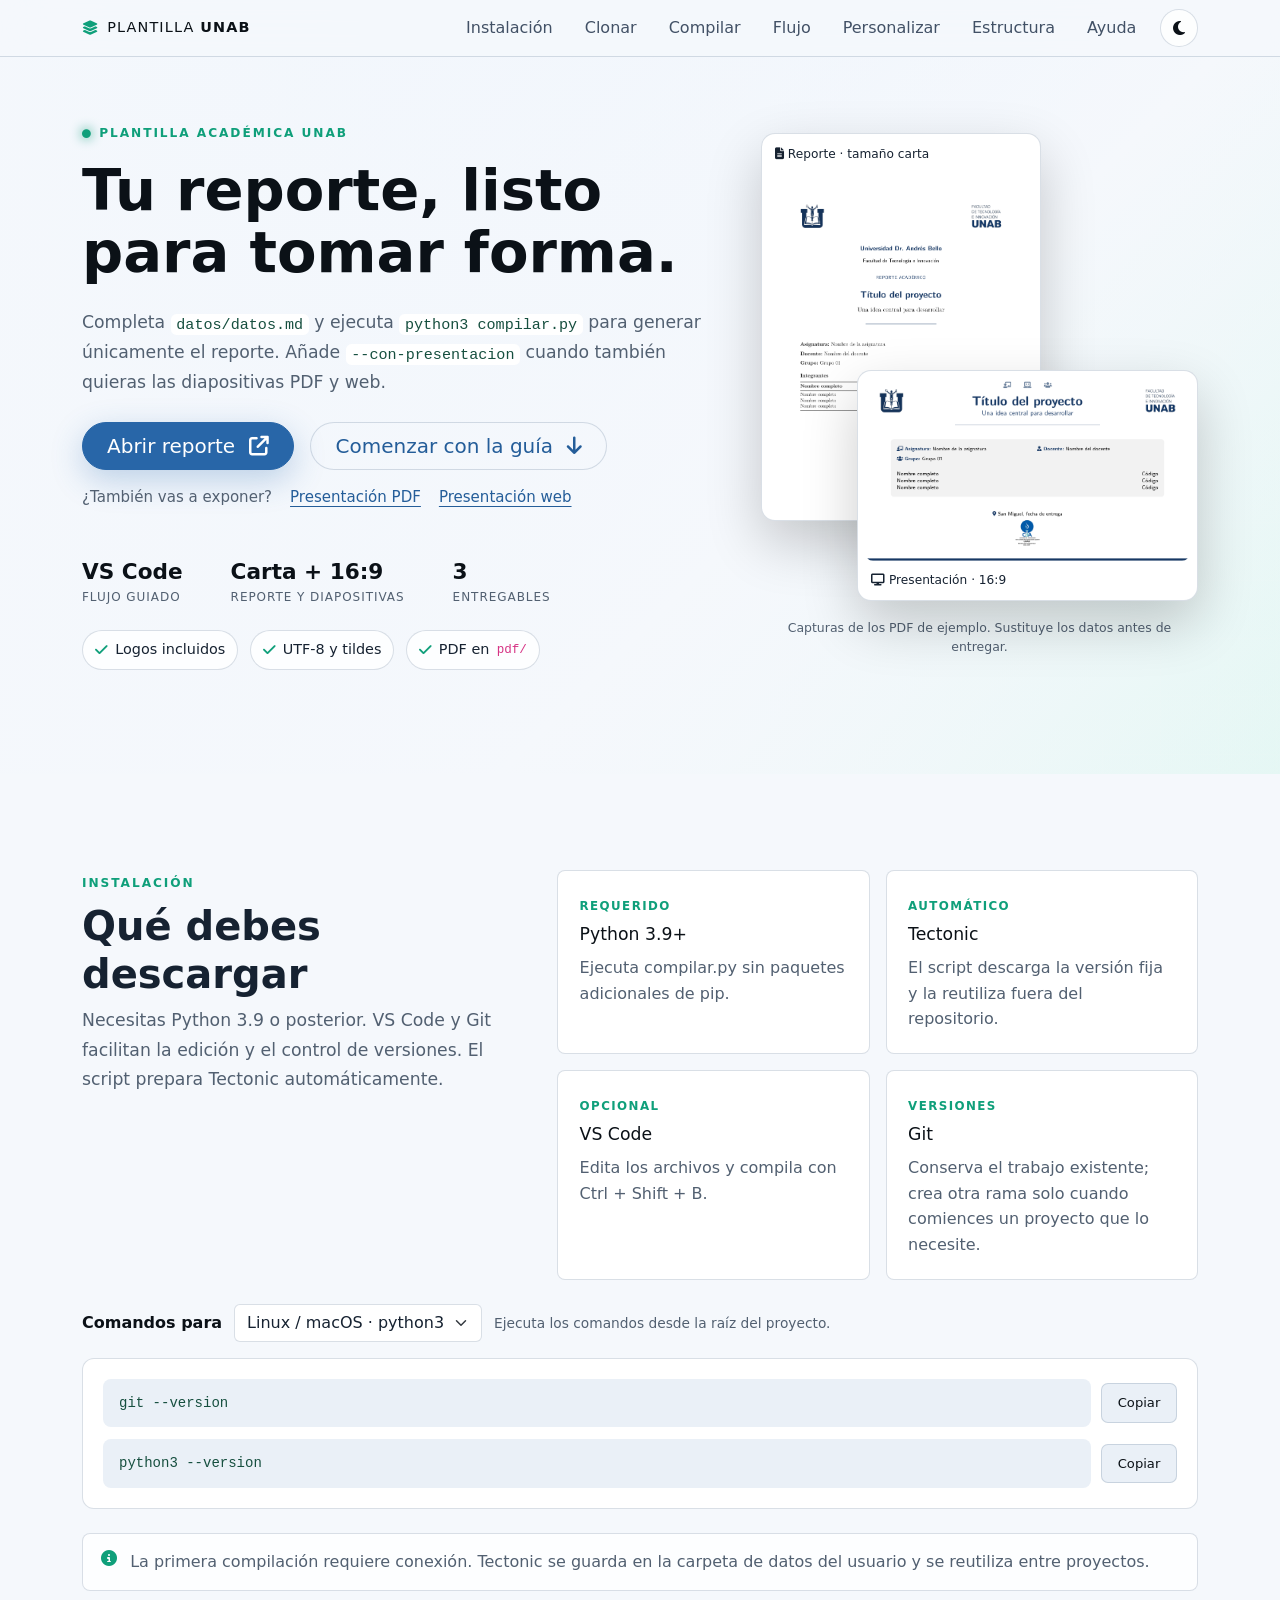
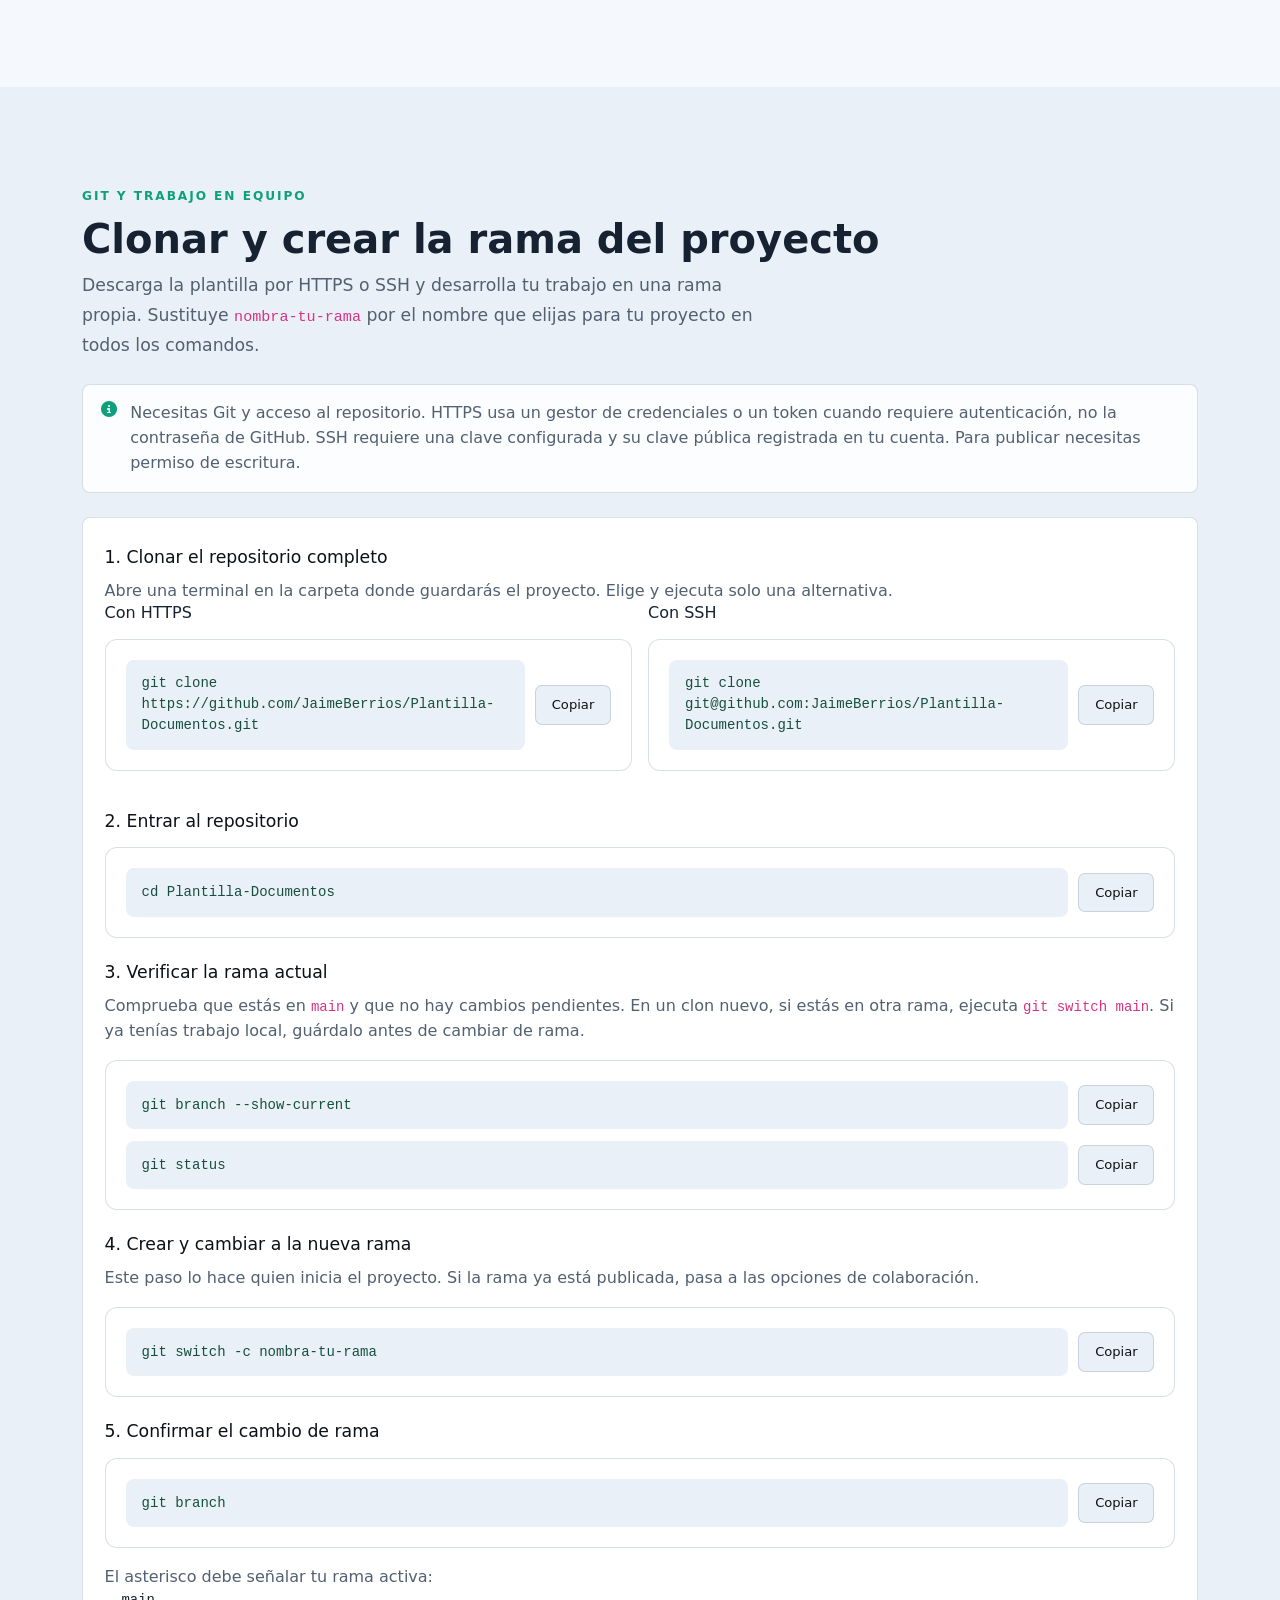
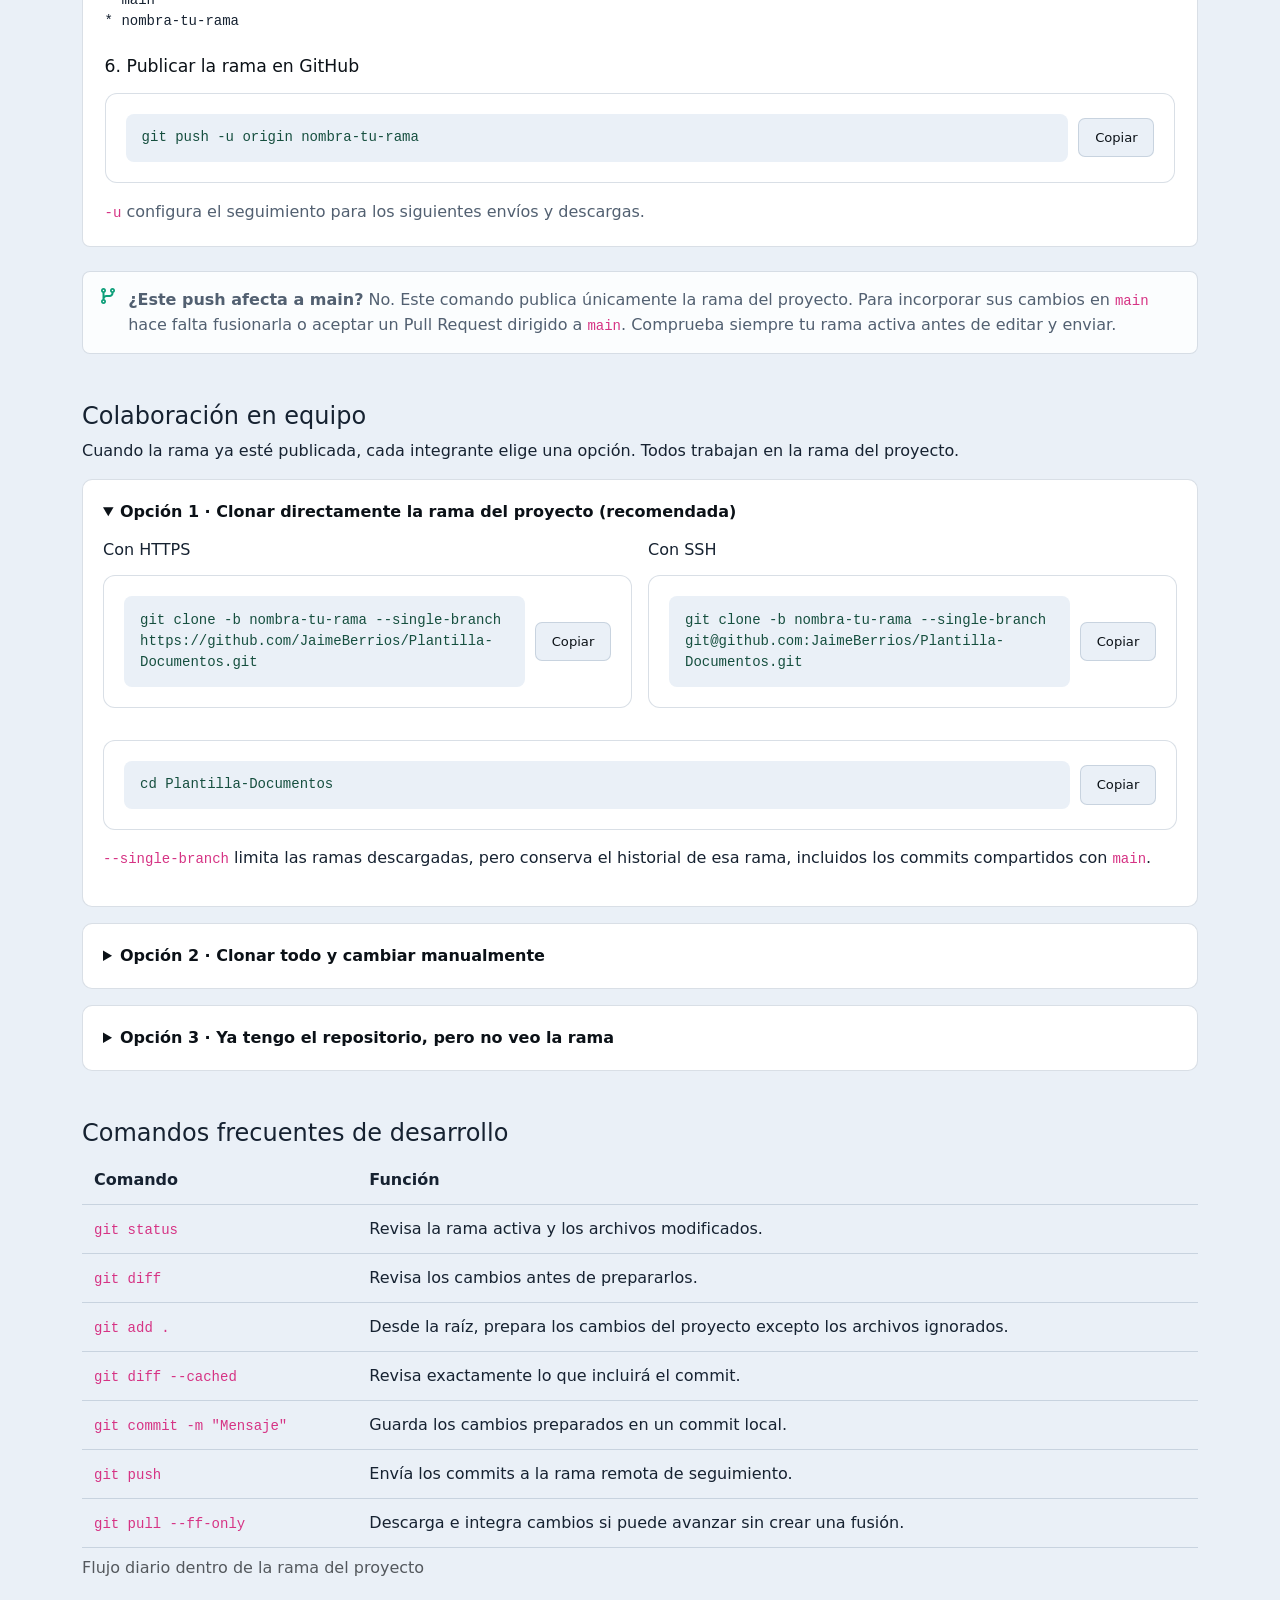
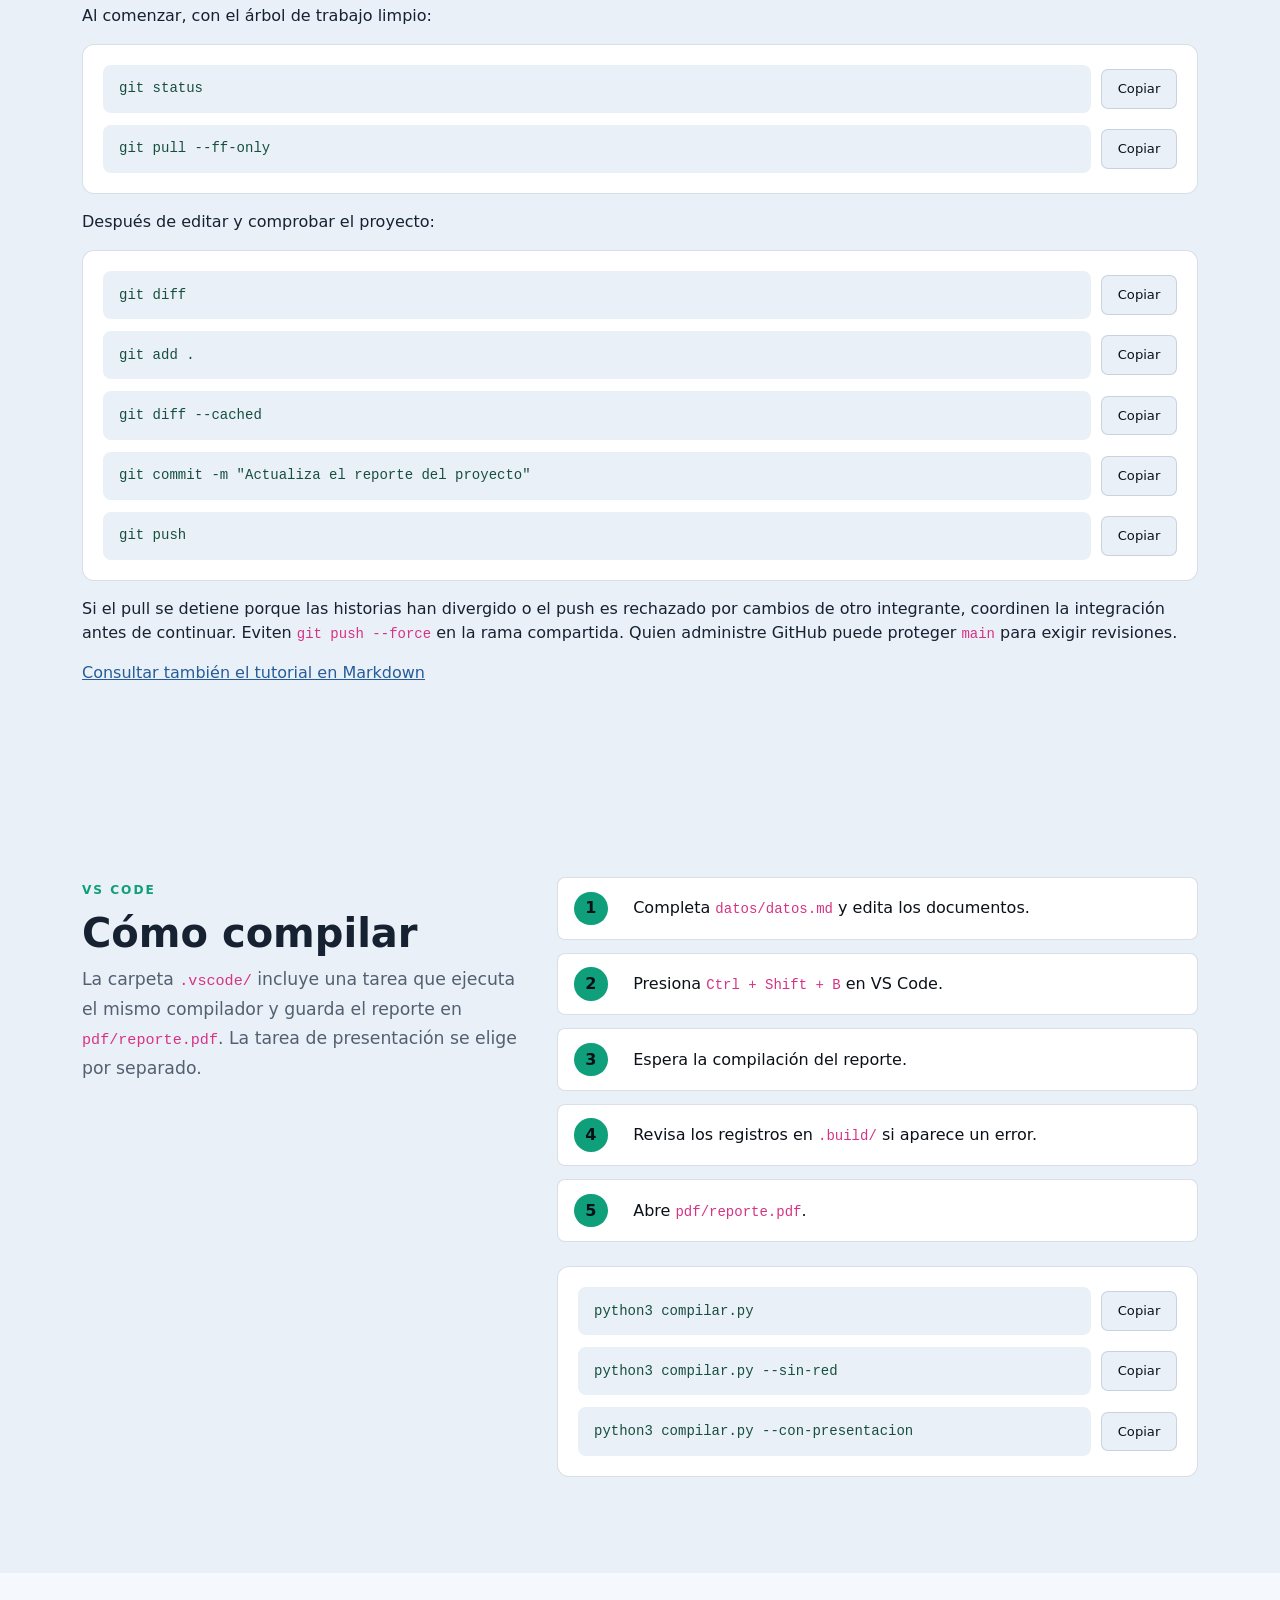
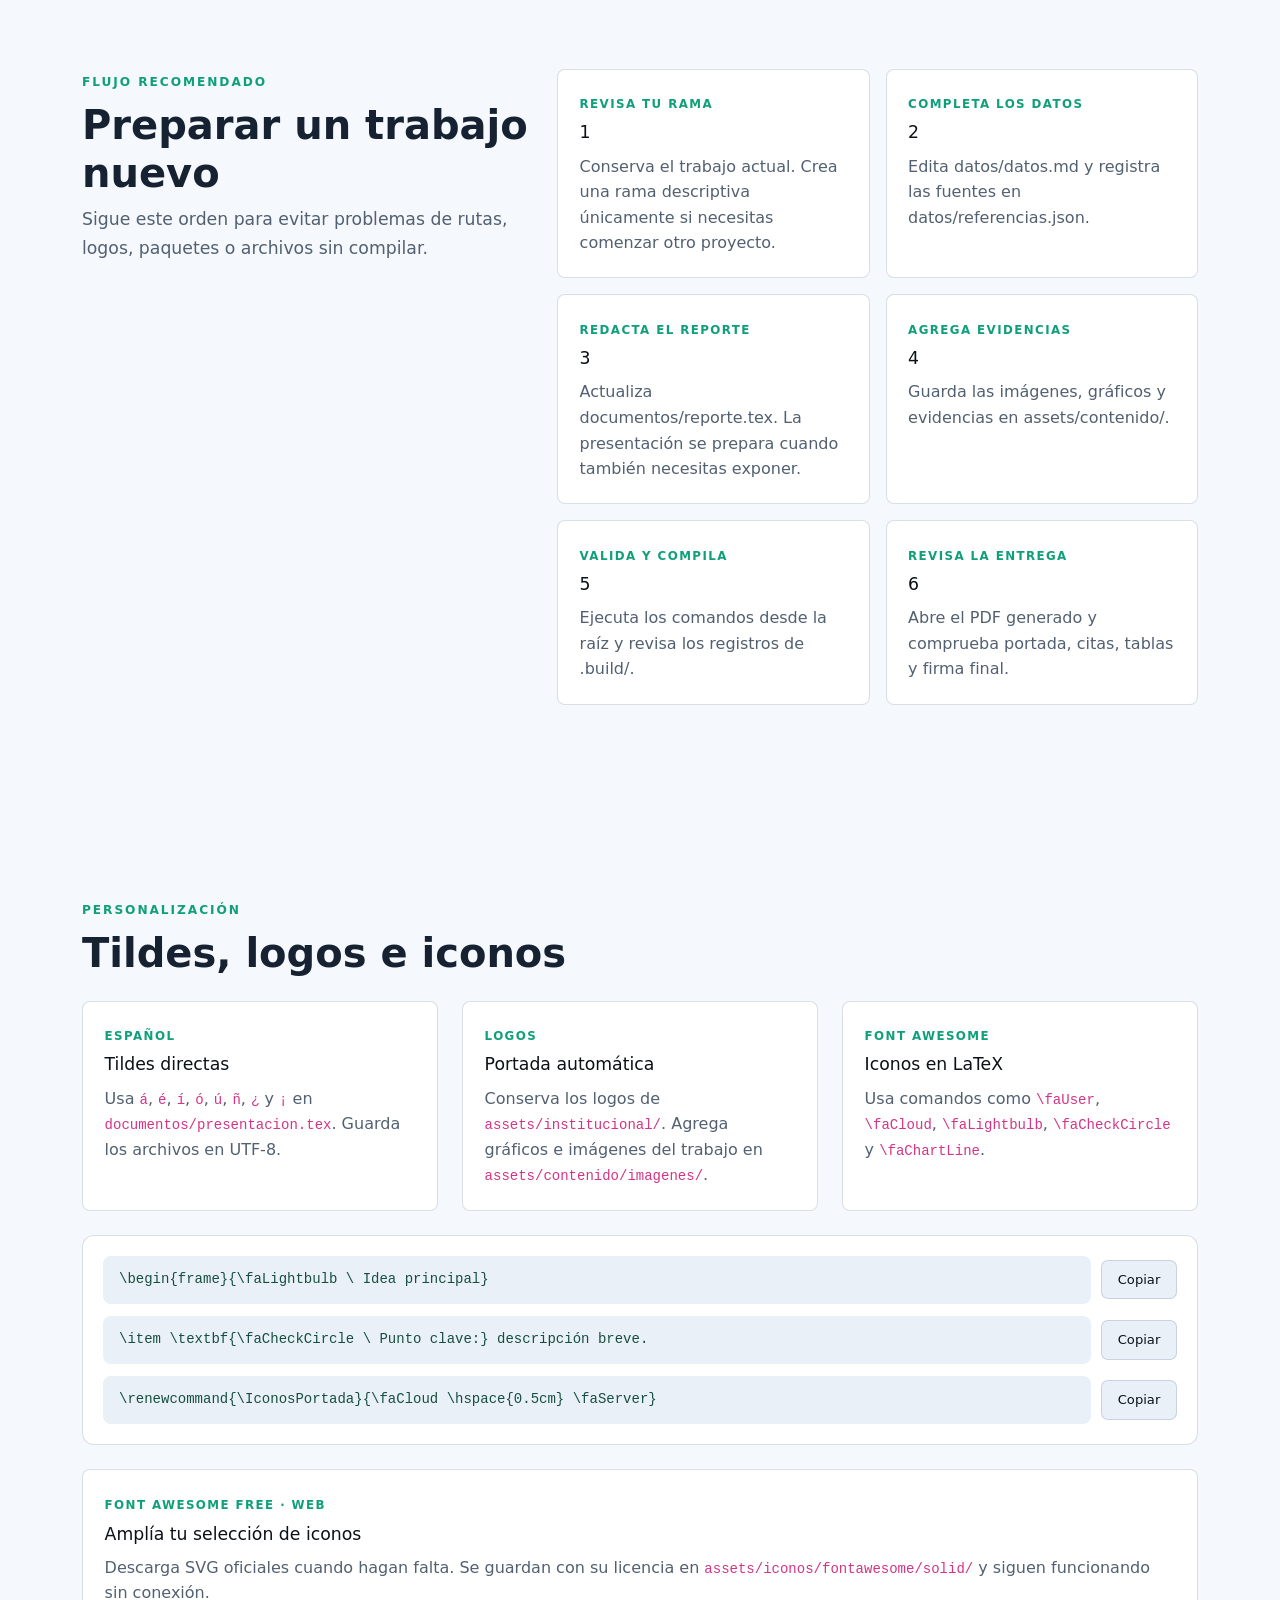
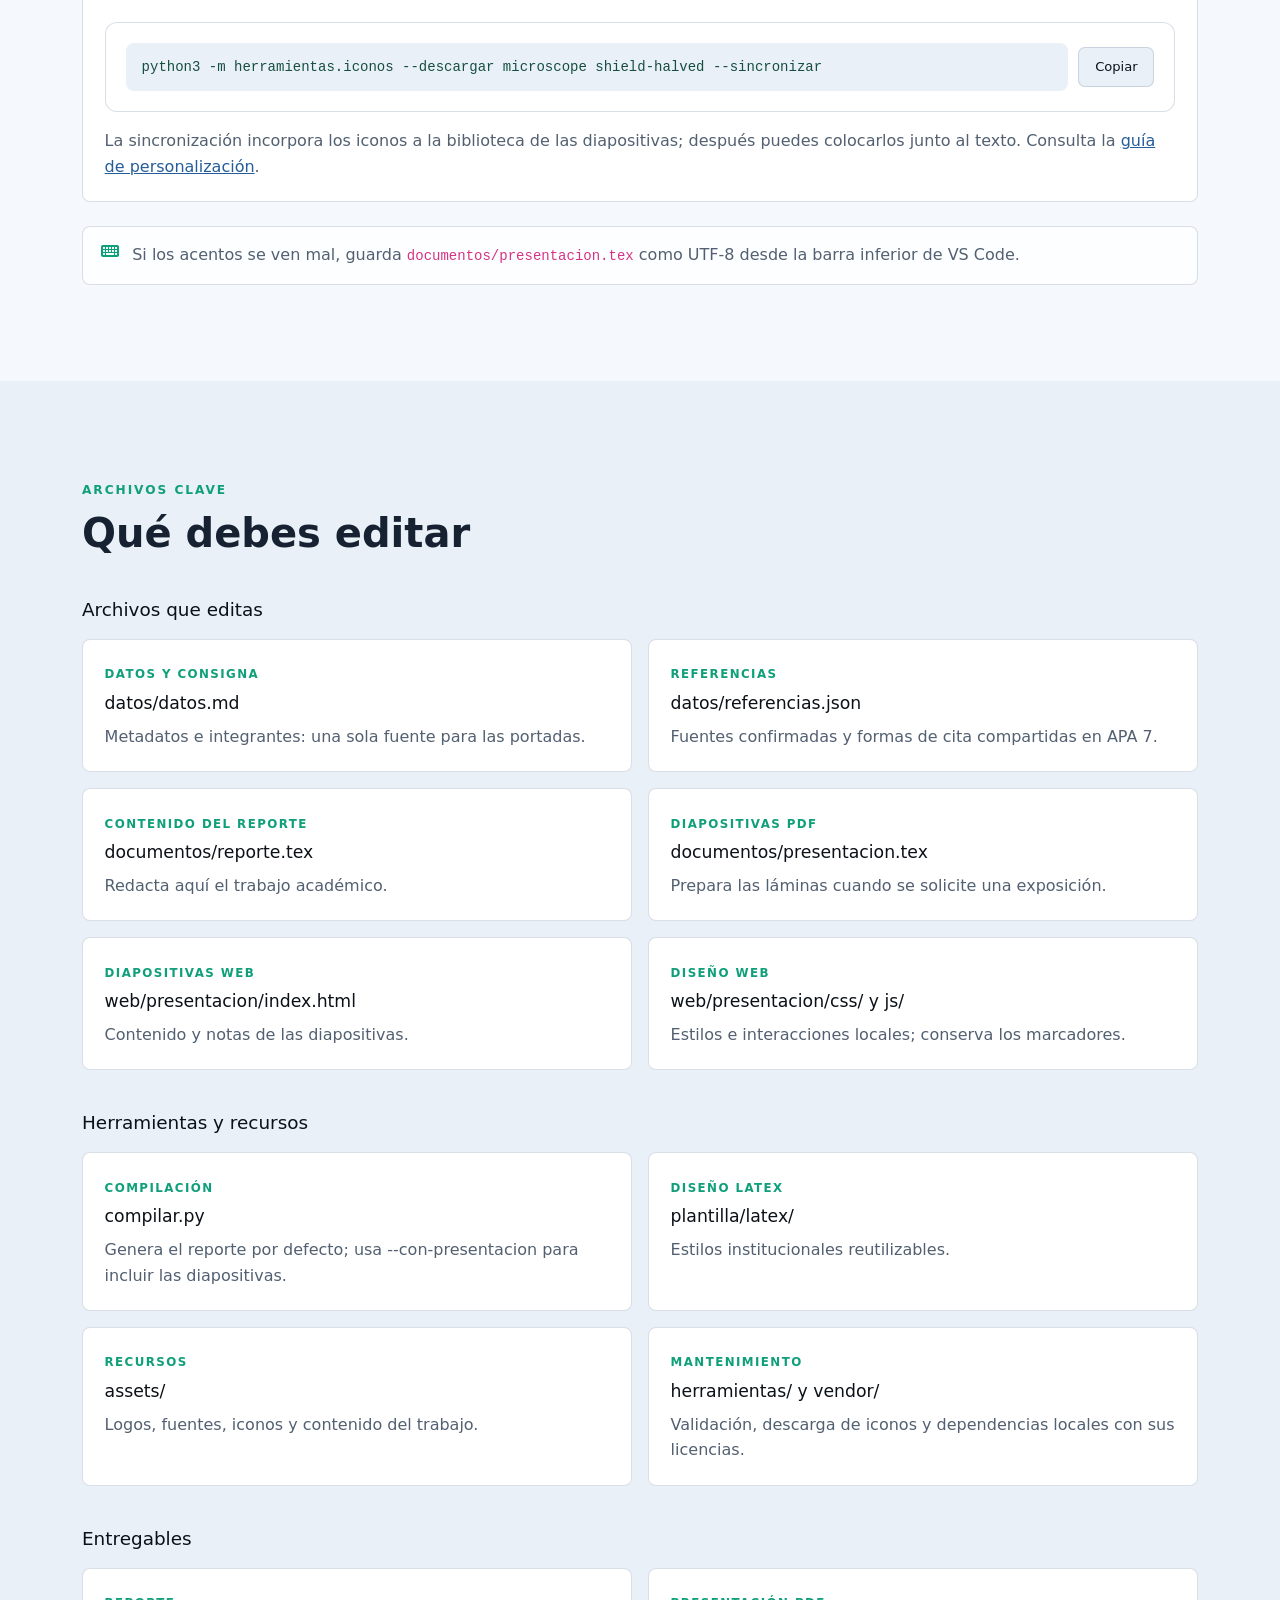
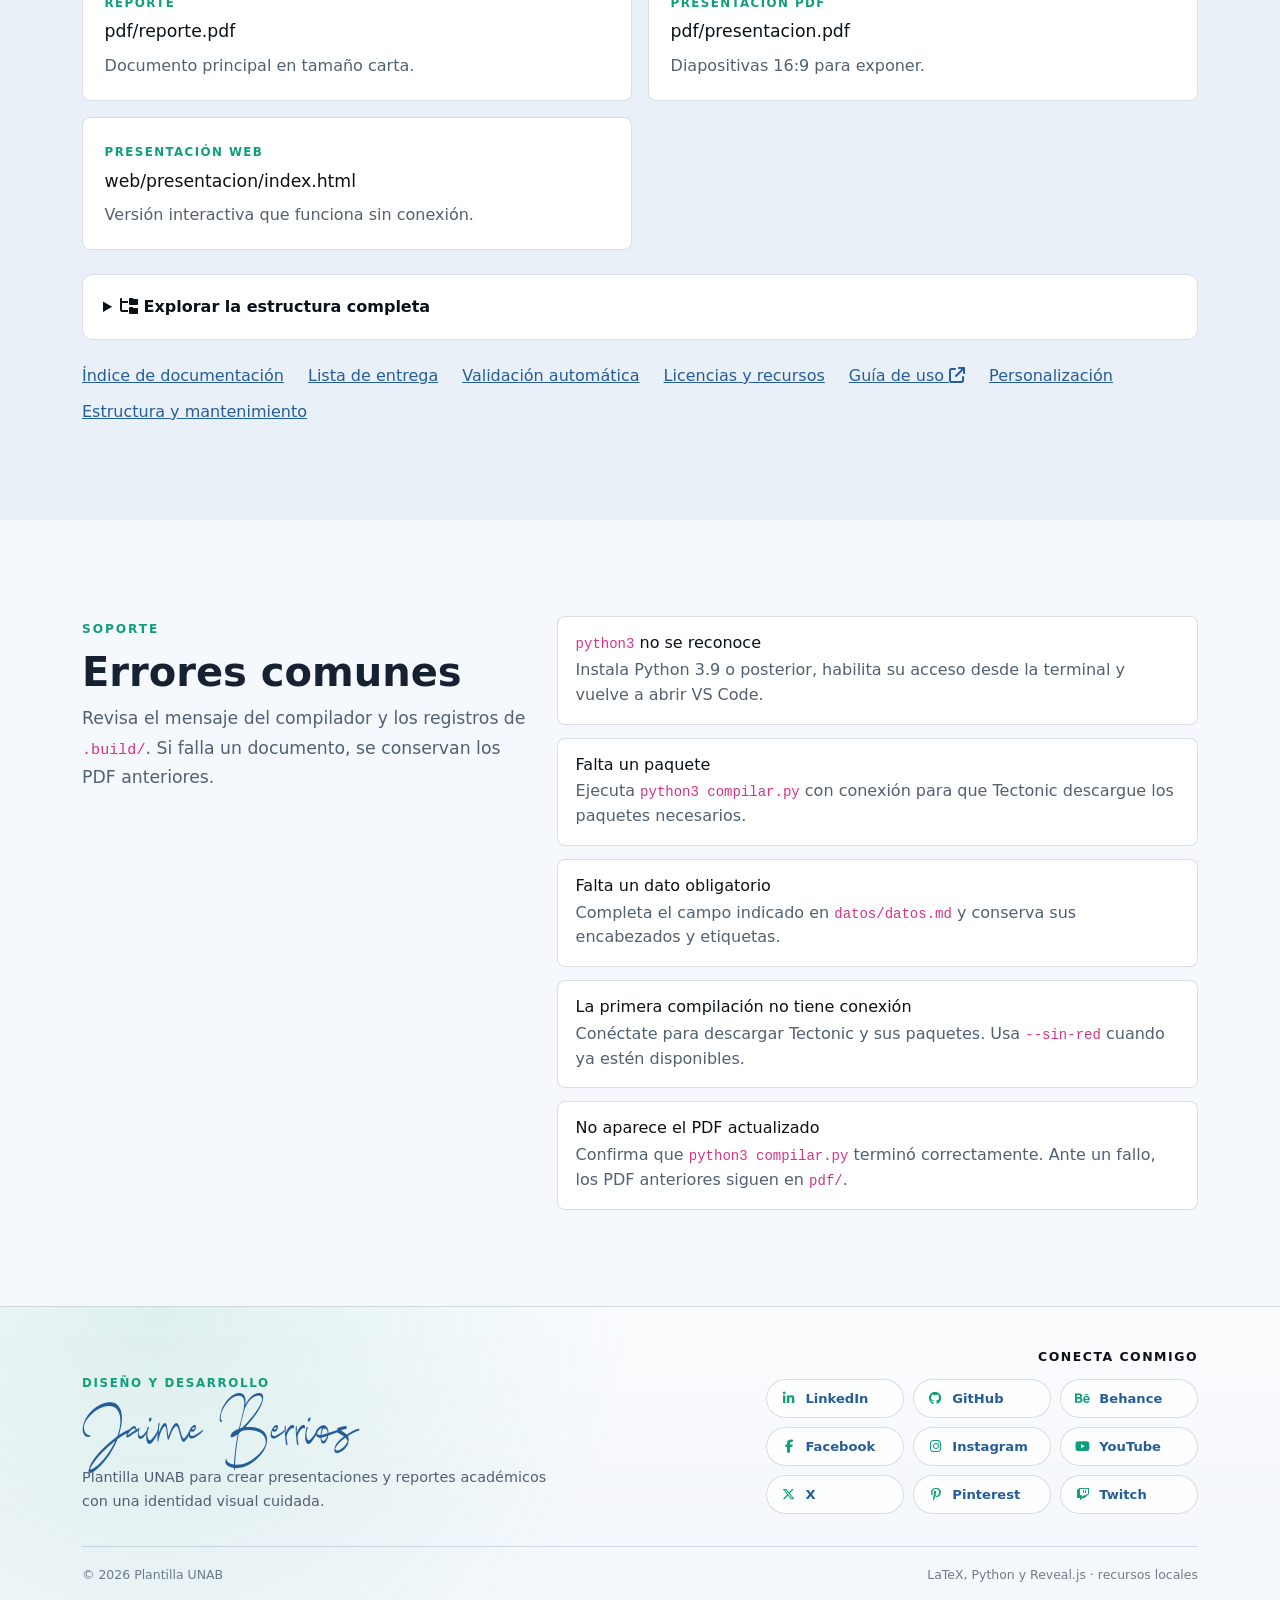
==== commit 96f62178: "Organiza documentación y añade tutorial Git y validación automática" ====
--- a/index.html
+++ b/index.html
@@ -28,6 +28,7 @@
       <div class="collapse navbar-collapse" id="mainNav">
         <ul class="navbar-nav ms-auto align-items-lg-center gap-lg-3">
           <li class="nav-item"><a class="nav-link" href="#instalacion">Instalación</a></li>
+          <li class="nav-item"><a class="nav-link" href="#clonar">Clonar</a></li>
           <li class="nav-item"><a class="nav-link" href="#compilar">Compilar</a></li>
           <li class="nav-item"><a class="nav-link" href="#flujo">Flujo</a></li>
           <li class="nav-item"><a class="nav-link" href="#personalizar">Personalizar</a></li>
@@ -120,6 +121,71 @@
       </div>
     </section>
 
+    <section id="clonar" class="section-block section-alt py-5">
+      <div class="container py-5">
+        <span class="section-kicker">Git y trabajo en equipo</span>
+        <h2 class="display-6 fw-bold mt-2">Clonar y crear la rama del proyecto</h2>
+        <p class="section-copy">Descarga la plantilla por HTTPS o SSH y desarrolla tu trabajo en una rama propia. Sustituye <code>nombra-tu-rama</code> por el nombre que elijas para tu proyecto en todos los comandos.</p>
+        <div class="note-panel my-4"><i class="fa-solid fa-circle-info" aria-hidden="true"></i><p>Necesitas Git y acceso al repositorio. HTTPS usa un gestor de credenciales o un token cuando requiere autenticación, no la contraseña de GitHub. SSH requiere una clave configurada y su clave pública registrada en tu cuenta. Para publicar necesitas permiso de escritura.</p></div>
+        <article class="info-card mb-4">
+          <h3>1. Clonar el repositorio completo</h3>
+          <p>Abre una terminal en la carpeta donde guardarás el proyecto. Elige y ejecuta solo una alternativa.</p>
+<div class="row g-3"><div class="col-lg-6"><h4 class="h6">Con HTTPS</h4><div class="code-panel my-3"><code>git clone https://github.com/JaimeBerrios/Plantilla-Documentos.git</code></div></div><div class="col-lg-6"><h4 class="h6">Con SSH</h4><div class="code-panel my-3"><code>git clone git@github.com:JaimeBerrios/Plantilla-Documentos.git</code></div></div></div>
+          <h3 class="mt-4">2. Entrar al repositorio</h3>
+<div class="code-panel my-3"><code>cd Plantilla-Documentos</code></div>
+          <h3 class="mt-4">3. Verificar la rama actual</h3>
+          <p>Comprueba que estás en <code>main</code> y que no hay cambios pendientes. En un clon nuevo, si estás en otra rama, ejecuta <code>git switch main</code>. Si ya tenías trabajo local, guárdalo antes de cambiar de rama.</p>
+<div class="code-panel my-3"><code>git branch --show-current</code><code>git status</code></div>
+          <h3 class="mt-4">4. Crear y cambiar a la nueva rama</h3>
+          <p>Este paso lo hace quien inicia el proyecto. Si la rama ya está publicada, pasa a las opciones de colaboración.</p>
+<div class="code-panel my-3"><code>git switch -c nombra-tu-rama</code></div>
+          <h3 class="mt-4">5. Confirmar el cambio de rama</h3>
+<div class="code-panel my-3"><code>git branch</code></div>
+          <p>El asterisco debe señalar tu rama activa:</p>
+          <pre class="mb-0">  main
+* nombra-tu-rama</pre>
+          <h3 class="mt-4">6. Publicar la rama en GitHub</h3>
+<div class="code-panel my-3"><code>git push -u origin nombra-tu-rama</code></div>
+          <p><code>-u</code> configura el seguimiento para los siguientes envíos y descargas.</p>
+        </article>
+        <div class="note-panel mb-4"><i class="fa-solid fa-code-branch" aria-hidden="true"></i><p><strong>¿Este push afecta a main?</strong> No. Este comando publica únicamente la rama del proyecto. Para incorporar sus cambios en <code>main</code> hace falta fusionarla o aceptar un Pull Request dirigido a <code>main</code>. Comprueba siempre tu rama activa antes de editar y enviar.</p></div>
+        <h3 class="h4 mt-5">Colaboración en equipo</h3>
+        <p>Cuando la rama ya esté publicada, cada integrante elige una opción. Todos trabajan en la rama del proyecto.</p>
+        <details class="arbol-carpetas mt-3" open>
+          <summary>Opción 1 · Clonar directamente la rama del proyecto (recomendada)</summary>
+          <div class="mt-3"><div class="row g-3"><div class="col-lg-6"><h4 class="h6">Con HTTPS</h4><div class="code-panel my-3"><code>git clone -b nombra-tu-rama --single-branch https://github.com/JaimeBerrios/Plantilla-Documentos.git</code></div></div><div class="col-lg-6"><h4 class="h6">Con SSH</h4><div class="code-panel my-3"><code>git clone -b nombra-tu-rama --single-branch git@github.com:JaimeBerrios/Plantilla-Documentos.git</code></div></div></div><div class="code-panel my-3"><code>cd Plantilla-Documentos</code></div><p><code>--single-branch</code> limita las ramas descargadas, pero conserva el historial de esa rama, incluidos los commits compartidos con <code>main</code>.</p></div>
+        </details>
+        <details class="arbol-carpetas mt-3">
+          <summary>Opción 2 · Clonar todo y cambiar manualmente</summary>
+          <div class="mt-3"><div class="row g-3"><div class="col-lg-6"><h4 class="h6">Con HTTPS</h4><div class="code-panel my-3"><code>git clone https://github.com/JaimeBerrios/Plantilla-Documentos.git</code></div></div><div class="col-lg-6"><h4 class="h6">Con SSH</h4><div class="code-panel my-3"><code>git clone git@github.com:JaimeBerrios/Plantilla-Documentos.git</code></div></div></div><div class="code-panel my-3"><code>cd Plantilla-Documentos</code><code>git switch nombra-tu-rama</code></div></div>
+        </details>
+        <details class="arbol-carpetas mt-3">
+          <summary>Opción 3 · Ya tengo el repositorio, pero no veo la rama</summary>
+          <div class="mt-3"><p>Desde la carpeta del repositorio, descarga la información remota y crea la rama local con seguimiento. Sirve con HTTPS y SSH.</p><div class="code-panel my-3"><code>git fetch origin</code><code>git switch -c nombra-tu-rama --track origin/nombra-tu-rama</code></div><p>Si la rama local ya existe, usa <code>git switch nombra-tu-rama</code>. Si clonaste otra rama con <code>--single-branch</code>, amplía primero las ramas seguidas y luego ejecuta los comandos anteriores:</p><div class="code-panel my-3"><code>git remote set-branches --add origin nombra-tu-rama</code></div></div>
+        </details>
+        <h3 class="h4 mt-5">Comandos frecuentes de desarrollo</h3>
+        <div class="table-responsive"><table class="table">
+          <caption>Flujo diario dentro de la rama del proyecto</caption>
+          <thead><tr><th scope="col">Comando</th><th scope="col">Función</th></tr></thead>
+          <tbody>
+            <tr><td><code>git status</code></td><td>Revisa la rama activa y los archivos modificados.</td></tr>
+            <tr><td><code>git diff</code></td><td>Revisa los cambios antes de prepararlos.</td></tr>
+            <tr><td><code>git add .</code></td><td>Desde la raíz, prepara los cambios del proyecto excepto los archivos ignorados.</td></tr>
+            <tr><td><code>git diff --cached</code></td><td>Revisa exactamente lo que incluirá el commit.</td></tr>
+            <tr><td><code>git commit -m "Mensaje"</code></td><td>Guarda los cambios preparados en un commit local.</td></tr>
+            <tr><td><code>git push</code></td><td>Envía los commits a la rama remota de seguimiento.</td></tr>
+            <tr><td><code>git pull --ff-only</code></td><td>Descarga e integra cambios si puede avanzar sin crear una fusión.</td></tr>
+          </tbody>
+        </table></div>
+        <p>Al comenzar, con el árbol de trabajo limpio:</p>
+<div class="code-panel my-3"><code>git status</code><code>git pull --ff-only</code></div>
+        <p>Después de editar y comprobar el proyecto:</p>
+<div class="code-panel my-3"><code>git diff</code><code>git add .</code><code>git diff --cached</code><code>git commit -m &quot;Actualiza el reporte del proyecto&quot;</code><code>git push</code></div>
+        <p>Si el pull se detiene porque las historias han divergido o el push es rechazado por cambios de otro integrante, coordinen la integración antes de continuar. Eviten <code>git push --force</code> en la rama compartida. Quien administre GitHub puede proteger <code>main</code> para exigir revisiones.</p>
+        <a href="docs/uso/clonacion-y-ramas.md">Consultar también el tutorial en Markdown</a>
+      </div>
+    </section>
+
     <section id="compilar" class="section-block section-alt py-5">
       <div class="container py-5">
         <div class="row g-4 align-items-start">
@@ -202,7 +268,7 @@
           <h3 class="mt-2">Amplía tu selección de iconos</h3>
           <p>Descarga SVG oficiales cuando hagan falta. Se guardan con su licencia en <code>assets/iconos/fontawesome/solid/</code> y siguen funcionando sin conexión.</p>
           <div class="code-panel mt-3"><code>python -m herramientas.iconos --descargar microscope shield-halved --sincronizar</code></div>
-          <p class="mt-3">La sincronización incorpora los iconos a la biblioteca de las diapositivas; después puedes colocarlos junto al texto. Consulta la <a href="docs/personalizacion.md">guía de personalización</a>.</p>
+          <p class="mt-3">La sincronización incorpora los iconos a la biblioteca de las diapositivas; después puedes colocarlos junto al texto. Consulta la <a href="docs/uso/personalizacion.md">guía de personalización</a>.</p>
         </article>
         <div class="note-panel mt-4">
           <i class="fa-solid fa-keyboard" aria-hidden="true"></i>
@@ -235,14 +301,20 @@
 ├── herramientas/          Compilación, validación e iconos
 ├── vendor/                Dependencias locales y licencias
 ├── ejemplos/              Demo de referencia
-├── docs/                  Guías de uso y mantenimiento
+├── docs/                  Índice y mapa de estructura
+│   ├── uso/               Clonación, uso y personalización
+│   └── mantenimiento/     Registro de verificación
 ├── pdf/                   Entregables generados
 ├── tests/                 Pruebas automatizadas
 └── .build/                Temporales fuera de Git</pre>
         </details>
         <div class="documentacion-links mt-4" aria-label="Documentación de la plantilla">
-          <a href="docs/guia-de-uso.md">Guía de uso <i class="fa-solid fa-arrow-up-right-from-square" aria-hidden="true"></i></a>
-          <a href="docs/personalizacion.md">Personalización</a>
+          <a href="docs/README.md">Índice de documentación</a>
+          <a href="docs/uso/lista-de-entrega.md">Lista de entrega</a>
+          <a href="docs/mantenimiento/validacion-automatica.md">Validación automática</a>
+          <a href="docs/mantenimiento/licencias.md">Licencias y recursos</a>
+          <a href="docs/uso/guia-de-uso.md">Guía de uso <i class="fa-solid fa-arrow-up-right-from-square" aria-hidden="true"></i></a>
+          <a href="docs/uso/personalizacion.md">Personalización</a>
           <a href="docs/estructura.md">Estructura y mantenimiento</a>
         </div>
       </div>
@@ -337,14 +409,13 @@
       </div>
       <div class="footer-bottom">
         <span>&copy; <span id="currentYear"></span> Plantilla UNAB</span>
-        <button type="button" id="themeSystem" class="tema-sistema">Usar tema del sistema</button>
         <span>LaTeX, Python y Reveal.js · recursos locales</span>
       </div>
     </div>
   </footer>
 
   <div id="portalStatus" class="visually-hidden" role="status" aria-live="polite"></div>
-  <noscript><p class="container py-4">Activa JavaScript para copiar comandos y usar las guías interactivas. Puedes abrir el <a href="pdf/reporte.pdf">reporte</a> o consultar la <a href="docs/guia-de-uso.md">guía de uso</a>.</p></noscript>
+  <noscript><p class="container py-4">Activa JavaScript para copiar comandos y usar las guías interactivas. Puedes abrir el <a href="pdf/reporte.pdf">reporte</a> o consultar la <a href="docs/uso/guia-de-uso.md">guía de uso</a>.</p></noscript>
   <script src="vendor/bootstrap/js/bootstrap.bundle.min.js"></script>
   <script src="web/portal/js/app.js"></script>
 </body>
--- a/web/portal/css/styles.css
+++ b/web/portal/css/styles.css
@@ -583,7 +583,9 @@
 .arbol-carpetas summary { color: var(--heading); font-weight: 600; cursor: pointer; }
 .arbol-carpetas pre { margin: 20px 0 0; font-size: .85rem; color: var(--muted); line-height: 1.8; }
 .documentacion-links { display: flex; flex-wrap: wrap; gap: 12px 24px; }
-.tema-sistema { color: var(--muted); background: none; border: none; text-decoration: underline; text-underline-offset: 3px; padding: 0; }
+#clonar code { overflow-wrap: anywhere; }
+#clonar .table { --bs-table-bg: transparent; --bs-table-color: var(--text); --bs-table-border-color: var(--line); }
+#clonar .table th, #clonar .table td { padding: 12px; }
 .hero-stats span { color: var(--muted); }
 @media (max-width: 991.98px) {
   .hero-layout { padding-top: 100px; }
@@ -593,6 +595,12 @@
   .social-links a { padding: 0 10px; }
 }
 @media (max-width: 575.98px) {
+  .section-block .container.py-5 { padding-top: 1.5rem !important; padding-bottom: 1.5rem !important; }
+  .sistema-selector select { width: 100%; min-width: 0; }
+  .nav-link { min-height: 44px; display: flex; align-items: center; }
+  .theme-toggle { width: 44px; height: 44px; }
+  #clonar .table { font-size: .9rem; }
+  #clonar .table th, #clonar .table td { padding: 10px 6px; }
   .hero-layout { padding-top: 100px; padding-bottom: 48px; }
   .vistas-previas { min-height: 340px; max-width: 340px; }
   .footer-inner { grid-template-columns: 1fr; }
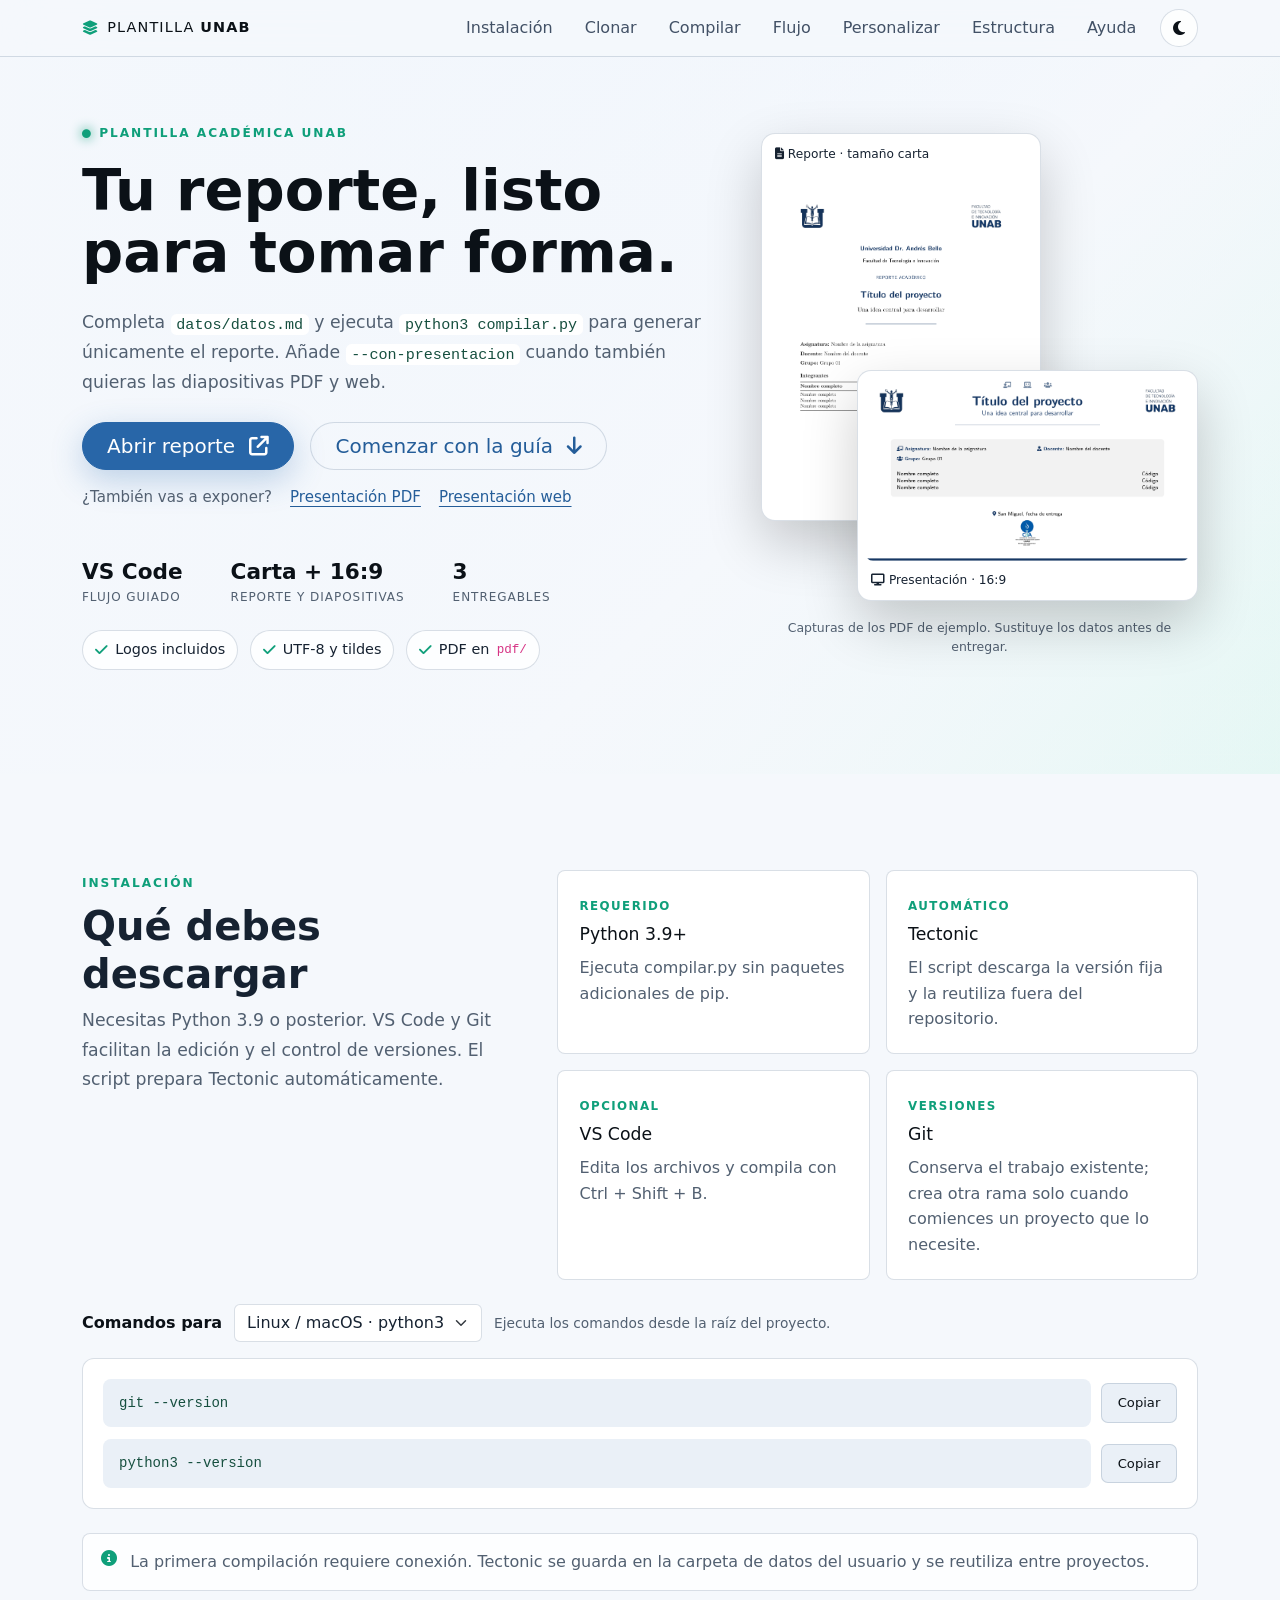
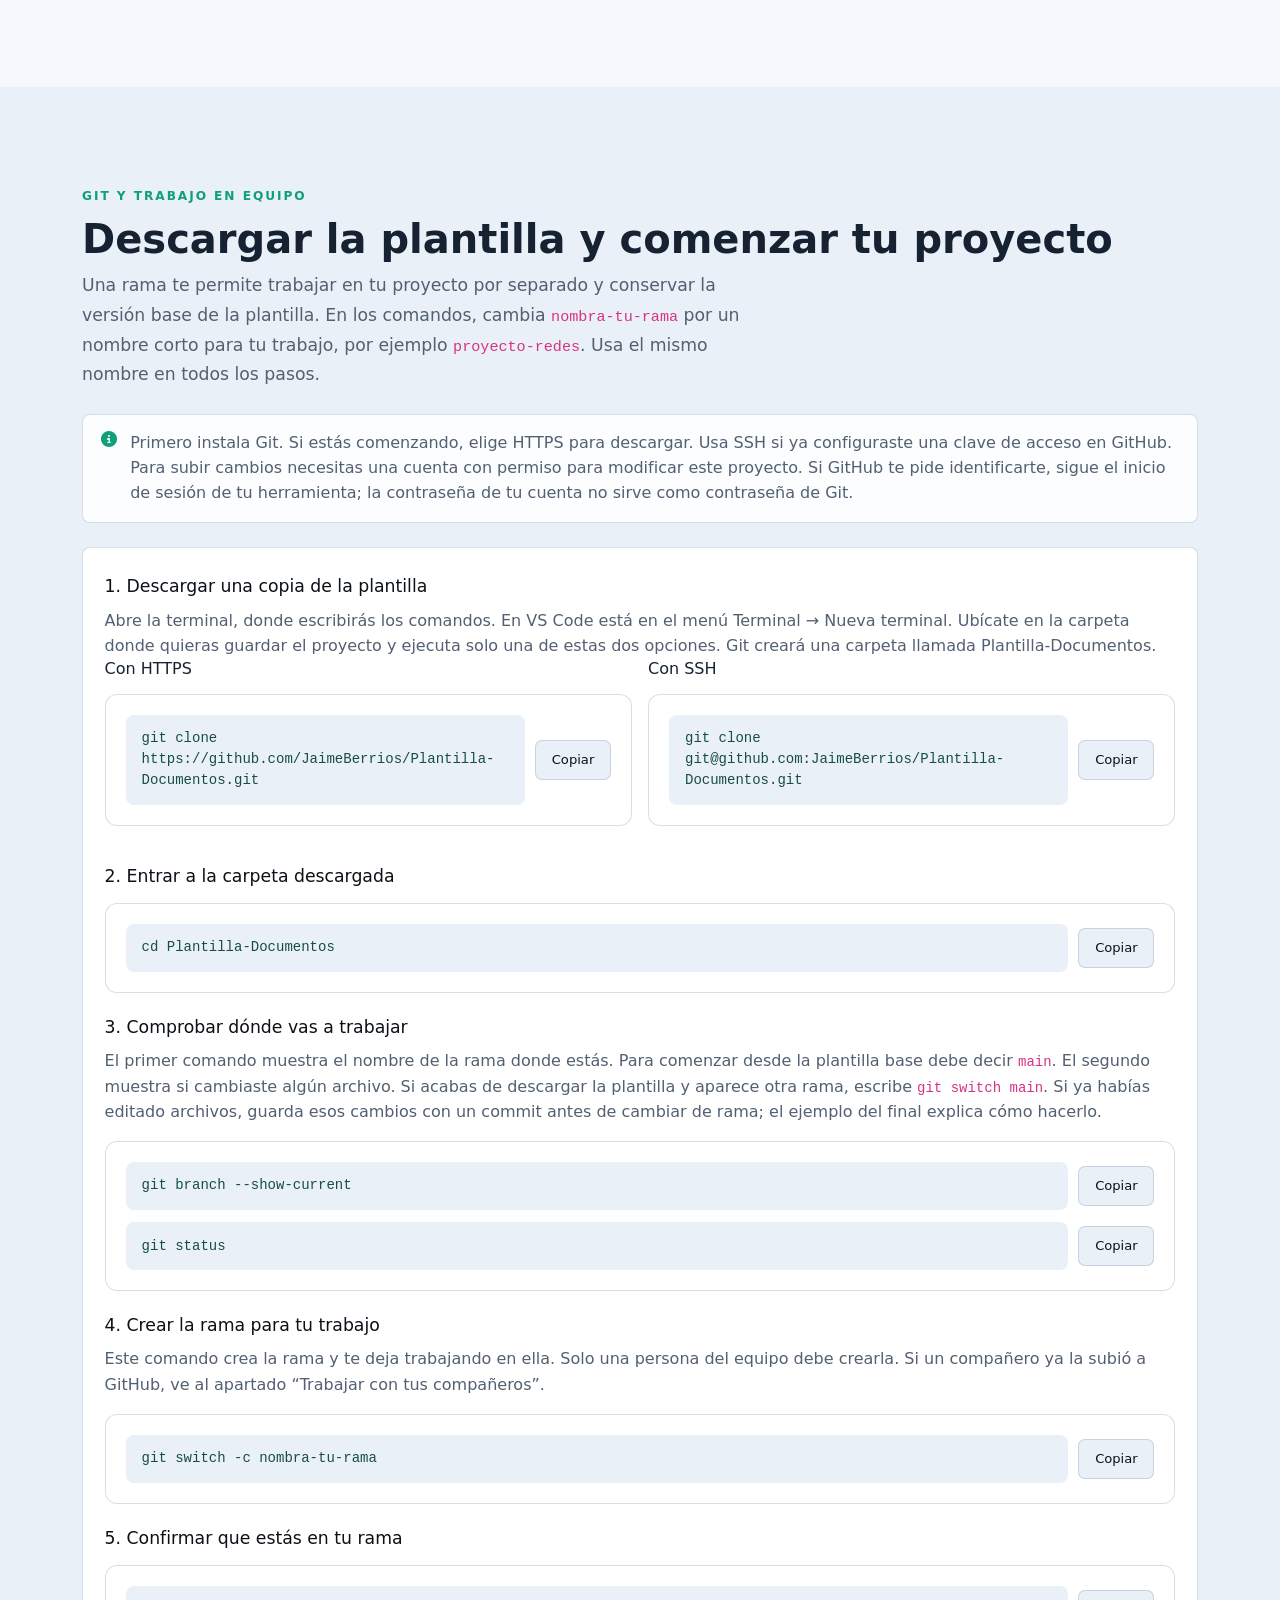
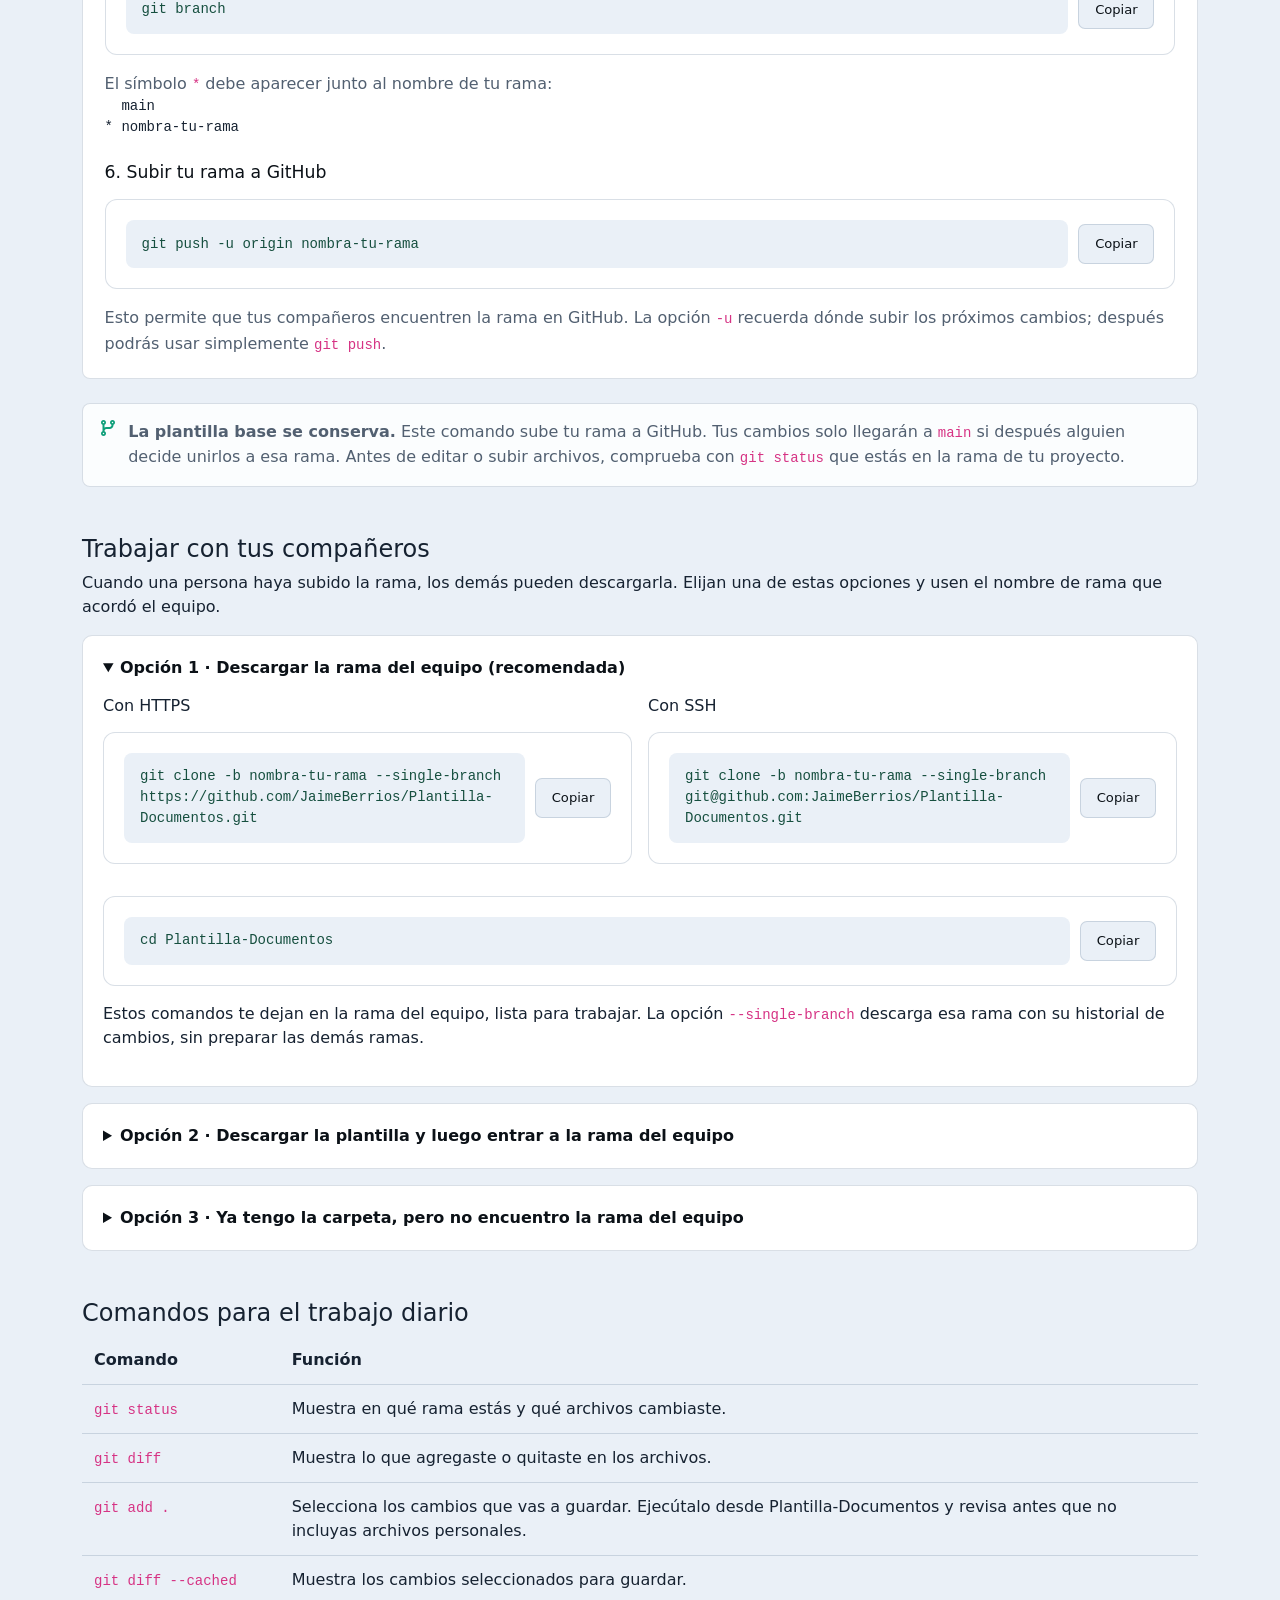
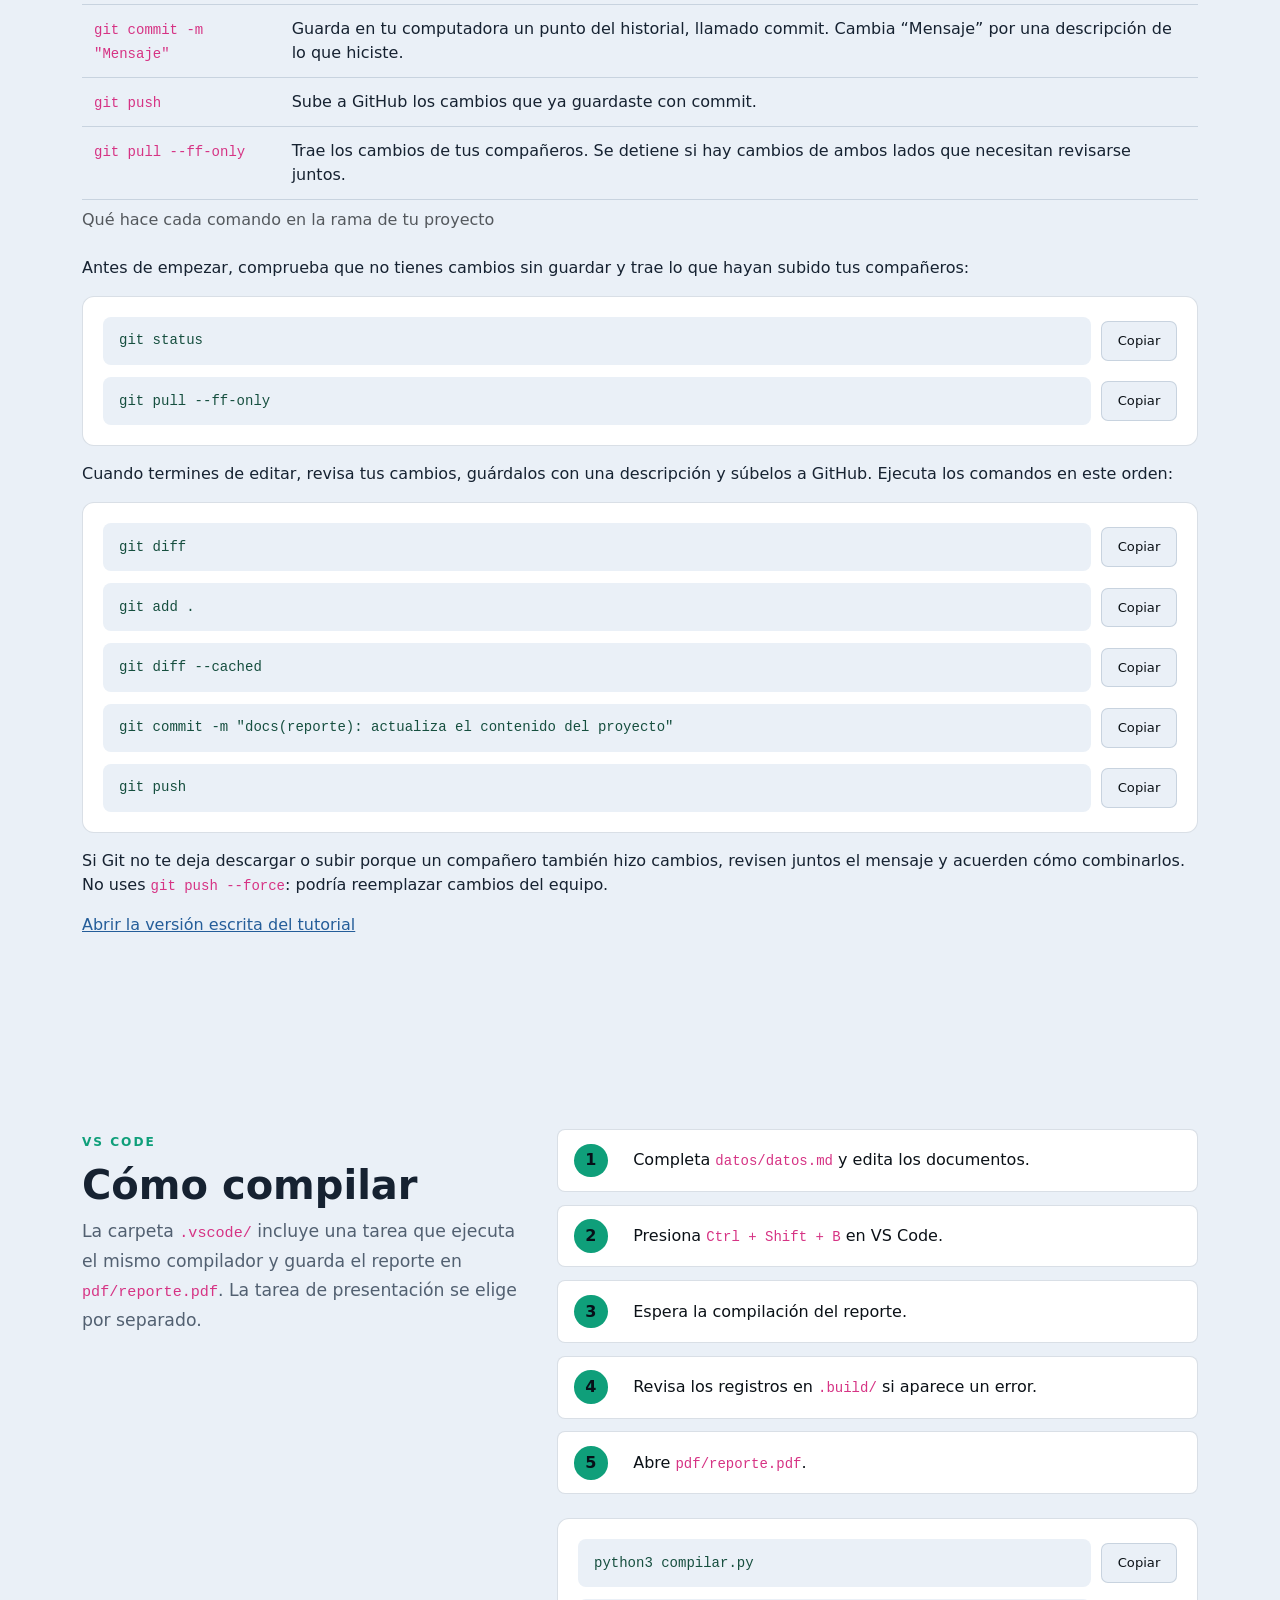
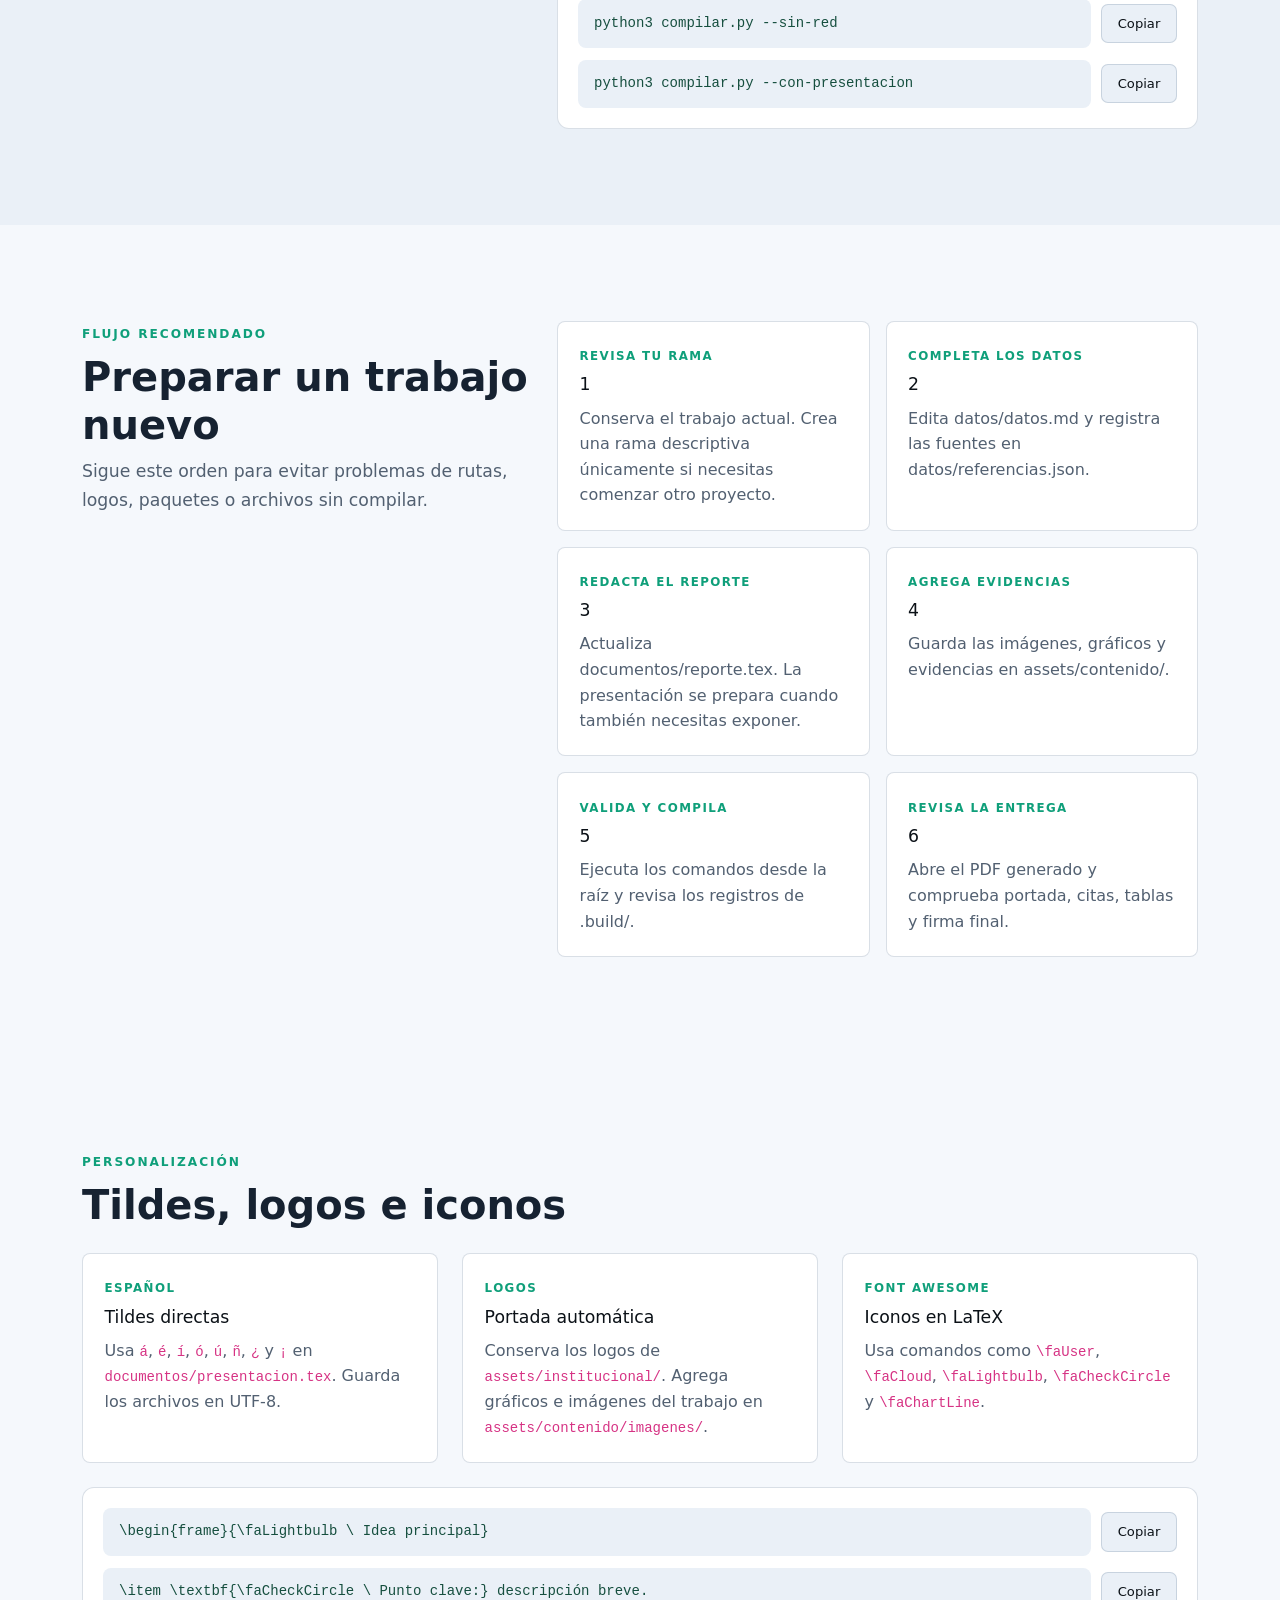
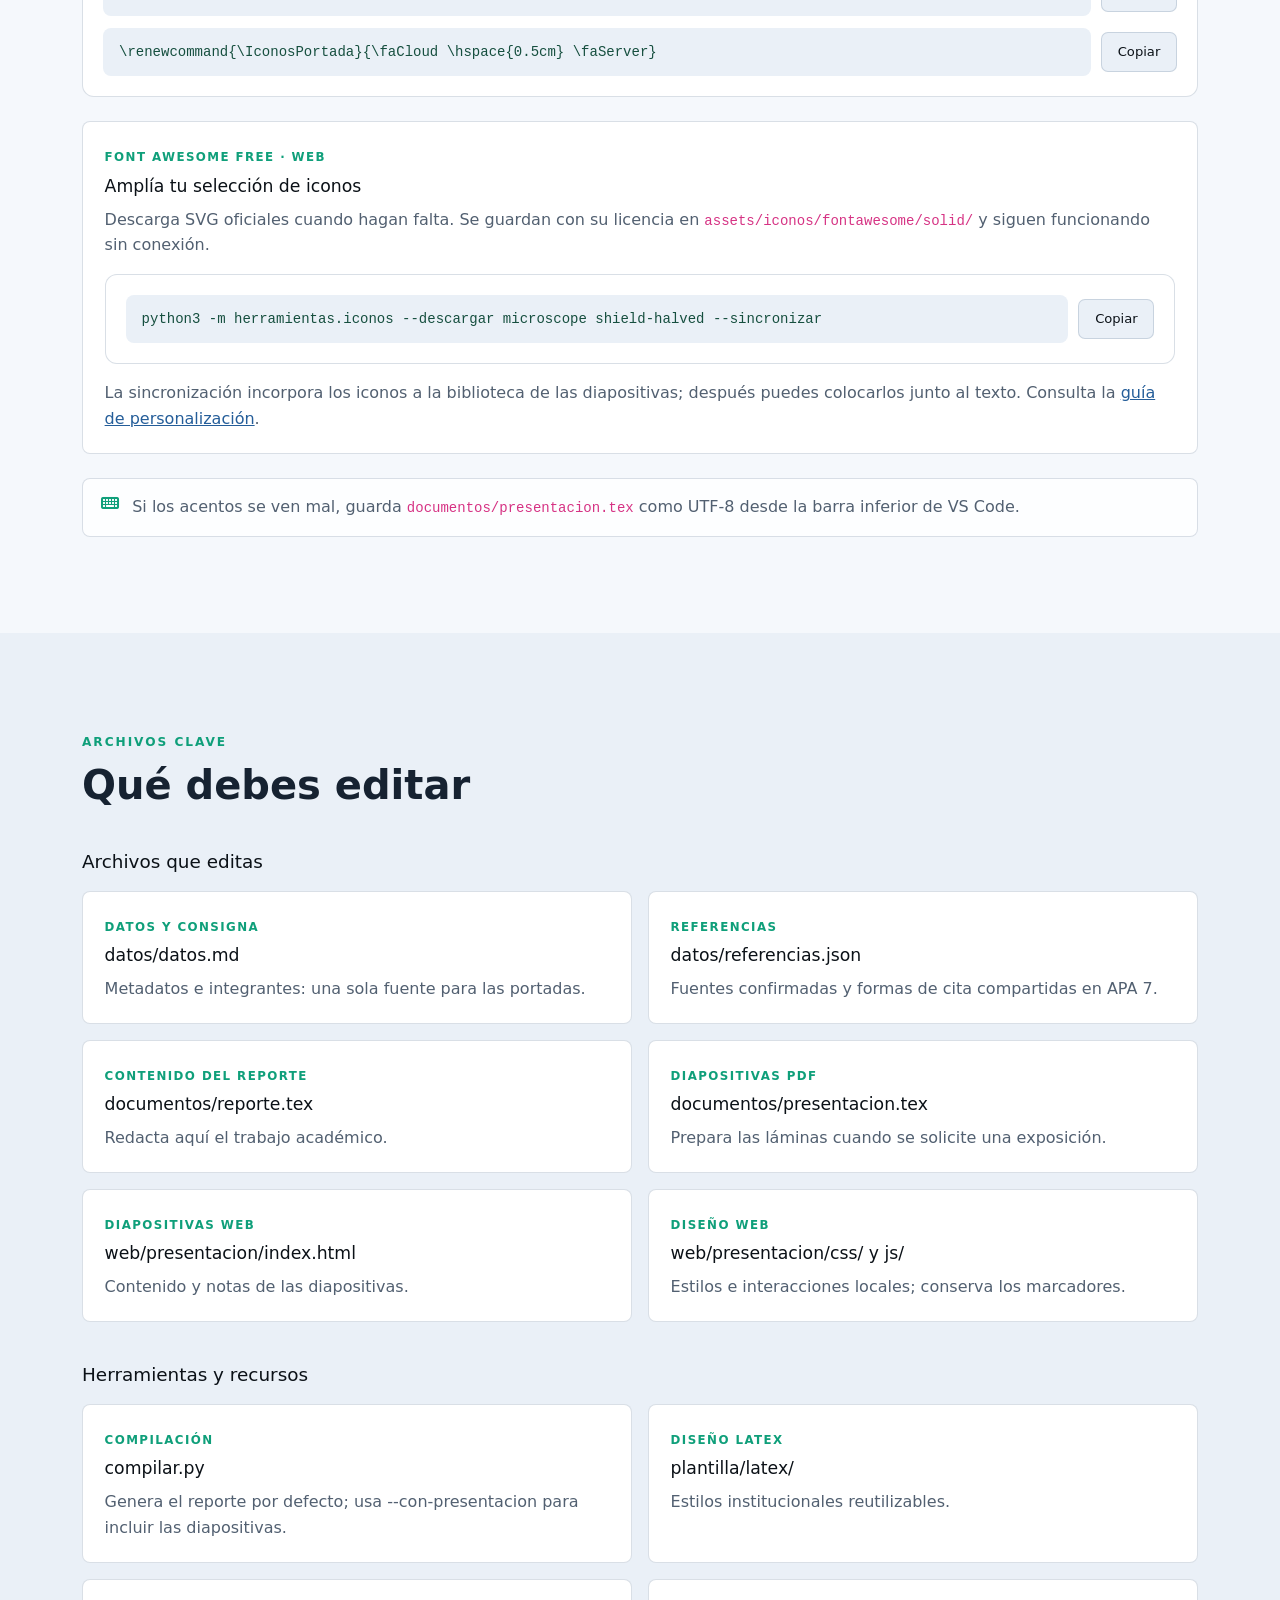
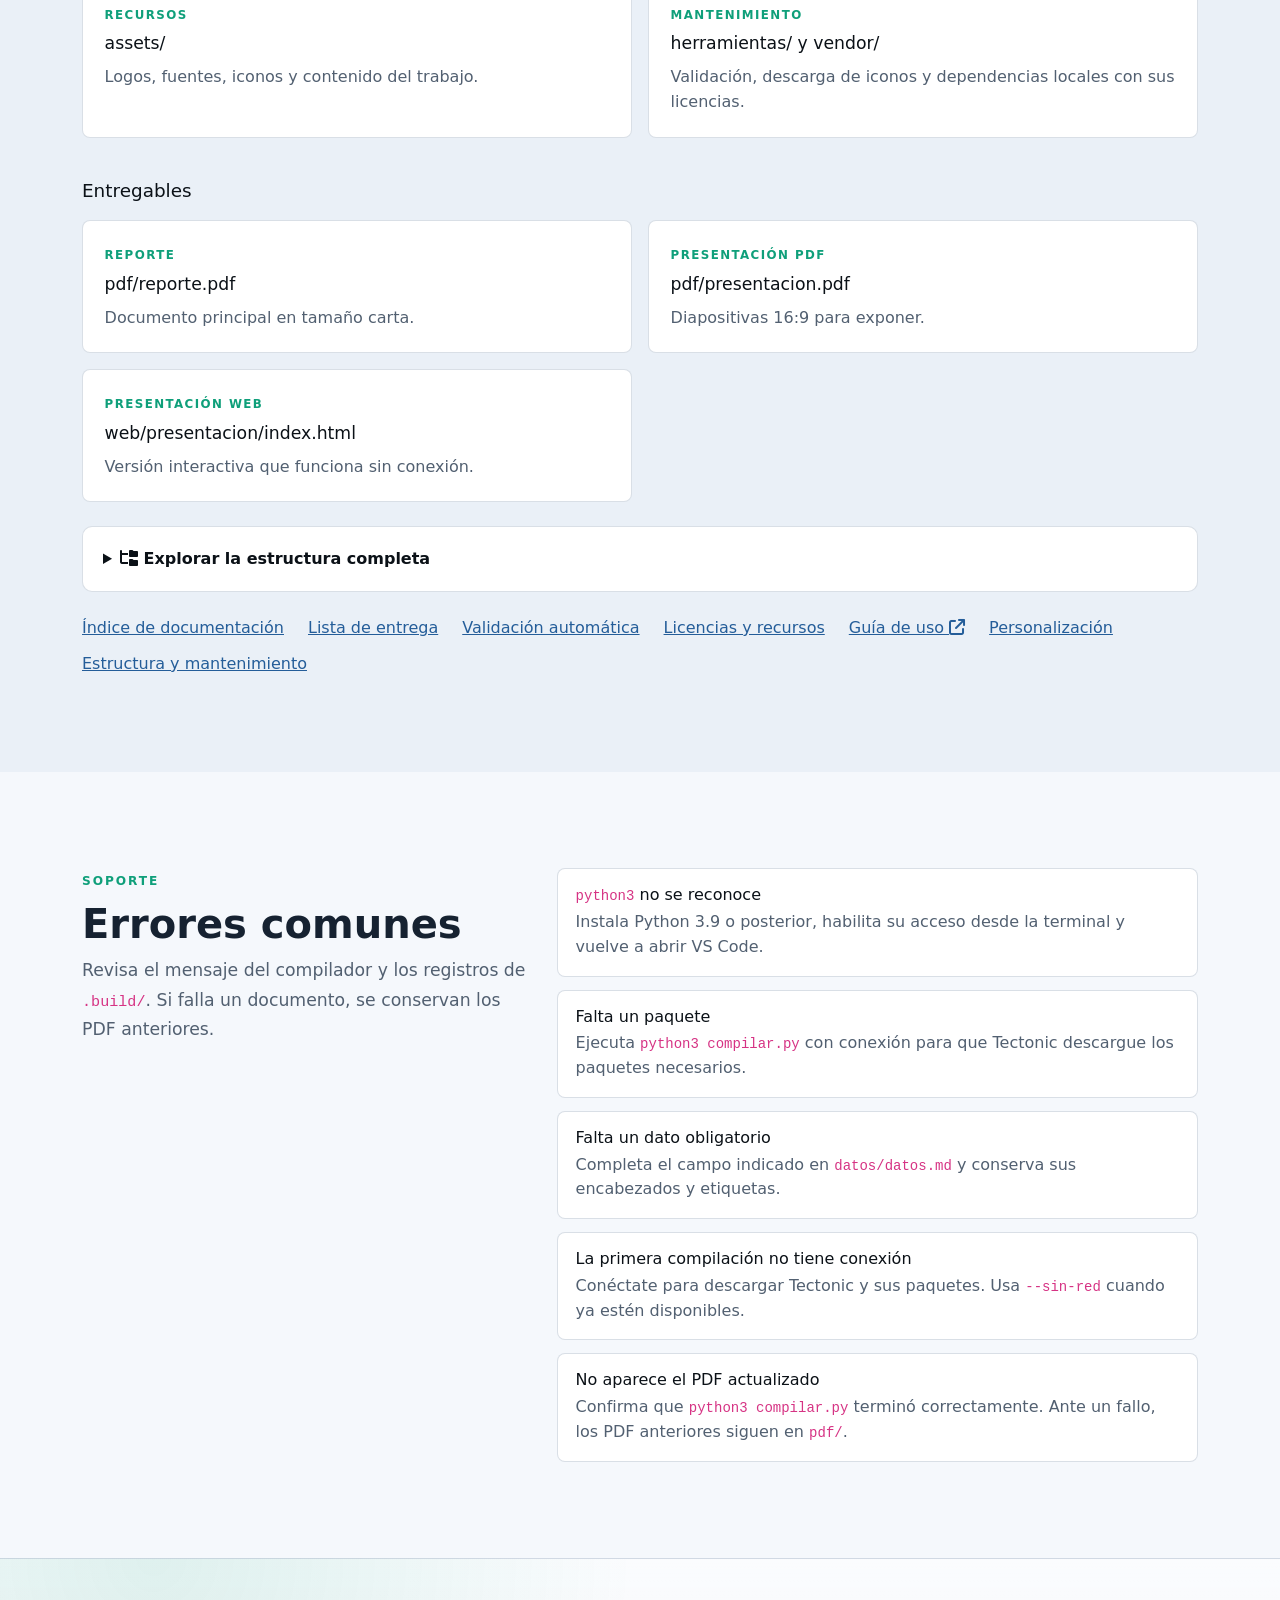
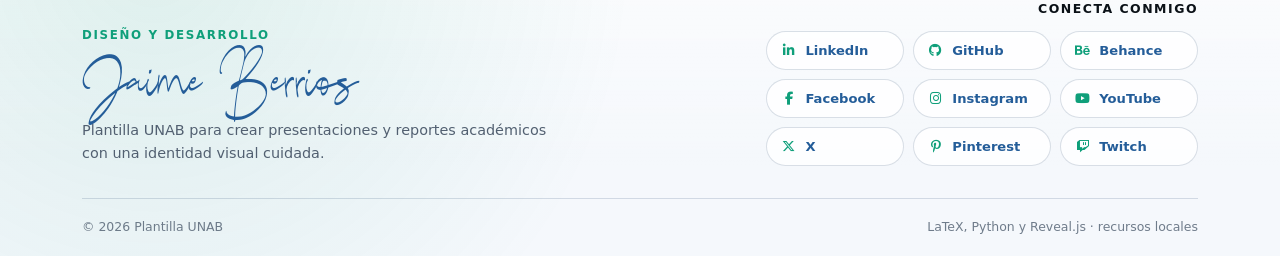
==== commit 12a60b54: "feat(web): añade favicons blancos y simplifica el tutorial" ====
--- a/index.html
+++ b/index.html
@@ -5,6 +5,7 @@
   <meta name="viewport" content="width=device-width, initial-scale=1">
   <meta name="description" content="Plantilla académica UNAB para preparar reportes y presentaciones PDF y web, con recursos locales y guías de uso.">
   <title>Plantilla académica UNAB</title>
+  <link rel="icon" type="image/png" href="assets/institucional/isotipo-blanco.png">
   <script src="web/portal/js/tema.js"></script>
   <link rel="stylesheet" href="vendor/bootstrap/css/bootstrap.min.css">
   <link rel="stylesheet" href="vendor/fontawesome/css/fontawesome.min.css">
@@ -124,65 +125,65 @@
     <section id="clonar" class="section-block section-alt py-5">
       <div class="container py-5">
         <span class="section-kicker">Git y trabajo en equipo</span>
-        <h2 class="display-6 fw-bold mt-2">Clonar y crear la rama del proyecto</h2>
-        <p class="section-copy">Descarga la plantilla por HTTPS o SSH y desarrolla tu trabajo en una rama propia. Sustituye <code>nombra-tu-rama</code> por el nombre que elijas para tu proyecto en todos los comandos.</p>
-        <div class="note-panel my-4"><i class="fa-solid fa-circle-info" aria-hidden="true"></i><p>Necesitas Git y acceso al repositorio. HTTPS usa un gestor de credenciales o un token cuando requiere autenticación, no la contraseña de GitHub. SSH requiere una clave configurada y su clave pública registrada en tu cuenta. Para publicar necesitas permiso de escritura.</p></div>
+        <h2 class="display-6 fw-bold mt-2">Descargar la plantilla y comenzar tu proyecto</h2>
+        <p class="section-copy">Una rama te permite trabajar en tu proyecto por separado y conservar la versión base de la plantilla. En los comandos, cambia <code>nombra-tu-rama</code> por un nombre corto para tu trabajo, por ejemplo <code>proyecto-redes</code>. Usa el mismo nombre en todos los pasos.</p>
+        <div class="note-panel my-4"><i class="fa-solid fa-circle-info" aria-hidden="true"></i><p>Primero instala Git. Si estás comenzando, elige HTTPS para descargar. Usa SSH si ya configuraste una clave de acceso en GitHub. Para subir cambios necesitas una cuenta con permiso para modificar este proyecto. Si GitHub te pide identificarte, sigue el inicio de sesión de tu herramienta; la contraseña de tu cuenta no sirve como contraseña de Git.</p></div>
         <article class="info-card mb-4">
-          <h3>1. Clonar el repositorio completo</h3>
-          <p>Abre una terminal en la carpeta donde guardarás el proyecto. Elige y ejecuta solo una alternativa.</p>
+          <h3>1. Descargar una copia de la plantilla</h3>
+          <p>Abre la terminal, donde escribirás los comandos. En VS Code está en el menú Terminal → Nueva terminal. Ubícate en la carpeta donde quieras guardar el proyecto y ejecuta solo una de estas dos opciones. Git creará una carpeta llamada Plantilla-Documentos.</p>
 <div class="row g-3"><div class="col-lg-6"><h4 class="h6">Con HTTPS</h4><div class="code-panel my-3"><code>git clone https://github.com/JaimeBerrios/Plantilla-Documentos.git</code></div></div><div class="col-lg-6"><h4 class="h6">Con SSH</h4><div class="code-panel my-3"><code>git clone git@github.com:JaimeBerrios/Plantilla-Documentos.git</code></div></div></div>
-          <h3 class="mt-4">2. Entrar al repositorio</h3>
+          <h3 class="mt-4">2. Entrar a la carpeta descargada</h3>
 <div class="code-panel my-3"><code>cd Plantilla-Documentos</code></div>
-          <h3 class="mt-4">3. Verificar la rama actual</h3>
-          <p>Comprueba que estás en <code>main</code> y que no hay cambios pendientes. En un clon nuevo, si estás en otra rama, ejecuta <code>git switch main</code>. Si ya tenías trabajo local, guárdalo antes de cambiar de rama.</p>
+          <h3 class="mt-4">3. Comprobar dónde vas a trabajar</h3>
+          <p>El primer comando muestra el nombre de la rama donde estás. Para comenzar desde la plantilla base debe decir <code>main</code>. El segundo muestra si cambiaste algún archivo. Si acabas de descargar la plantilla y aparece otra rama, escribe <code>git switch main</code>. Si ya habías editado archivos, guarda esos cambios con un commit antes de cambiar de rama; el ejemplo del final explica cómo hacerlo.</p>
 <div class="code-panel my-3"><code>git branch --show-current</code><code>git status</code></div>
-          <h3 class="mt-4">4. Crear y cambiar a la nueva rama</h3>
-          <p>Este paso lo hace quien inicia el proyecto. Si la rama ya está publicada, pasa a las opciones de colaboración.</p>
+          <h3 class="mt-4">4. Crear la rama para tu trabajo</h3>
+          <p>Este comando crea la rama y te deja trabajando en ella. Solo una persona del equipo debe crearla. Si un compañero ya la subió a GitHub, ve al apartado “Trabajar con tus compañeros”.</p>
 <div class="code-panel my-3"><code>git switch -c nombra-tu-rama</code></div>
-          <h3 class="mt-4">5. Confirmar el cambio de rama</h3>
+          <h3 class="mt-4">5. Confirmar que estás en tu rama</h3>
 <div class="code-panel my-3"><code>git branch</code></div>
-          <p>El asterisco debe señalar tu rama activa:</p>
+          <p>El símbolo <code>*</code> debe aparecer junto al nombre de tu rama:</p>
           <pre class="mb-0">  main
 * nombra-tu-rama</pre>
-          <h3 class="mt-4">6. Publicar la rama en GitHub</h3>
+          <h3 class="mt-4">6. Subir tu rama a GitHub</h3>
 <div class="code-panel my-3"><code>git push -u origin nombra-tu-rama</code></div>
-          <p><code>-u</code> configura el seguimiento para los siguientes envíos y descargas.</p>
+          <p>Esto permite que tus compañeros encuentren la rama en GitHub. La opción <code>-u</code> recuerda dónde subir los próximos cambios; después podrás usar simplemente <code>git push</code>.</p>
         </article>
-        <div class="note-panel mb-4"><i class="fa-solid fa-code-branch" aria-hidden="true"></i><p><strong>¿Este push afecta a main?</strong> No. Este comando publica únicamente la rama del proyecto. Para incorporar sus cambios en <code>main</code> hace falta fusionarla o aceptar un Pull Request dirigido a <code>main</code>. Comprueba siempre tu rama activa antes de editar y enviar.</p></div>
-        <h3 class="h4 mt-5">Colaboración en equipo</h3>
-        <p>Cuando la rama ya esté publicada, cada integrante elige una opción. Todos trabajan en la rama del proyecto.</p>
+        <div class="note-panel mb-4"><i class="fa-solid fa-code-branch" aria-hidden="true"></i><p><strong>La plantilla base se conserva.</strong> Este comando sube tu rama a GitHub. Tus cambios solo llegarán a <code>main</code> si después alguien decide unirlos a esa rama. Antes de editar o subir archivos, comprueba con <code>git status</code> que estás en la rama de tu proyecto.</p></div>
+        <h3 class="h4 mt-5">Trabajar con tus compañeros</h3>
+        <p>Cuando una persona haya subido la rama, los demás pueden descargarla. Elijan una de estas opciones y usen el nombre de rama que acordó el equipo.</p>
         <details class="arbol-carpetas mt-3" open>
-          <summary>Opción 1 · Clonar directamente la rama del proyecto (recomendada)</summary>
-          <div class="mt-3"><div class="row g-3"><div class="col-lg-6"><h4 class="h6">Con HTTPS</h4><div class="code-panel my-3"><code>git clone -b nombra-tu-rama --single-branch https://github.com/JaimeBerrios/Plantilla-Documentos.git</code></div></div><div class="col-lg-6"><h4 class="h6">Con SSH</h4><div class="code-panel my-3"><code>git clone -b nombra-tu-rama --single-branch git@github.com:JaimeBerrios/Plantilla-Documentos.git</code></div></div></div><div class="code-panel my-3"><code>cd Plantilla-Documentos</code></div><p><code>--single-branch</code> limita las ramas descargadas, pero conserva el historial de esa rama, incluidos los commits compartidos con <code>main</code>.</p></div>
+          <summary>Opción 1 · Descargar la rama del equipo (recomendada)</summary>
+          <div class="mt-3"><div class="row g-3"><div class="col-lg-6"><h4 class="h6">Con HTTPS</h4><div class="code-panel my-3"><code>git clone -b nombra-tu-rama --single-branch https://github.com/JaimeBerrios/Plantilla-Documentos.git</code></div></div><div class="col-lg-6"><h4 class="h6">Con SSH</h4><div class="code-panel my-3"><code>git clone -b nombra-tu-rama --single-branch git@github.com:JaimeBerrios/Plantilla-Documentos.git</code></div></div></div><div class="code-panel my-3"><code>cd Plantilla-Documentos</code></div><p>Estos comandos te dejan en la rama del equipo, lista para trabajar. La opción <code>--single-branch</code> descarga esa rama con su historial de cambios, sin preparar las demás ramas.</p></div>
         </details>
         <details class="arbol-carpetas mt-3">
-          <summary>Opción 2 · Clonar todo y cambiar manualmente</summary>
+          <summary>Opción 2 · Descargar la plantilla y luego entrar a la rama del equipo</summary>
           <div class="mt-3"><div class="row g-3"><div class="col-lg-6"><h4 class="h6">Con HTTPS</h4><div class="code-panel my-3"><code>git clone https://github.com/JaimeBerrios/Plantilla-Documentos.git</code></div></div><div class="col-lg-6"><h4 class="h6">Con SSH</h4><div class="code-panel my-3"><code>git clone git@github.com:JaimeBerrios/Plantilla-Documentos.git</code></div></div></div><div class="code-panel my-3"><code>cd Plantilla-Documentos</code><code>git switch nombra-tu-rama</code></div></div>
         </details>
         <details class="arbol-carpetas mt-3">
-          <summary>Opción 3 · Ya tengo el repositorio, pero no veo la rama</summary>
-          <div class="mt-3"><p>Desde la carpeta del repositorio, descarga la información remota y crea la rama local con seguimiento. Sirve con HTTPS y SSH.</p><div class="code-panel my-3"><code>git fetch origin</code><code>git switch -c nombra-tu-rama --track origin/nombra-tu-rama</code></div><p>Si la rama local ya existe, usa <code>git switch nombra-tu-rama</code>. Si clonaste otra rama con <code>--single-branch</code>, amplía primero las ramas seguidas y luego ejecuta los comandos anteriores:</p><div class="code-panel my-3"><code>git remote set-branches --add origin nombra-tu-rama</code></div></div>
+          <summary>Opción 3 · Ya tengo la carpeta, pero no encuentro la rama del equipo</summary>
+          <div class="mt-3"><p>Abre la terminal dentro de Plantilla-Documentos. El primer comando consulta las ramas que hay en GitHub. El segundo prepara la rama del equipo en tu computadora y te deja dentro de ella. Sirve tanto con HTTPS como con SSH.</p><div class="code-panel my-3"><code>git fetch origin</code><code>git switch -c nombra-tu-rama --track origin/nombra-tu-rama</code></div><p>Si ya tienes esa rama en tu computadora, basta con <code>git switch nombra-tu-rama</code>. Si descargaste otra rama usando <code>--single-branch</code>, ejecuta primero el siguiente comando y después los dos anteriores:</p><div class="code-panel my-3"><code>git remote set-branches --add origin nombra-tu-rama</code></div></div>
         </details>
-        <h3 class="h4 mt-5">Comandos frecuentes de desarrollo</h3>
+        <h3 class="h4 mt-5">Comandos para el trabajo diario</h3>
         <div class="table-responsive"><table class="table">
-          <caption>Flujo diario dentro de la rama del proyecto</caption>
+          <caption>Qué hace cada comando en la rama de tu proyecto</caption>
           <thead><tr><th scope="col">Comando</th><th scope="col">Función</th></tr></thead>
           <tbody>
-            <tr><td><code>git status</code></td><td>Revisa la rama activa y los archivos modificados.</td></tr>
-            <tr><td><code>git diff</code></td><td>Revisa los cambios antes de prepararlos.</td></tr>
-            <tr><td><code>git add .</code></td><td>Desde la raíz, prepara los cambios del proyecto excepto los archivos ignorados.</td></tr>
-            <tr><td><code>git diff --cached</code></td><td>Revisa exactamente lo que incluirá el commit.</td></tr>
-            <tr><td><code>git commit -m "Mensaje"</code></td><td>Guarda los cambios preparados en un commit local.</td></tr>
-            <tr><td><code>git push</code></td><td>Envía los commits a la rama remota de seguimiento.</td></tr>
-            <tr><td><code>git pull --ff-only</code></td><td>Descarga e integra cambios si puede avanzar sin crear una fusión.</td></tr>
+            <tr><td><code>git status</code></td><td>Muestra en qué rama estás y qué archivos cambiaste.</td></tr>
+            <tr><td><code>git diff</code></td><td>Muestra lo que agregaste o quitaste en los archivos.</td></tr>
+            <tr><td><code>git add .</code></td><td>Selecciona los cambios que vas a guardar. Ejecútalo desde Plantilla-Documentos y revisa antes que no incluyas archivos personales.</td></tr>
+            <tr><td><code>git diff --cached</code></td><td>Muestra los cambios seleccionados para guardar.</td></tr>
+            <tr><td><code>git commit -m "Mensaje"</code></td><td>Guarda en tu computadora un punto del historial, llamado commit. Cambia “Mensaje” por una descripción de lo que hiciste.</td></tr>
+            <tr><td><code>git push</code></td><td>Sube a GitHub los cambios que ya guardaste con commit.</td></tr>
+            <tr><td><code>git pull --ff-only</code></td><td>Trae los cambios de tus compañeros. Se detiene si hay cambios de ambos lados que necesitan revisarse juntos.</td></tr>
           </tbody>
         </table></div>
-        <p>Al comenzar, con el árbol de trabajo limpio:</p>
+        <p>Antes de empezar, comprueba que no tienes cambios sin guardar y trae lo que hayan subido tus compañeros:</p>
 <div class="code-panel my-3"><code>git status</code><code>git pull --ff-only</code></div>
-        <p>Después de editar y comprobar el proyecto:</p>
-<div class="code-panel my-3"><code>git diff</code><code>git add .</code><code>git diff --cached</code><code>git commit -m &quot;Actualiza el reporte del proyecto&quot;</code><code>git push</code></div>
-        <p>Si el pull se detiene porque las historias han divergido o el push es rechazado por cambios de otro integrante, coordinen la integración antes de continuar. Eviten <code>git push --force</code> en la rama compartida. Quien administre GitHub puede proteger <code>main</code> para exigir revisiones.</p>
-        <a href="docs/uso/clonacion-y-ramas.md">Consultar también el tutorial en Markdown</a>
+        <p>Cuando termines de editar, revisa tus cambios, guárdalos con una descripción y súbelos a GitHub. Ejecuta los comandos en este orden:</p>
+<div class="code-panel my-3"><code>git diff</code><code>git add .</code><code>git diff --cached</code><code>git commit -m &quot;docs(reporte): actualiza el contenido del proyecto&quot;</code><code>git push</code></div>
+        <p>Si Git no te deja descargar o subir porque un compañero también hizo cambios, revisen juntos el mensaje y acuerden cómo combinarlos. No uses <code>git push --force</code>: podría reemplazar cambios del equipo.</p>
+        <a href="docs/uso/clonacion-y-ramas.md">Abrir la versión escrita del tutorial</a>
       </div>
     </section>
 
